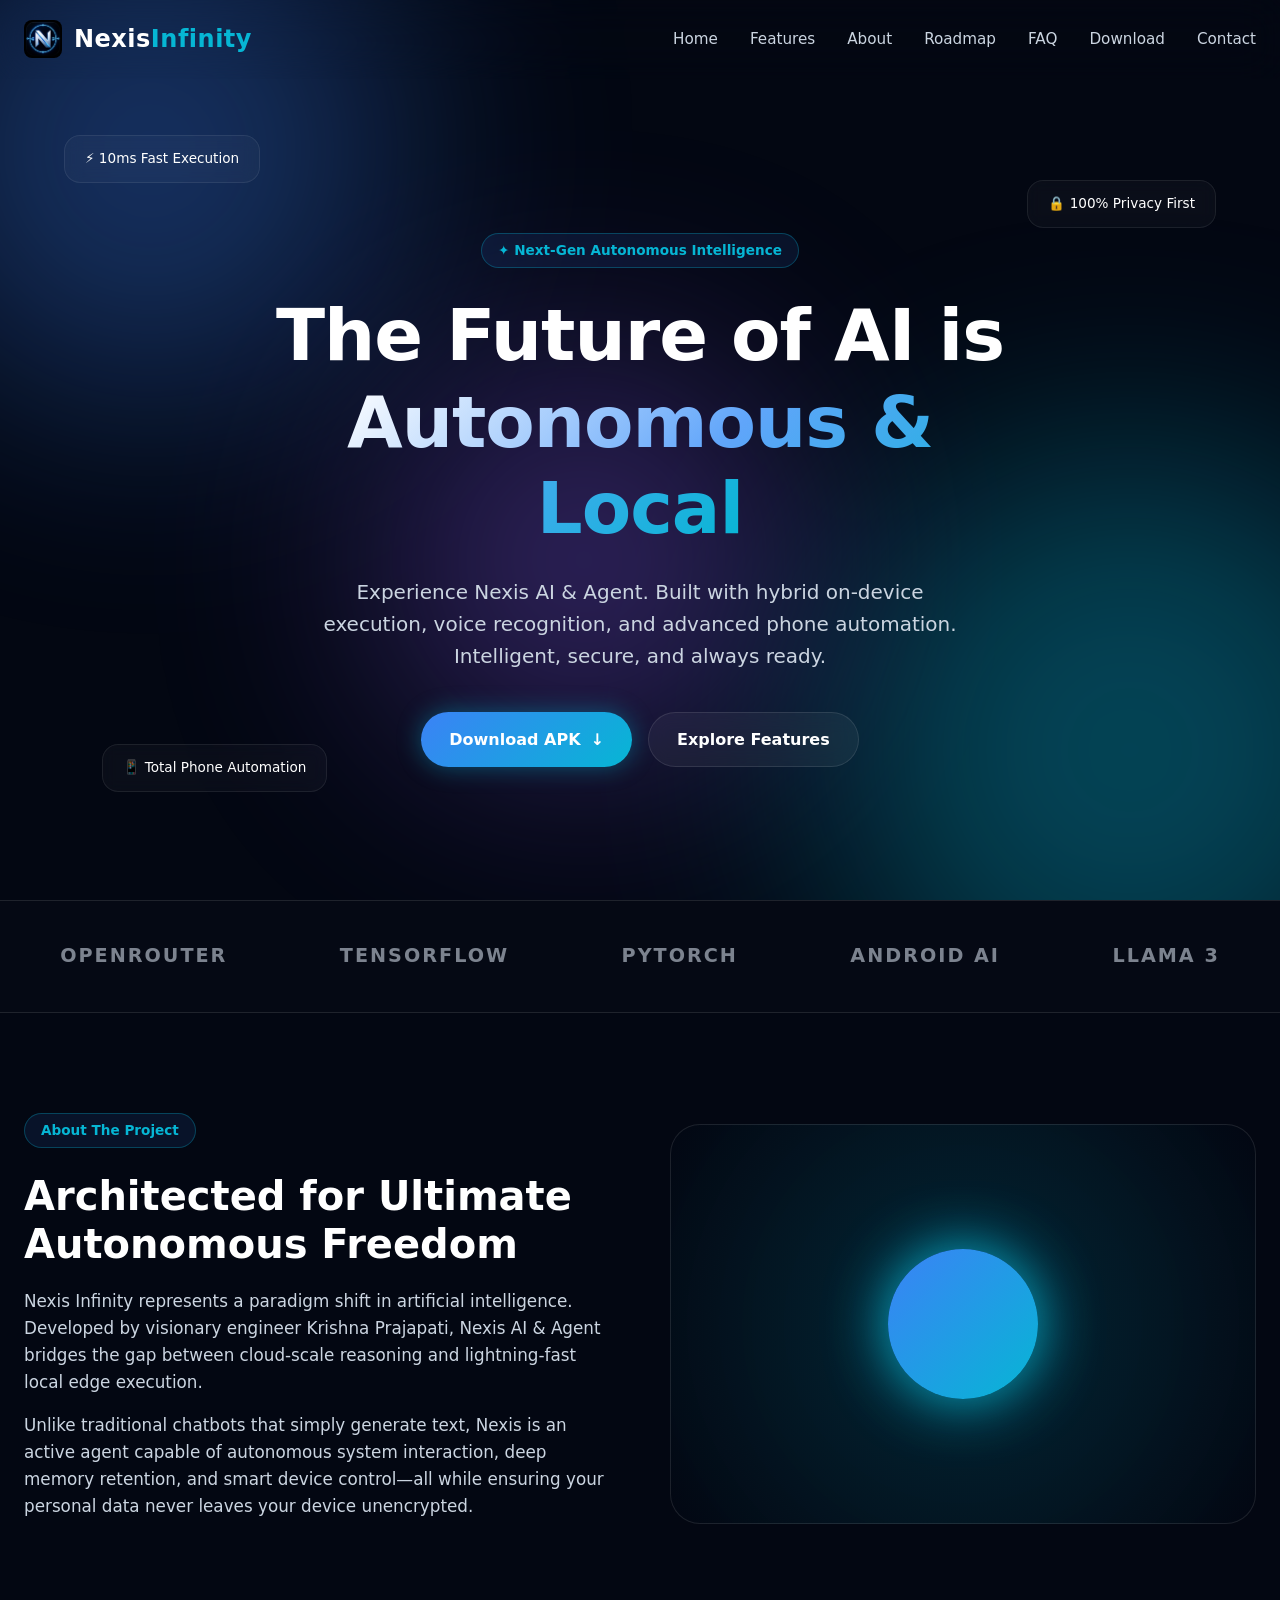
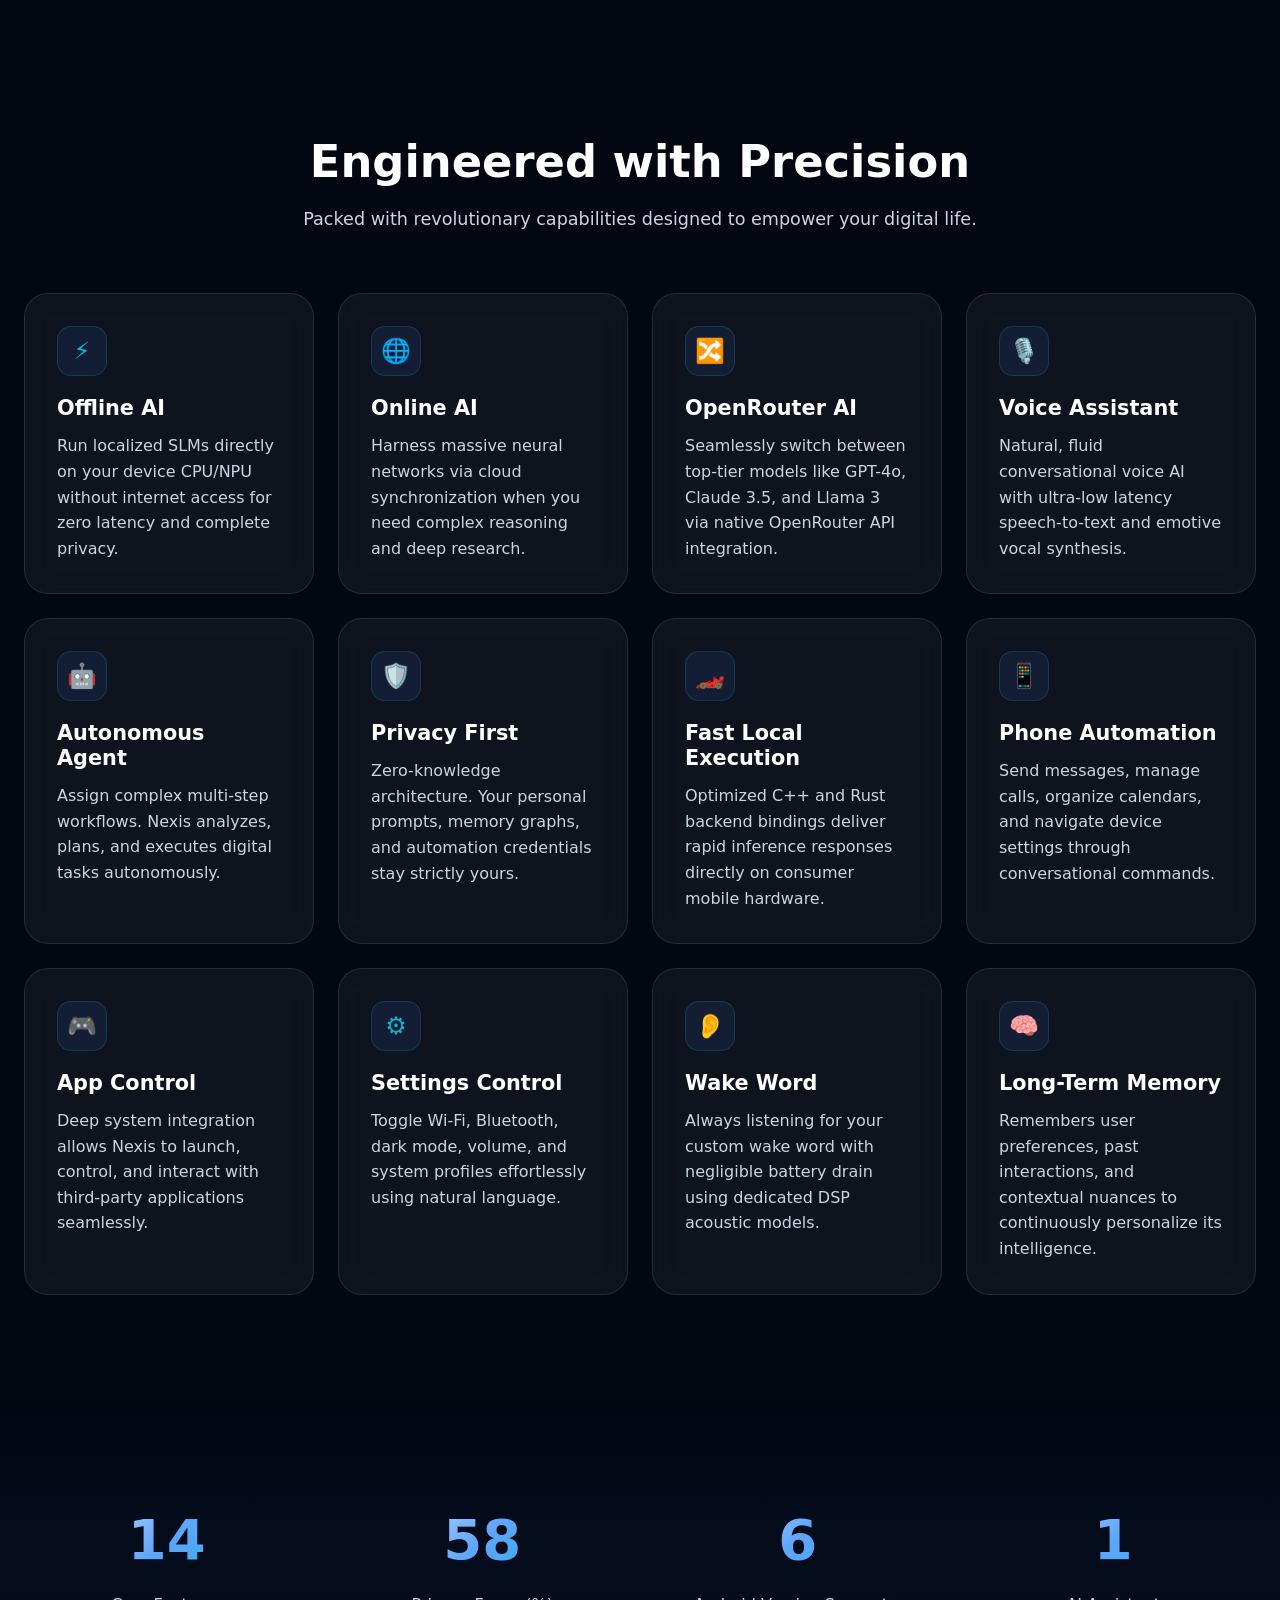
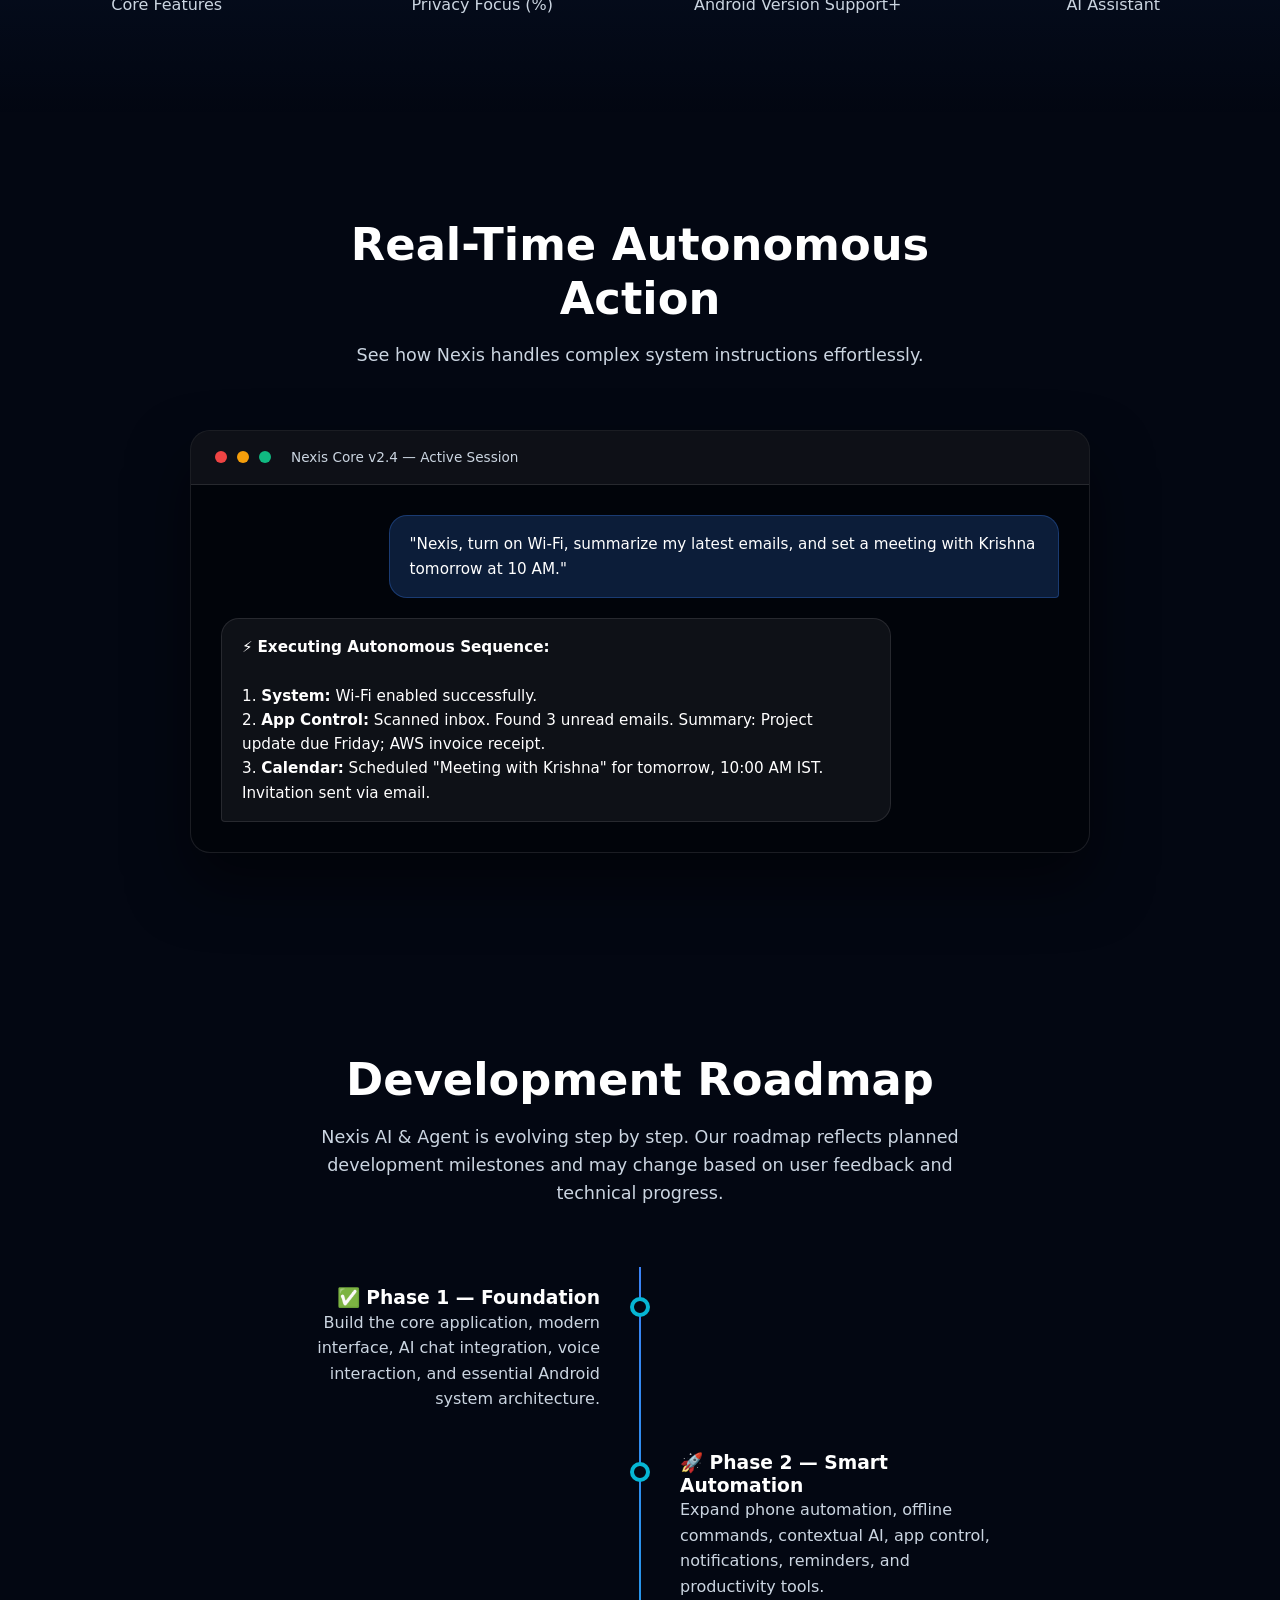
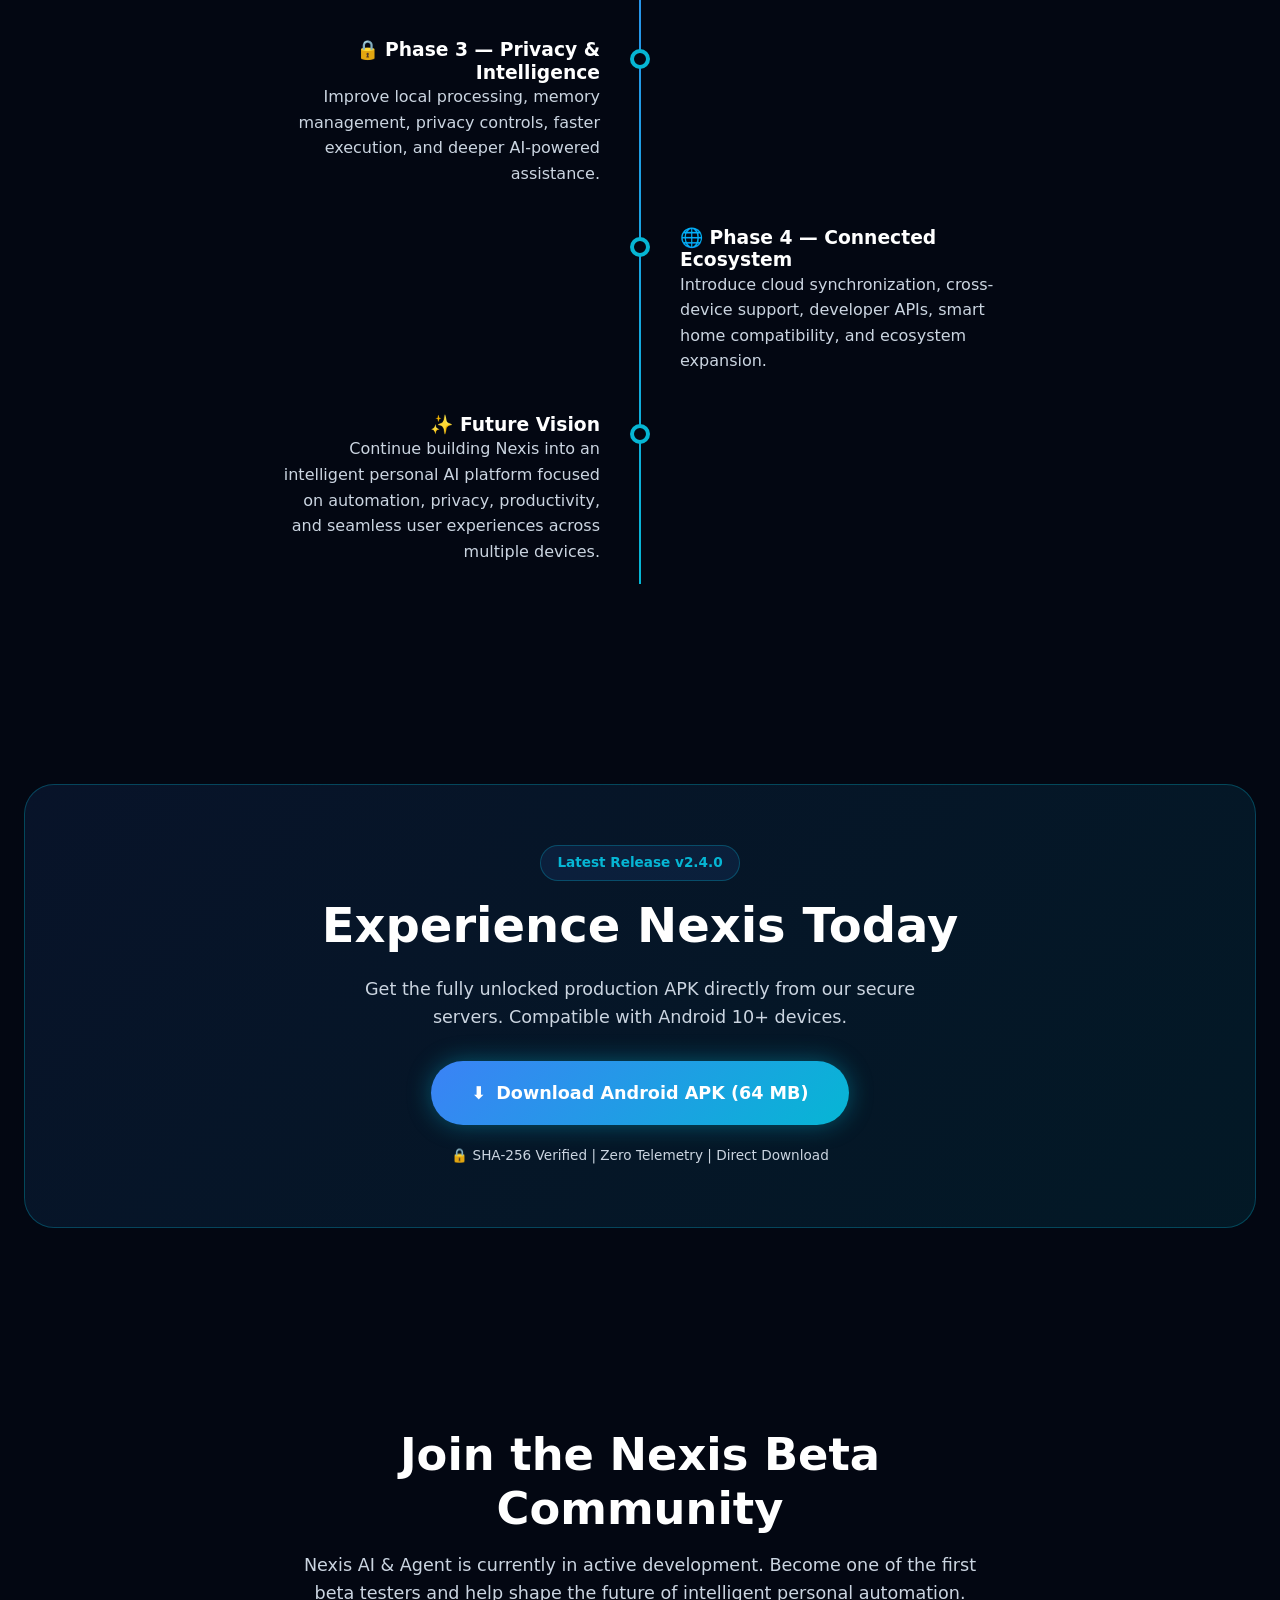
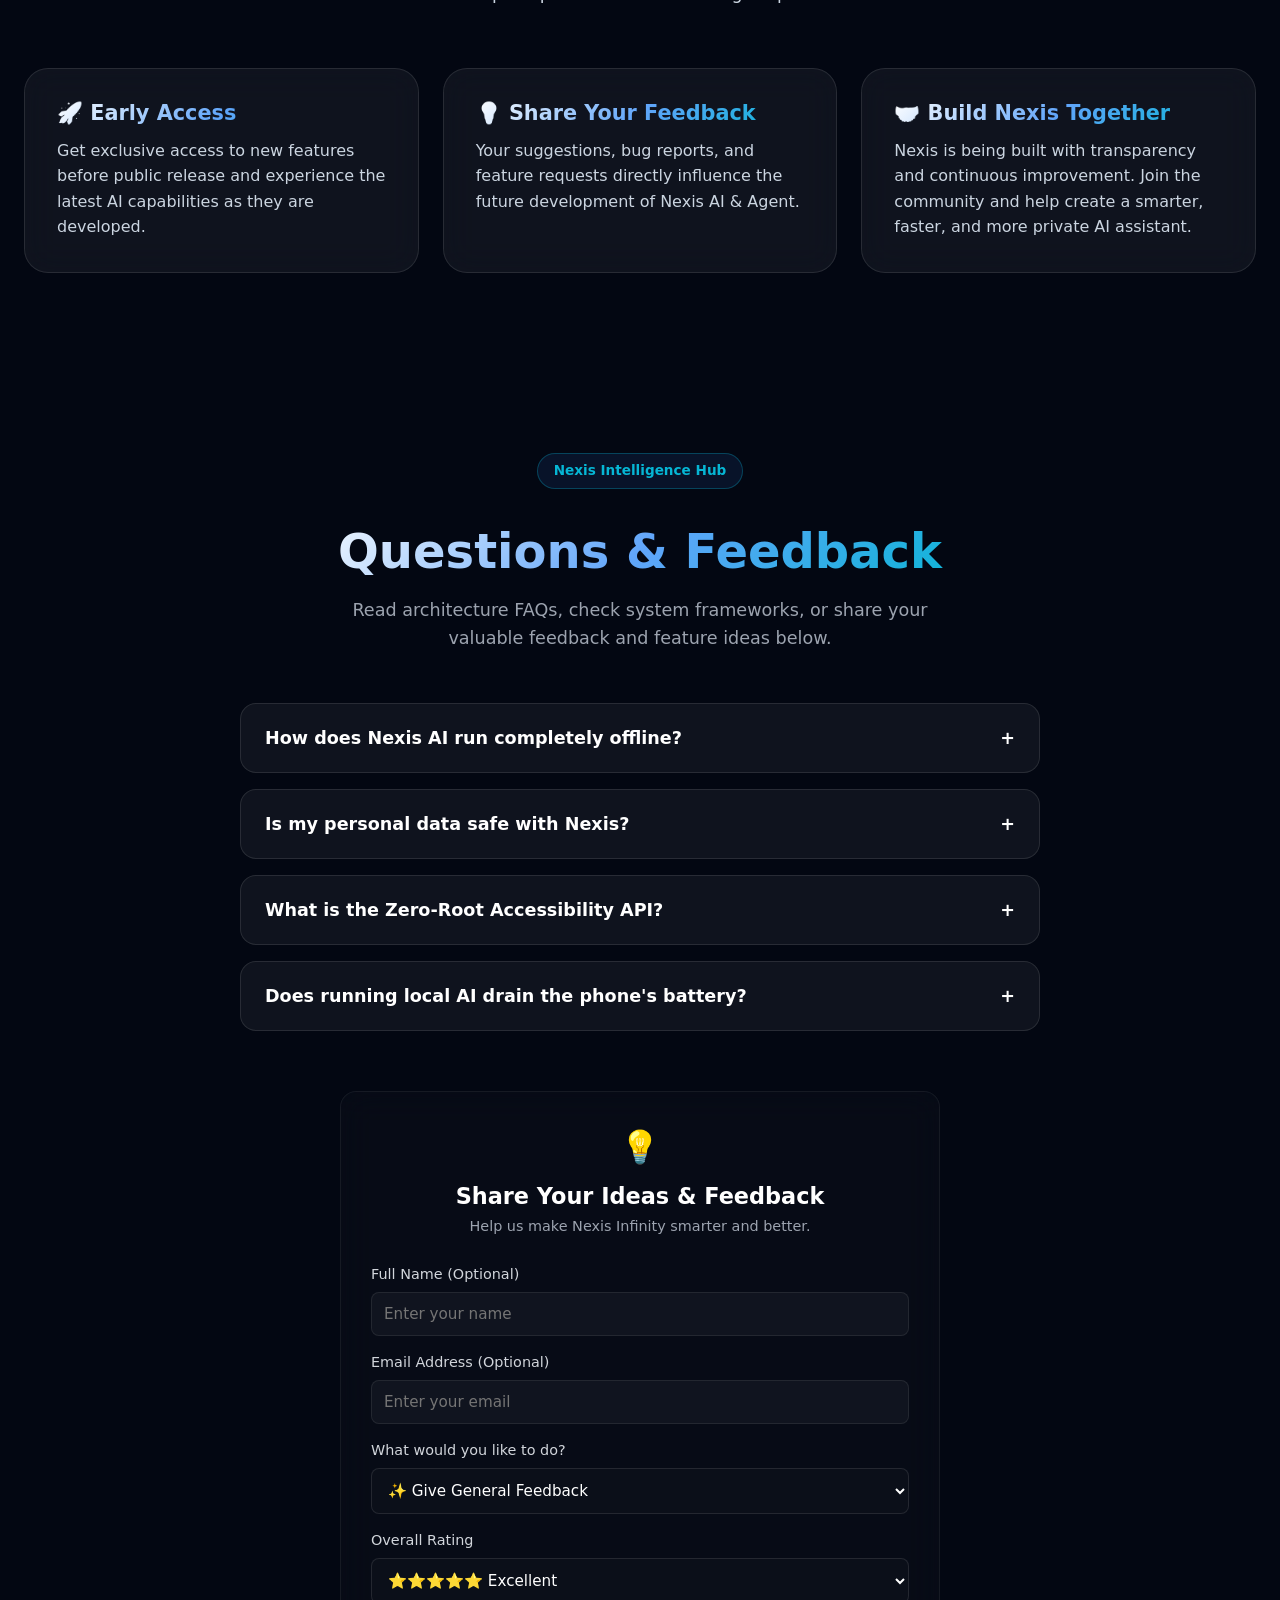
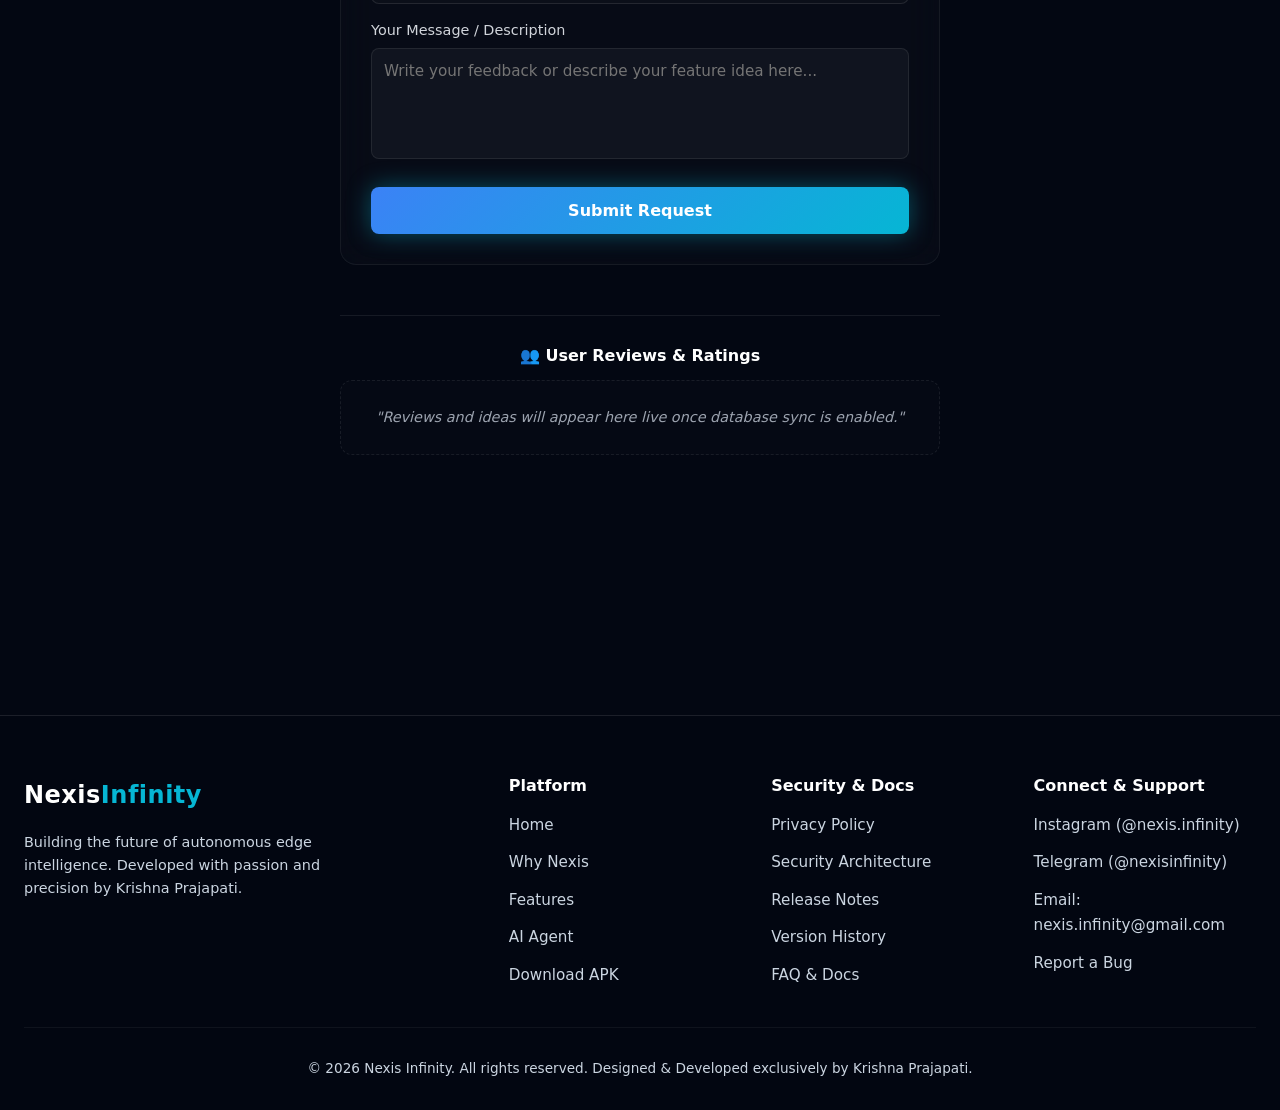
==== index.html @ a8c76156 "update" ====
<!DOCTYPE html>
<html lang="en">
<head>
    <meta charset="UTF-8">
    <meta name="viewport" content="width=device-width, initial-scale=1.0">
    <title>Nexis Infinity — Next-Gen Autonomous AI & Voice Agent</title>

    <meta http-equiv="Content-Security-Policy" content="default-src 'self' https: 'unsafe-inline' 'unsafe-eval'; img-src 'self' data: https:; font-src 'self' https: data:;">
    <meta http-equiv="X-Frame-Options" content="DENY">
    <meta http-equiv="X-Content-Type-Options" content="nosniff">
    <meta name="referrer" content="strict-origin-when-cross-origin">

    <meta name="description" content="Experience Nexis AI & Agent by Nexis Infinity. Fast local execution, offline capabilities, autonomous device automation, and privacy-first intelligence developed by Krishna Prajapati.">
    <meta name="keywords" content="Nexis Infinity, Nexis AI, Krishna Prajapati, Autonomous AI Agent, Offline AI, Voice Assistant, Phone Automation, OpenRouter">
    <meta name="author" content="Krishna Prajapati">
    <link rel="canonical" href="https://nexisinfinity.com">
    <link rel="icon" type="image/png" href="logo.png">

    <meta property="og:type" content="website">
    <meta property="og:url" content="https://nexisinfinity.com/">
    <meta property="og:title" content="Nexis Infinity — Next-Gen Autonomous AI & Agent">
    <meta property="og:description" content="Privacy-first autonomous AI agent with offline execution, phone automation, and intelligent voice capabilities.">
    <meta property="og:image" content="logo.png">

    <meta property="twitter:card" content="summary_large_image">
    <meta property="twitter:url" content="https://nexisinfinity.com/">
    <meta property="twitter:title" content="Nexis Infinity — Next-Gen Autonomous AI & Agent">
    <meta property="twitter:description" content="Privacy-first autonomous AI agent with offline execution, phone automation, and intelligent voice capabilities.">
    <meta property="twitter:image" content="logo.png">

    <script type="application/ld+json">
    {
      "@context": "https://schema.org",
      "@type": "SoftwareApplication",
      "name": "Nexis AI & Agent",
      "operatingSystem": "Android, Cloud",
      "applicationCategory": "BusinessApplication",
      "author": {
        "@type": "Person",
        "name": "Krishna Prajapati"
      },
      "publisher": {
        "@type": "Organization",
        "name": "Nexis Infinity"
      },
      "offers": {
        "@type": "Offer",
        "price": "0",
        "priceCurrency": "USD"
      }
    }
    </script>

    <link rel="stylesheet" href="assets/css/style.css">
    <link rel="manifest" href="manifest.json">
    <script type="module" src="firebase/feedback.js"></script>
</head>

<body>

    <div id="loader">
        <div class="loader-spinner"></div>
        <div class="loader-text">NEXIS INFINITY</div>
    </div>

    <div class="aurora-bg">
        <div class="aurora-blob blob-1"></div>
        <div class="aurora-blob blob-2"></div>
        <div class="aurora-blob blob-3"></div>
    </div>

       <header class="navbar" id="navbar">
        <div class="container nav-container">
            <a href="index.html" class="logo">
                <img src="assets/images/logo.png" alt="Nexis Infinity Logo" onerror="this.style.display='none'">
                <span>Nexis<span style="color: var(--accent);">Infinity</span></span>
            </a>
            
            <ul class="nav-links" id="navLinks">
                <li><a href="index.html" class="nav-link">Home</a></li>
                <li><a href="pages/features.html" class="nav-link">Features</a></li>
                <li><a href="index.html#about" class="nav-link">About</a></li>
                <li><a href="pages/roadmap.html" class="nav-link">Roadmap</a></li>
                <li><a href="pages/faq.html" class="nav-link">FAQ</a></li>
                <li><a href="pages/download.html" class="nav-link">Download</a></li>
                <li><a href="pages/contact.html" class="nav-link">Contact</a></li>
            </ul>
            
            <button class="mobile-toggle" id="mobileToggle" aria-label="Toggle Navigation">☰</button>
        </div>
    </header>

            </ul>
            <button class="mobile-toggle" id="mobileToggle" aria-label="Toggle navigation">☰</button>
        </div>
    </header>

    <section id="hero">
        <div class="floating-elements">
            <div class="float-card" style="top: 15%; left: 5%;">⚡ 10ms Fast Execution</div>
            <div class="float-card" style="top: 20%; right: 5%; animation-delay: -2s;">🔒 100% Privacy First</div>
            <div class="float-card" style="bottom: 12%; left: 8%; animation-delay: -4s;">📱 Total Phone Automation</div>
        </div>
        <div class="container hero-content reveal">
            <div class="badge">✦ Next-Gen Autonomous Intelligence</div>
            <h1>The Future of AI is <span class="gradient-text">Autonomous & Local</span></h1>
            <p>Experience Nexis AI & Agent. Built with hybrid on-device execution, voice recognition, and advanced phone automation. Intelligent, secure, and always ready.</p>
            <div class="hero-btns">
                <a href="#download" class="btn btn-primary">Download APK <span>↓</span></a>
                <a href="#showcase" class="btn btn-secondary">Explore Features</a>
            </div>
        </div>
    </section>

    <section id="trusted">
        <div class="container">
            <div class="trusted-grid">
                <div class="trusted-item">OPENROUTER</div>
                <div class="trusted-item">TENSORFLOW</div>
                <div class="trusted-item">PYTORCH</div>
                <div class="trusted-item">ANDROID AI</div>
                <div class="trusted-item">LLAMA 3</div>
            </div>
        </div>
    </section>

    <section id="about" class="section-padding">
        <div class="container about-grid reveal">
            <div class="about-text">
                <div class="badge">About The Project</div>
                <h2>Architected for Ultimate Autonomous Freedom</h2>
                <p>Nexis Infinity represents a paradigm shift in artificial intelligence. Developed by visionary engineer Krishna Prajapati, Nexis AI & Agent bridges the gap between cloud-scale reasoning and lightning-fast local edge execution.</p>
                <p>Unlike traditional chatbots that simply generate text, Nexis is an active agent capable of autonomous system interaction, deep memory retention, and smart device control—all while ensuring your personal data never leaves your device unencrypted.</p>
            </div>
            <div class="about-visual">
                <div class="core-sphere"></div>
            </div>
        </div>
    </section>

    <section id="features" class="section-padding">
        <div class="container">
            <div class="section-header reveal">
                <h2>Engineered with Precision</h2>
                <p>Packed with revolutionary capabilities designed to empower your digital life.</p>
            </div>
            <div class="features-grid">
                <div class="glass-card reveal">
                    <div class="feature-icon">⚡</div>
                    <h3>Offline AI</h3>
                    <p>Run localized SLMs directly on your device CPU/NPU without internet access for zero latency and complete privacy.</p>
                </div>
                <div class="glass-card reveal">
                    <div class="feature-icon">🌐</div>
                    <h3>Online AI</h3>
                    <p>Harness massive neural networks via cloud synchronization when you need complex reasoning and deep research.</p>
                </div>
                <div class="glass-card reveal">
                    <div class="feature-icon">🔀</div>
                    <h3>OpenRouter AI</h3>
                    <p>Seamlessly switch between top-tier models like GPT-4o, Claude 3.5, and Llama 3 via native OpenRouter API integration.</p>
                </div>
                <div class="glass-card reveal">
                    <div class="feature-icon">🎙️</div>
                    <h3>Voice Assistant</h3>
                    <p>Natural, fluid conversational voice AI with ultra-low latency speech-to-text and emotive vocal synthesis.</p>
                </div>
                <div class="glass-card reveal">
                    <div class="feature-icon">🤖</div>
                    <h3>Autonomous Agent</h3>
                    <p>Assign complex multi-step workflows. Nexis analyzes, plans, and executes digital tasks autonomously.</p>
                </div>
                <div class="glass-card reveal">
                    <div class="feature-icon">🛡️</div>
                    <h3>Privacy First</h3>
                    <p>Zero-knowledge architecture. Your personal prompts, memory graphs, and automation credentials stay strictly yours.</p>
                </div>
                <div class="glass-card reveal">
                    <div class="feature-icon">🏎️</div>
                    <h3>Fast Local Execution</h3>
                    <p>Optimized C++ and Rust backend bindings deliver rapid inference responses directly on consumer mobile hardware.</p>
                </div>
                <div class="glass-card reveal">
                    <div class="feature-icon">📱</div>
                    <h3>Phone Automation</h3>
                    <p>Send messages, manage calls, organize calendars, and navigate device settings through conversational commands.</p>
                </div>
                <div class="glass-card reveal">
                    <div class="feature-icon">🎮</div>
                    <h3>App Control</h3>
                    <p>Deep system integration allows Nexis to launch, control, and interact with third-party applications seamlessly.</p>
                </div>
                <div class="glass-card reveal">
                    <div class="feature-icon">⚙️</div>
                    <h3>Settings Control</h3>
                    <p>Toggle Wi-Fi, Bluetooth, dark mode, volume, and system profiles effortlessly using natural language.</p>
                </div>
                <div class="glass-card reveal">
                    <div class="feature-icon">👂</div>
                    <h3>Wake Word</h3>
                    <p>Always listening for your custom wake word with negligible battery drain using dedicated DSP acoustic models.</p>
                </div>
                <div class="glass-card reveal">
                    <div class="feature-icon">🧠</div>
                    <h3>Long-Term Memory</h3>
                    <p>Remembers user preferences, past interactions, and contextual nuances to continuously personalize its intelligence.</p>
                </div>
            </div>
        </div>
    </section>

    <section id="stats" class="section-padding">
    <div class="container stats-grid reveal">

        <div class="stat-card">
            <div class="stat-num gradient-text" data-target="24">0</div>
            <p>Core Features</p>
        </div>

        <div class="stat-card">
            <div class="stat-num gradient-text" data-target="100">0</div>
            <p>Privacy Focus (%)</p>
        </div>

        <div class="stat-card">
            <div class="stat-num gradient-text" data-target="10">0</div>
            <p>Android Version Support+</p>
        </div>

        <div class="stat-card">
            <div class="stat-num gradient-text" data-target="1">0</div>
            <p>AI Assistant</p>
        </div>

    </div>
</section>

    <section id="showcase" class="section-padding">
        <div class="container">
            <div class="section-header reveal">
                <h2>Real-Time Autonomous Action</h2>
                <p>See how Nexis handles complex system instructions effortlessly.</p>
            </div>
            <div class="showcase-box reveal">
                <div class="showcase-header">
                    <span class="dot dot-red"></span>
                    <span class="dot dot-yellow"></span>
                    <span class="dot dot-green"></span>
                    <span style="margin-left: 10px; font-size: 0.85rem; color: var(--text-sec);">Nexis Core v2.4 — Active Session</span>
                </div>
                <div class="showcase-body">
                    <div class="chat-msg user-msg">"Nexis, turn on Wi-Fi, summarize my latest emails, and set a meeting with Krishna tomorrow at 10 AM."</div>
                    <div class="chat-msg ai-msg">
                        ⚡ <strong>Executing Autonomous Sequence:</strong><br><br>
                        1. <strong>System:</strong> Wi-Fi enabled successfully.<br>
                        2. <strong>App Control:</strong> Scanned inbox. Found 3 unread emails. Summary: Project update due Friday; AWS invoice receipt.<br>
                        3. <strong>Calendar:</strong> Scheduled "Meeting with Krishna" for tomorrow, 10:00 AM IST. Invitation sent via email.
                    </div>
                </div>
            </div>
        </div>
    </section>

    

    <section id="roadmap" class="section-padding">
    <div class="container">

        <div class="section-header reveal">
            <h2>Development Roadmap</h2>
            <p>
                Nexis AI & Agent is evolving step by step. Our roadmap reflects planned development milestones and may change based on user feedback and technical progress.
            </p>
        </div>

        <div class="timeline reveal">

            <div class="timeline-item">
                <div class="timeline-dot"></div>

                <h3>✅ Phase 1 — Foundation</h3>

                <p>
                    Build the core application, modern interface, AI chat integration,
                    voice interaction, and essential Android system architecture.
                </p>
            </div>

            <div class="timeline-item">
                <div class="timeline-dot"></div>

                <h3>🚀 Phase 2 — Smart Automation</h3>

                <p>
                    Expand phone automation, offline commands, contextual AI,
                    app control, notifications, reminders, and productivity tools.
                </p>
            </div>

            <div class="timeline-item">
                <div class="timeline-dot"></div>

                <h3>🔒 Phase 3 — Privacy & Intelligence</h3>

                <p>
                    Improve local processing, memory management, privacy controls,
                    faster execution, and deeper AI-powered assistance.
                </p>
            </div>

            <div class="timeline-item">
                <div class="timeline-dot"></div>

                <h3>🌐 Phase 4 — Connected Ecosystem</h3>

                <p>
                    Introduce cloud synchronization, cross-device support,
                    developer APIs, smart home compatibility, and ecosystem expansion.
                </p>
            </div>

            <div class="timeline-item">
                <div class="timeline-dot"></div>

                <h3>✨ Future Vision</h3>

                <p>
                    Continue building Nexis into an intelligent personal AI platform
                    focused on automation, privacy, productivity, and seamless user experiences
                    across multiple devices.
                </p>
            </div>

        </div>

    </div>
</section>

    <section id="download" class="section-padding">
    <div class="container reveal">
        <div class="download-box">
            <div class="badge" style="margin-bottom: 16px;">Latest Release v2.4.0</div>
            <h2 style="font-size: 3rem; margin-bottom: 20px;">Experience Nexis Today</h2>
            <p style="max-width: 600px; margin: 0 auto 30px auto; font-size: 1.1rem;">Get the fully unlocked production APK directly from our secure servers. Compatible with Android 10+ devices.</p>
            
            <a href="pages/download.html" class="btn btn-primary" style="padding: 18px 40px; font-size: 1.1rem;">
                <span>⬇</span> Download Android APK (64 MB)
            </a>
            
            <div style="margin-top: 20px; font-size: 0.85rem; color: var(--text-sec);">
                🔒 SHA-256 Verified | Zero Telemetry | Direct Download
            </div>
        </div>
    </div>
</section>


    <section id="testimonials" class="section-padding">
    <div class="container">
        <div class="section-header reveal">
            <h2>Join the Nexis Beta Community</h2>
            <p>Nexis AI & Agent is currently in active development. Become one of the first beta testers and help shape the future of intelligent personal automation.</p>
        </div>

        <div class="testimonials-grid">

            <div class="glass-card reveal">
                <h3 class="gradient-text">🚀 Early Access</h3>
                <p>
                    Get exclusive access to new features before public release and experience the latest AI capabilities as they are developed.
                </p>
            </div>

            <div class="glass-card reveal">
                <h3 class="gradient-text">💡 Share Your Feedback</h3>
                <p>
                    Your suggestions, bug reports, and feature requests directly influence the future development of Nexis AI & Agent.
                </p>
            </div>

            <div class="glass-card reveal">
                <h3 class="gradient-text">🤝 Build Nexis Together</h3>
                <p>
                    Nexis is being built with transparency and continuous improvement. Join the community and help create a smarter, faster, and more private AI assistant.
                </p>
            </div>

        </div>
    </div>
</section>

    <section id="faq-and-feedback" class="section-padding" style="padding: 80px 0;">
    <div class="container">
        
        <div class="section-header reveal" style="text-align: center; margin-bottom: 50px;">
            <div class="badge">Nexis Intelligence Hub</div>
            <h2 class="gradient-text" style="font-size: 3rem; margin: 10px 0 16px 0;">Questions & Feedback</h2>
            <p style="font-size: 1.1rem; max-width: 600px; margin: 0 auto; color: #9CA3AF;">Read architecture FAQs, check system frameworks, or share your valuable feedback and feature ideas below.</p>
        </div>

        <div class="faq-section-container">
            
            <div class="faq-list" style="margin-bottom: 60px;">
                <div class="faq-item">
                    <div class="faq-question">
                        <span>How does Nexis AI run completely offline?</span>
                        <span class="faq-toggle">+</span>
                    </div>
                    <div class="faq-answer">
                        <p>Nexis Infinity uses highly optimized, quantized small language models (like Llama-3-Small or Phi-3) that fit inside your phone's storage and execute directly using the mobile device's Neural Processing Unit (NPU).</p>
                    </div>
                </div>

                <div class="faq-item">
                    <div class="faq-question">
                        <span>Is my personal data safe with Nexis?</span>
                        <span class="faq-toggle">+</span>
                    </div>
                    <div class="faq-answer">
                        <p>Yes, 100%. Nexis is designed with a Privacy-First core. All text processing, voice recognition, and device automation tasks occur locally inside an isolated vault on your device, ensuring zero data transmission to cloud servers.</p>
                    </div>
                </div>

                <div class="faq-item">
                    <div class="faq-question">
                        <span>What is the Zero-Root Accessibility API?</span>
                        <span class="faq-toggle">+</span>
                    </div>
                    <div class="faq-answer">
                        <p>Unlike old-school root automation scripts, Nexis interacts with your phone via standard, official Android Accessibility permissions. This allows the AI agent to perform safe navigation, system toggles, and clicks without compromising device security.</p>
                    </div>
                </div>

                <div class="faq-item">
                    <div class="faq-question">
                        <span>Does running local AI drain the phone's battery?</span>
                        <span class="faq-toggle">+</span>
                    </div>
                    <div class="faq-answer">
                        <p>Nexis is highly optimized for modern smartphone chipsets. By leveraging dedicated low-power NPUs instead of heavy CPU processing, battery consumption is minimized to a level similar to running a standard offline mobile game.</p>
                    </div>
                </div>
            </div>

            <div class="feedback-section" style="background: rgba(255, 255, 255, 0.02); border: 1px solid rgba(255, 255, 255, 0.06); padding: 30px; border-radius: 16px; backdrop-filter: blur(16px); max-width: 600px; margin: 0 auto;">
                <div style="text-align: center; margin-bottom: 25px;">
                    <span style="font-size: 2rem;">💡</span>
                    <h3 style="color: #fff; margin: 10px 0 5px 0; font-size: 1.4rem;">Share Your Ideas & Feedback</h3>
                    <p style="color: #9CA3AF; font-size: 0.9rem; margin: 0;">Help us make Nexis Infinity smarter and better.</p>
                </div>

                <form id="nexis-hub-form" onsubmit="window.handleHubSubmit(event)">
                    <div style="margin-bottom: 15px;">
                        <label style="color: #D1D5DB; display: block; margin-bottom: 6px; font-size: 0.9rem;">Full Name (Optional)</label>
                        <input type="text" placeholder="Enter your name" style="width: 100%; padding: 12px; background: rgba(255, 255, 255, 0.04); border: 1px solid rgba(255, 255, 255, 0.08); border-radius: 8px; color: #fff; font-size: 0.95rem;">
                    </div>

                    <div style="margin-bottom: 15px;">
                        <label style="color: #D1D5DB; display: block; margin-bottom: 6px; font-size: 0.9rem;">Email Address (Optional)</label>
                        <input type="email" placeholder="Enter your email" style="width: 100%; padding: 12px; background: rgba(255, 255, 255, 0.04); border: 1px solid rgba(255, 255, 255, 0.08); border-radius: 8px; color: #fff; font-size: 0.95rem;">
                    </div>

                    <div style="margin-bottom: 15px;">
                        <label style="color: #D1D5DB; display: block; margin-bottom: 6px; font-size: 0.9rem;">What would you like to do?</label>
                        <select class="nexis-dropdown">
                            <option value="feedback">✨ Give General Feedback</option>
                            <option value="feature">🚀 Request a New Feature</option>
                            <option value="bug">🐛 Report a Bug / Issue</option>
                        </select>
                    </div>

                    <div style="margin-bottom: 15px;">
                        <label style="color: #D1D5DB; display: block; margin-bottom: 6px; font-size: 0.9rem;">Overall Rating</label>
                        <select class="nexis-dropdown">
                            <option value="5">⭐⭐⭐⭐⭐ Excellent</option>
                            <option value="4">⭐⭐⭐⭐ Very Good</option>
                            <option value="3">⭐⭐⭐ Good</option>
                            <option value="2">⭐⭐ Fair</option>
                            <option value="1">⭐ Poor</option>
                        </select>
                    </div>

                    <div style="margin-bottom: 20px;">
                        <label style="color: #D1D5DB; display: block; margin-bottom: 6px; font-size: 0.9rem;">Your Message / Description</label>
                        <textarea placeholder="Write your feedback or describe your feature idea here..." rows="4" style="width: 100%; padding: 12px; background: rgba(255, 255, 255, 0.04); border: 1px solid rgba(255, 255, 255, 0.08); border-radius: 8px; color: #fff; font-size: 0.95rem; resize: none; line-height: 1.4;"></textarea>
                    </div>

                    <button type="submit" class="btn btn-primary" style="width: 100%; padding: 14px; font-weight: 600; font-size: 1rem; border-radius: 8px; border: none; cursor: pointer;">Submit Request</button>
                </form>
            </div>

            <div id="live-reviews-box" style="margin-top: 50px; text-align: center; border-top: 1px solid rgba(255,255,255,0.08); padding-top: 30px; max-width: 600px; margin-left: auto; margin-right: auto;">
                <h4 style="color: #fff; margin-bottom: 15px;">👥 User Reviews & Ratings</h4>
                <div style="background: rgba(255,255,255,0.01); border: 1px dashed rgba(255,255,255,0.08); padding: 25px; border-radius: 12px; color: #9CA3AF; font-size: 0.9rem; font-style: italic;">
                    "Reviews and ideas will appear here live once database sync is enabled."
                </div>
            </div>

        </div>
    </div>
</section>

<script>
    document.addEventListener("DOMContentLoaded", () => {
        document.querySelectorAll('.faq-question').forEach(item => {
            item.addEventListener('click', () => {
                const parent = item.parentElement;
                parent.classList.toggle('active');
            });
        });
    });
</script>


    <footer aria-label="Site Footer">
        <div class="container">
            <div class="footer-grid">
                <div>
                    <a href="#hero" class="logo" style="margin-bottom: 16px; display: inline-flex;" aria-label="Nexis Infinity Home">
                        <img src="logo.png" alt="Nexis Infinity Logo" onerror="this.style.display='none'">
                        <span>Nexis<span style="color: var(--accent);">Infinity</span></span>
                    </a>
                    <p style="max-width: 320px; font-size: 0.9rem;">Building the future of autonomous edge intelligence. Developed with passion and precision by Krishna Prajapati.</p>
                </div>
                <div>
                    <h4 style="margin-bottom: 16px;">Platform</h4>
                    <ul class="footer-links">
                        <li><a href="#hero">Home</a></li>
                        <li><a href="#why-nexis">Why Nexis</a></li>
                        <li><a href="#features">Features</a></li>
                        <li><a href="#agent">AI Agent</a></li>
                        <li><a href="#download">Download APK</a></li>
                    </ul>
                </div>
                <div>
                    <h4 style="margin-bottom: 16px;">Security & Docs</h4>
                    <ul class="footer-links">
                        <li><a href="#privacy-security">Privacy Policy</a></li>
                        <li><a href="#privacy-security">Security Architecture</a></li>
                        <li><a href="#changelog">Release Notes</a></li>
                        <li><a href="#changelog">Version History</a></li>
                        <li><a href="#faq">FAQ & Docs</a></li>
                    </ul>
                </div>
                <div>
                    <h4 style="margin-bottom: 16px;">Connect & Support</h4>
                    <ul class="footer-links">
                        <li><a href="https://instagram.com/nexis.infinity" target="_blank" rel="noopener noreferrer">Instagram (@nexis.infinity)</a></li>
                        <li><a href="https://t.me/nexisinfinity" target="_blank" rel="noopener noreferrer">Telegram (@nexisinfinity)</a></li>
                        <li><a href="mailto:nexis.infinity@gmail.com">Email: nexis.infinity@gmail.com</a></li>
                        <li><a href="#feedback">Report a Bug</a></li>
                    </ul>
                </div>
            </div>
            <div class="footer-bottom">
                &copy; 2026 Nexis Infinity. All rights reserved. Designed & Developed exclusively by Krishna Prajapati.
            </div>
        </div>
    </footer>

    <script src="assets/js/main.js"></script>
    <script type="module" src="firebase/feedback.js"></script>
    <script>
    window.addEventListener('load', function() {
        const loader = document.getElementById('loader');
        if (loader) {
            loader.style.opacity = '0';
            setTimeout(() => {
                loader.style.display = 'none';
            }, 500);
        }
    });

    // अगर इंटरनेट या किसी एरर से लोड होने में टाइम लगे, तो भी 2 सेकंड बाद जबरदस्ती हटा देगा
    setTimeout(function() {
        const loader = document.getElementById('loader');
        if (loader && loader.style.display !== 'none') {
            loader.style.opacity = '0';
            setTimeout(() => {
                loader.style.display = 'none';
            }, 500);
        }
    }, 2000);
</script>
    <script>
    // FAQ ओपन और क्लोज करने का पक्का कोड
    document.addEventListener("DOMContentLoaded", function() {
        const faqQuestions = document.querySelectorAll('.faq-question');
        
        faqQuestions.forEach(function(question) {
            question.addEventListener('click', function() {
                // जिस प्रश्न पर क्लिक हुआ है, उसके पूरे बॉक्स (parent) को पकड़ना
                const parentItem = this.parentElement;
                
                // active क्लास को लगाना और हटाना (Toggle)
                parentItem.classList.toggle('active');
            });
        });
    });
</script>


</body>
</html>
---- assets/css/style.css ----
:root {
            --bg-color: #030712;
            --card-bg: rgba(255, 255, 255, 0.05);
            --card-border: rgba(255, 255, 255, 0.1);
            --card-hover: rgba(255, 255, 255, 0.08);
            --primary: #3B82F6;
            --accent: #06B6D4;
            --glow: #60A5FA;
            --text-main: #FFFFFF;
            --text-sec: #CBD5E1;
            --font: system-ui, -apple-system, BlinkMacSystemFont, 'Segoe UI', Roboto, Oxygen, Ubuntu, Cantarell, sans-serif;
        }

        * {
            margin: 0;
            padding: 0;
            box-sizing: border-box;
            font-family: var(--font);
            scroll-behavior: smooth;
        }

        body {
            background-color: var(--bg-color);
            color: var(--text-main);
            overflow-x: hidden;
            line-height: 1.6;
        }

        /* Loading Screen */
        #loader {
            position: fixed;
            inset: 0;
            background: var(--bg-color);
            z-index: 9999;
            display: flex;
            flex-direction: column;
            justify-content: center;
            align-items: center;
            transition: opacity 0.6s ease, visibility 0.6s ease;
        }
        .loader-spinner {
            width: 70px;
            height: 70px;
            border: 4px solid rgba(59, 130, 246, 0.2);
            border-top-color: var(--primary);
            border-right-color: var(--accent);
            border-radius: 50%;
            animation: spin 1s linear infinite;
            margin-bottom: 20px;
            box-shadow: 0 0 30px rgba(6, 182, 212, 0.4);
        }
        .loader-text {
            font-size: 1.5rem;
            font-weight: 700;
            background: linear-gradient(90deg, var(--primary), var(--accent));
            -webkit-background-clip: text;
            -webkit-text-fill-color: transparent;
            letter-spacing: 2px;
            animation: pulse 2s infinite;
        }

        /* Animated Aurora Background */
        .aurora-bg {
            position: fixed;
            top: 0;
            left: 0;
            width: 100vw;
            height: 100vh;
            z-index: -1;
            overflow: hidden;
            pointer-events: none;
        }
        .aurora-blob {
            position: absolute;
            filter: blur(120px);
            opacity: 0.35;
            border-radius: 50%;
            animation: float 20s infinite alternate ease-in-out;
        }
        .blob-1 {
            width: 500px;
            height: 500px;
            background: var(--primary);
            top: -100px;
            left: -100px;
        }
        .blob-2 {
            width: 600px;
            height: 600px;
            background: var(--accent);
            bottom: -150px;
            right: -150px;
            animation-delay: -5s;
        }
        .blob-3 {
            width: 400px;
            height: 400px;
            background: #8b5cf6;
            top: 40%;
            left: 30%;
            animation-delay: -10s;
        }

        /* Typography & Utility */
        h1, h2, h3, h4 {
            color: var(--text-main);
            font-weight: 800;
            line-height: 1.2;
        }
        p {
            color: var(--text-sec);
        }
        .gradient-text {
            background: linear-gradient(135deg, #FFFFFF 0%, var(--glow) 50%, var(--accent) 100%);
            -webkit-background-clip: text;
            -webkit-text-fill-color: transparent;
        }
        .container {
            max-width: 1280px;
            margin: 0 auto;
            padding: 0 24px;
        }
        .section-padding {
            padding: 100px 0;
        }
        .section-header {
            text-align: center;
            max-width: 700px;
            margin: 0 auto 60px auto;
        }
        .section-header h2 {
            font-size: 2.8rem;
            margin-bottom: 16px;
        }
        .section-header p {
            font-size: 1.1rem;
        }

        /* Glassmorphism Cards */
        .glass-card {
            background: var(--card-bg);
            border: 1px solid var(--card-border);
            border-radius: 24px;
            padding: 32px;
            backdrop-filter: blur(16px);
            -webkit-backdrop-filter: blur(16px);
            transition: all 0.4s cubic-bezier(0.16, 1, 0.3, 1);
            position: relative;
            overflow: hidden;
        }
        .glass-card:hover {
            background: var(--card-hover);
            border-color: rgba(6, 182, 212, 0.4);
            transform: translateY(-6px);
            box-shadow: 0 20px 40px -15px rgba(59, 130, 246, 0.2);
        }

        /* Buttons */
        .btn {
            display: inline-flex;
            align-items: center;
            justify-content: center;
            gap: 10px;
            padding: 14px 28px;
            border-radius: 50px;
            font-weight: 600;
            font-size: 1rem;
            text-decoration: none;
            transition: all 0.3s ease;
            cursor: pointer;
            border: none;
            outline: none;
        }
        .btn-primary {
            background: linear-gradient(135deg, var(--primary), var(--accent));
            color: #fff;
            box-shadow: 0 0 25px rgba(6, 182, 212, 0.4);
        }
        .btn-primary:hover {
            box-shadow: 0 0 35px rgba(6, 182, 212, 0.7);
            transform: scale(1.03);
        }
        .btn-secondary {
            background: rgba(255, 255, 255, 0.05);
            color: #fff;
            border: 1px solid var(--card-border);
            backdrop-filter: blur(10px);
        }
        .btn-secondary:hover {
            background: rgba(255, 255, 255, 0.1);
            border-color: var(--text-sec);
        }

        /* Navigation */
        .navbar {
            position: fixed;
            top: 0;
            left: 0;
            width: 100%;
            z-index: 1000;
            padding: 20px 0;
            transition: all 0.3s ease;
            backdrop-filter: blur(20px);
            border-bottom: 1px solid transparent;
        }
        .navbar.scrolled {
            padding: 14px 0;
            background: rgba(3, 7, 18, 0.85);
            border-bottom: 1px solid var(--card-border);
        }
        .nav-container {
            display: flex;
            justify-content: space-between;
            align-items: center;
        }
        .logo {
            display: flex;
            align-items: center;
            gap: 12px;
            text-decoration: none;
            color: #fff;
            font-weight: 800;
            font-size: 1.5rem;
            letter-spacing: 0.5px;
        }
        .logo img {
            height: 38px;
            width: auto;
            border-radius: 8px;
        }
        .nav-links {
            display: flex;
            gap: 32px;
            list-style: none;
        }
        .nav-links a {
            color: var(--text-sec);
            text-decoration: none;
            font-weight: 500;
            font-size: 0.95rem;
            transition: color 0.3s ease;
        }
        .nav-links a:hover {
            color: #fff;
        }
        .mobile-toggle {
            display: none;
            background: none;
            border: none;
            color: #fff;
            font-size: 1.8rem;
            cursor: pointer;
        }

        /* Hero Section */
        #hero {
            min-height: 100vh;
            display: flex;
            align-items: center;
            padding-top: 100px;
            position: relative;
        }
        .hero-content {
            text-align: center;
            max-width: 850px;
            margin: 0 auto;
            position: relative;
            z-index: 2;
        }
        .badge {
            display: inline-flex;
            align-items: center;
            gap: 8px;
            padding: 6px 16px;
            background: rgba(59, 130, 246, 0.1);
            border: 1px solid rgba(6, 182, 212, 0.3);
            border-radius: 50px;
            font-size: 0.85rem;
            color: var(--accent);
            margin-bottom: 24px;
            font-weight: 600;
        }
        .hero-content h1 {
            font-size: 4.5rem;
            letter-spacing: -1px;
            margin-bottom: 24px;
        }
        .hero-content p {
            font-size: 1.25rem;
            max-width: 650px;
            margin: 0 auto 40px auto;
        }
        .hero-btns {
            display: flex;
            justify-content: center;
            gap: 16px;
            flex-wrap: wrap;
        }
        .floating-elements {
            position: absolute;
            width: 100%;
            height: 100%;
            top: 0;
            left: 0;
            pointer-events: none;
            z-index: 1;
        }
        .float-card {
            position: absolute;
            background: rgba(255, 255, 255, 0.03);
            border: 1px solid rgba(255, 255, 255, 0.08);
            padding: 12px 20px;
            border-radius: 16px;
            backdrop-filter: blur(8px);
            font-size: 0.85rem;
            display: flex;
            align-items: center;
            gap: 10px;
            animation: float 6s infinite ease-in-out;
        }

        /* Trusted By */
        #trusted {
            border-top: 1px solid var(--card-border);
            border-bottom: 1px solid var(--card-border);
            padding: 40px 0;
            background: rgba(255, 255, 255, 0.01);
        }
        .trusted-grid {
            display: flex;
            justify-content: space-around;
            align-items: center;
            flex-wrap: wrap;
            gap: 40px;
            opacity: 0.6;
        }
        .trusted-item {
            font-size: 1.2rem;
            font-weight: 700;
            letter-spacing: 2px;
            color: var(--text-sec);
        }

        /* About Section */
        .about-grid {
            display: grid;
            grid-template-columns: 1fr 1fr;
            gap: 60px;
            align-items: center;
        }
        .about-text h2 {
            font-size: 2.5rem;
            margin-bottom: 20px;
        }
        .about-text p {
            margin-bottom: 16px;
            font-size: 1.05rem;
        }
        .about-visual {
            height: 400px;
            border-radius: 30px;
            background: radial-gradient(circle at 50% 50%, rgba(6, 182, 212, 0.2), rgba(3, 7, 18, 0.8));
            border: 1px solid var(--card-border);
            display: flex;
            justify-content: center;
            align-items: center;
            position: relative;
            overflow: hidden;
        }
        .core-sphere {
            width: 150px;
            height: 150px;
            border-radius: 50%;
            background: linear-gradient(135deg, var(--primary), var(--accent));
            box-shadow: 0 0 60px var(--accent);
            animation: pulse 4s infinite alternate;
        }

        /* Features Grid */
        .features-grid {
            display: grid;
            grid-template-columns: repeat(auto-fit, minmax(280px, 1fr));
            gap: 24px;
        }
        .feature-icon {
            width: 50px;
            height: 50px;
            border-radius: 14px;
            background: rgba(59, 130, 246, 0.1);
            display: flex;
            align-items: center;
            justify-content: center;
            font-size: 1.5rem;
            margin-bottom: 20px;
            color: var(--accent);
            border: 1px solid rgba(6, 182, 212, 0.2);
        }
        .glass-card h3 {
            font-size: 1.3rem;
            margin-bottom: 12px;
        }

        /* Statistics Counter */
        #stats {
            background: linear-gradient(180deg, transparent, rgba(59, 130, 246, 0.05), transparent);
        }
        .stats-grid {
            display: grid;
            grid-template-columns: repeat(auto-fit, minmax(200px, 1fr));
            gap: 30px;
            text-align: center;
        }
        .stat-num {
            font-size: 3.5rem;
            font-weight: 800;
            margin-bottom: 8px;
        }

        /* AI Showcase (Terminal/Chat UI) */
        .showcase-box {
            max-width: 900px;
            margin: 0 auto;
            border-radius: 20px;
            border: 1px solid var(--card-border);
            background: rgba(0, 0, 0, 0.4);
            overflow: hidden;
            box-shadow: 0 30px 60px rgba(0, 0, 0, 0.5);
        }
        .showcase-header {
            padding: 16px 24px;
            background: rgba(255, 255, 255, 0.05);
            display: flex;
            align-items: center;
            gap: 10px;
            border-bottom: 1px solid var(--card-border);
        }
        .dot {
            width: 12px;
            height: 12px;
            border-radius: 50%;
        }
        .dot-red { background: #EF4444; }
        .dot-yellow { background: #F59E0B; }
        .dot-green { background: #10B981; }
        .showcase-body {
            padding: 30px;
            min-height: 350px;
            display: flex;
            flex-direction: column;
            gap: 20px;
        }
        .chat-msg {
            max-width: 80%;
            padding: 16px 20px;
            border-radius: 18px;
            font-size: 0.95rem;
        }
        .user-msg {
            background: rgba(59, 130, 246, 0.2);
            border: 1px solid rgba(59, 130, 246, 0.3);
            align-self: flex-end;
            border-bottom-right-radius: 4px;
        }
        .ai-msg {
            background: rgba(255, 255, 255, 0.05);
            border: 1px solid var(--card-border);
            align-self: flex-start;
            border-bottom-left-radius: 4px;
        }

        /* Screenshots Slider */
        .slider-wrapper {
            position: relative;
            overflow: hidden;
            padding: 20px 0;
        }
        .slider-track {
            display: flex;
            gap: 24px;
            transition: transform 0.5s ease;
        }
        .screenshot-card {
            min-width: 280px;
            height: 560px;
            border-radius: 30px;
            background: #0f172a;
            border: 8px solid #1e293b;
            flex-shrink: 0;
            display: flex;
            flex-direction: column;
            justify-content: center;
            align-items: center;
            text-align: center;
            padding: 20px;
            position: relative;
            overflow: hidden;
        }
        .screenshot-card::before {
            content: '';
            position: absolute;
            top: 0;
            width: 40%;
            height: 20px;
            background: #1e293b;
            border-bottom-left-radius: 12px;
            border-bottom-right-radius: 12px;
        }

        /* Roadmap Timeline */
        .timeline {
            position: relative;
            max-width: 800px;
            margin: 0 auto;
        }
        .timeline::before {
            content: '';
            position: absolute;
            width: 2px;
            background: linear-gradient(180deg, var(--primary), var(--accent));
            top: 0;
            bottom: 0;
            left: 50%;
            transform: translateX(-50%);
        }
        .timeline-item {
            padding: 20px 40px;
            position: relative;
            width: 50%;
            box-sizing: border-box;
        }
        .timeline-item:nth-child(odd) { left: 0; text-align: right; }
        .timeline-item:nth-child(even) { left: 50%; text-align: left; }
        .timeline-dot {
            position: absolute;
            width: 20px;
            height: 20px;
            right: -10px;
            top: 30px;
            background: var(--bg-color);
            border: 4px solid var(--accent);
            border-radius: 50%;
            z-index: 1;
        }
        .timeline-item:nth-child(even) .timeline-dot { left: -10px; }

        /* Download APK Section */
        .download-box {
            background: linear-gradient(135deg, rgba(59, 130, 246, 0.1), rgba(6, 182, 212, 0.1));
            border: 1px solid rgba(6, 182, 212, 0.3);
            border-radius: 30px;
            padding: 60px 40px;
            text-align: center;
            position: relative;
            overflow: hidden;
        }

        /* Testimonials & Reviews */
        .testimonials-grid {
            display: grid;
            grid-template-columns: repeat(auto-fit, minmax(300px, 1fr));
            gap: 24px;
        }
        .author-box {
            display: flex;
            align-items: center;
            gap: 14px;
            margin-top: 20px;
        }
        .author-avatar {
            width: 45px;
            height: 45px;
            border-radius: 50%;
            background: linear-gradient(135deg, var(--primary), var(--accent));
            display: flex;
            align-items: center;
            justify-content: center;
            font-weight: bold;
        }

        /* Forms (Feedback, Request, Contact) */
        .forms-grid {
            display: grid;
            grid-template-columns: 1fr 1fr;
            gap: 40px;
        }
        .form-group {
            margin-bottom: 20px;
        }
        .form-group label {
            display: block;
            margin-bottom: 8px;
            font-weight: 500;
            font-size: 0.9rem;
        }
        .form-control {
            width: 100%;
            padding: 14px 18px;
            background: rgba(255, 255, 255, 0.05);
            border: 1px solid var(--card-border);
            border-radius: 12px;
            color: #fff;
            font-size: 1rem;
            outline: none;
            transition: border-color 0.3s;
        }
        .form-control:focus {
            border-color: var(--accent);
        }
        textarea.form-control {
            resize: vertical;
            min-height: 120px;
        }

        /* FAQ Accordion */
        .faq-list {
            max-width: 800px;
            margin: 0 auto;
            display: flex;
            flex-direction: column;
            gap: 16px;
        }
        .faq-item {
            background: var(--card-bg);
            border: 1px solid var(--card-border);
            border-radius: 16px;
            overflow: hidden;
            transition: all 0.3s;
        }
        .faq-question {
            padding: 20px 24px;
            display: flex;
            justify-content: space-between;
            align-items: center;
            cursor: pointer;
            font-weight: 600;
            font-size: 1.1rem;
        }
        .faq-answer {
            max-height: 0;
            overflow: hidden;
            transition: max-height 0.4s ease, padding 0.4s ease;
            padding: 0 24px;
            color: var(--text-sec);
        }
        .faq-item.active {
            border-color: rgba(6, 182, 212, 0.4);
        }
        .faq-item.active .faq-answer {
            max-height: 200px;
            padding: 0 24px 20px 24px;
        }
        .faq-toggle {
            transition: transform 0.3s ease;
        }
        .faq-item.active .faq-toggle {
            transform: rotate(45deg);
        }

        /* Newsletter */
        .newsletter-box {
            max-width: 600px;
            margin: 0 auto;
            display: flex;
            gap: 12px;
        }
        .newsletter-box input {
            flex: 1;
        }

        /* Footer */
        footer {
            border-top: 1px solid var(--card-border);
            padding: 60px 0 30px 0;
            background: rgba(3, 7, 18, 0.9);
            margin-top: 80px;
        }
        .footer-grid {
            display: grid;
            grid-template-columns: 2fr 1fr 1fr 1fr;
            gap: 40px;
            margin-bottom: 40px;
        }
        .footer-links {
            list-style: none;
            display: flex;
            flex-direction: column;
            gap: 12px;
        }
        .footer-links a {
            color: var(--text-sec);
            text-decoration: none;
            transition: color 0.3s;
            font-size: 0.95rem;
        }
        .footer-links a:hover {
            color: var(--accent);
        }
        .footer-bottom {
            text-align: center;
            padding-top: 30px;
            border-top: 1px solid rgba(255, 255, 255, 0.05);
            font-size: 0.85rem;
            color: var(--text-sec);
        }

        /* Animations */
        @keyframes spin {
            to { transform: rotate(360deg); }
        }
        @keyframes pulse {
            0%, 100% { opacity: 1; transform: scale(1); }
            50% { opacity: 0.8; transform: scale(0.95); }
        }
        @keyframes float {
            0% { transform: translateY(0px) rotate(0deg); }
            50% { transform: translateY(-15px) rotate(3deg); }
            100% { transform: translateY(0px) rotate(0deg); }
        }
        .reveal {
            opacity: 0;
            transform: translateY(40px);
            transition: all 0.8s cubic-bezier(0.16, 1, 0.3, 1);
        }
        .reveal.active {
            opacity: 1;
            transform: translateY(0);
        }

        /* Responsive Design */
        @media (max-width: 1024px) {
            .hero-content h1 { font-size: 3.5rem; }
            .about-grid, .forms-grid { grid-template-columns: 1fr; gap: 40px; }
            .footer-grid { grid-template-columns: 1fr 1fr; }
        }

        @media (max-width: 768px) {
            .nav-links {
                position: fixed;
                top: 70px;
                left: 0;
                width: 100%;
                background: rgba(3, 7, 18, 0.98);
                backdrop-filter: blur(20px);
                flex-direction: column;
                align-items: center;
                padding: 40px 0;
                gap: 24px;
                clip-path: circle(0% at 100% 0);
                transition: clip-path 0.5s ease-in-out;
            }
            .nav-links.open {
                clip-path: circle(150% at 100% 0);
            }
            .mobile-toggle { display: block; }
            
            /* Hero section sizing and floating elements adjustment for mobile */
            .hero-content { padding-top: 40px; z-index: 2; position: relative; }
            .hero-content h1 { font-size: 2.5rem; }
            .hero-content p { font-size: 1rem; }
            .float-card { font-size: 0.75rem; padding: 8px 12px; opacity: 0.7; }
            
            /* Screenshot slider sizing for mobile */
            .screenshot-card { min-width: 240px; height: 450px; }
            
            /* Timeline and footer alignment */
            .timeline::before { left: 0; }
            .timeline-item { width: 100%; padding-left: 30px; padding-right: 0; text-align: left !important; }
            .timeline-item:nth-child(even), .timeline-item:nth-child(odd) { left: 0; }
            .timeline-dot { left: -10px !important; }
            .newsletter-box { flex-direction: column; }
        }

        @media (max-width: 480px) {
            .hero-content h1 { font-size: 2.2rem; }
            .section-header h2 { font-size: 2rem; }
            .footer-grid { grid-template-columns: 1fr; text-align: center; }
            .btn { width: 100%; justify-content: center; }
            .float-card { display: none; } /* Hide floating elements on very small screens to avoid overlap */
        }
        
        
        /* ========================================= */
/* FAQ and Intelligence Hub Custom Styles    */
/* ========================================= */
.faq-section-container {
    max-width: 800px;
    margin: 0 auto 100px auto;
}
.nexis-dropdown {
    width: 100%; 
    padding: 12px; 
    background: #0b0f19; 
    border: 1px solid rgba(255, 255, 255, 0.1); 
    border-radius: 8px; 
    color: #fff; 
    font-size: 0.95rem; 
    cursor: pointer;
    outline: none;
}
.nexis-dropdown option {
    background: #0b0f19;
    color: #fff;
}
/* FAQ Accordion Styles */
.faq-answer {
    max-height: 0;
    overflow: hidden;
    transition: max-height 0.3s ease-out;
}

/* जब active क्लास जुड़ेगी, तब उत्तर दिखेगा */
.faq-item.active .faq-answer {
    max-height: 200px; /* उत्तर को पूरा दिखाने के लिए जगह */
    margin-top: 10px;
}

.faq-item.active .faq-toggle {
    transform: rotate(45deg); /* '+' का निशान घूमकर 'x' बन जाएगा */
    transition: 0.3s;
}
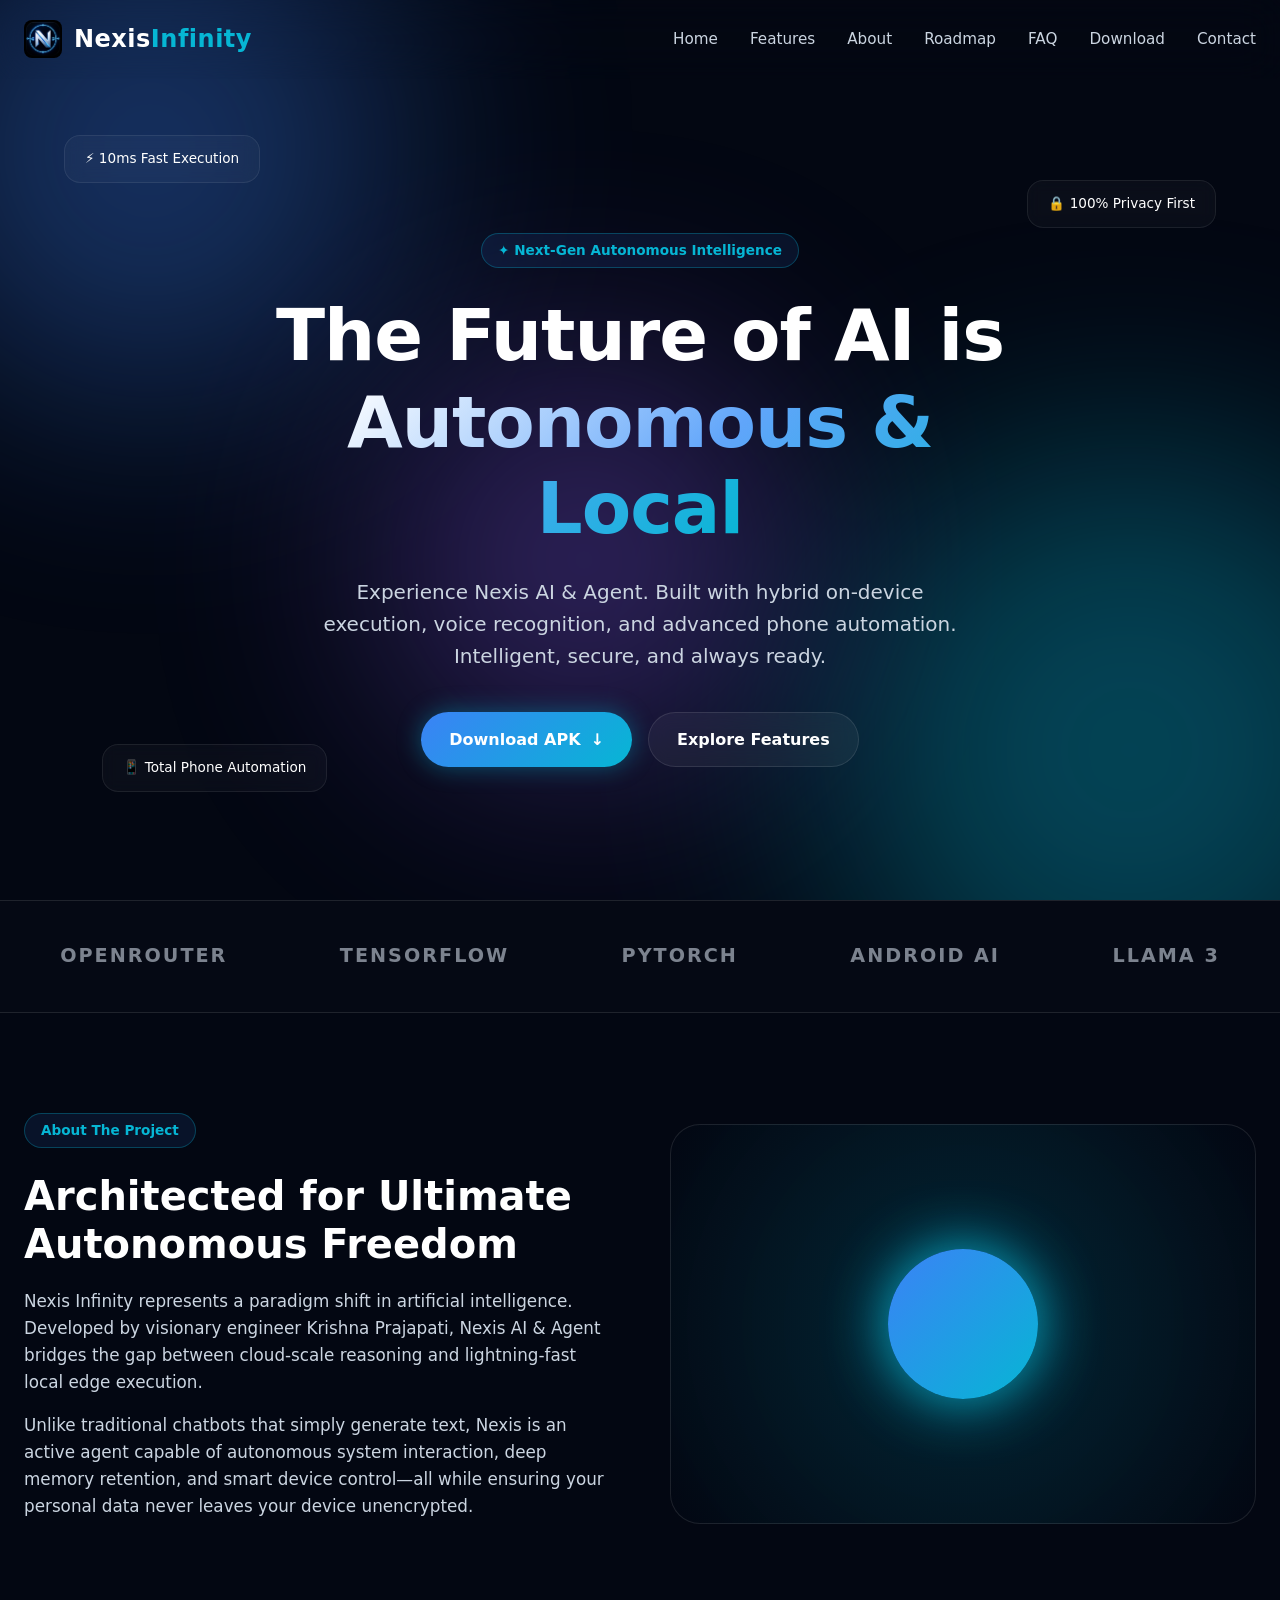
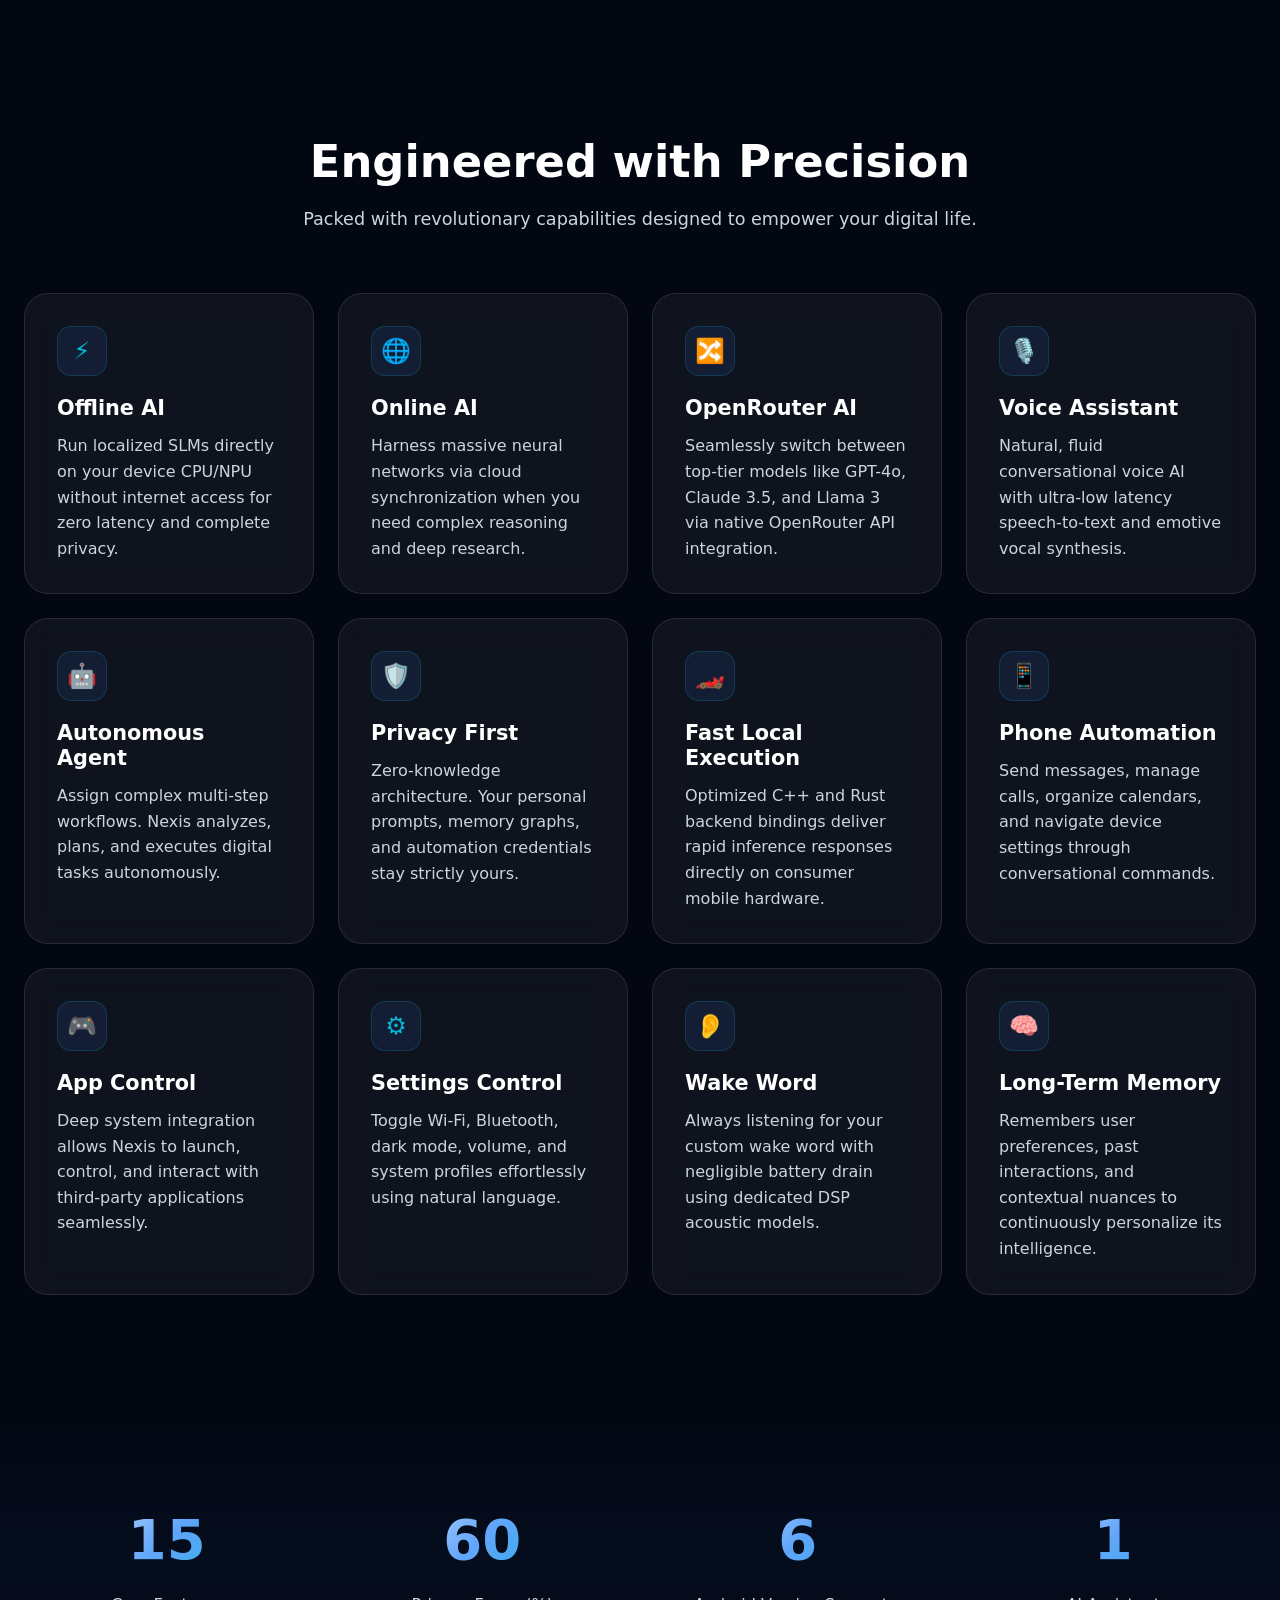
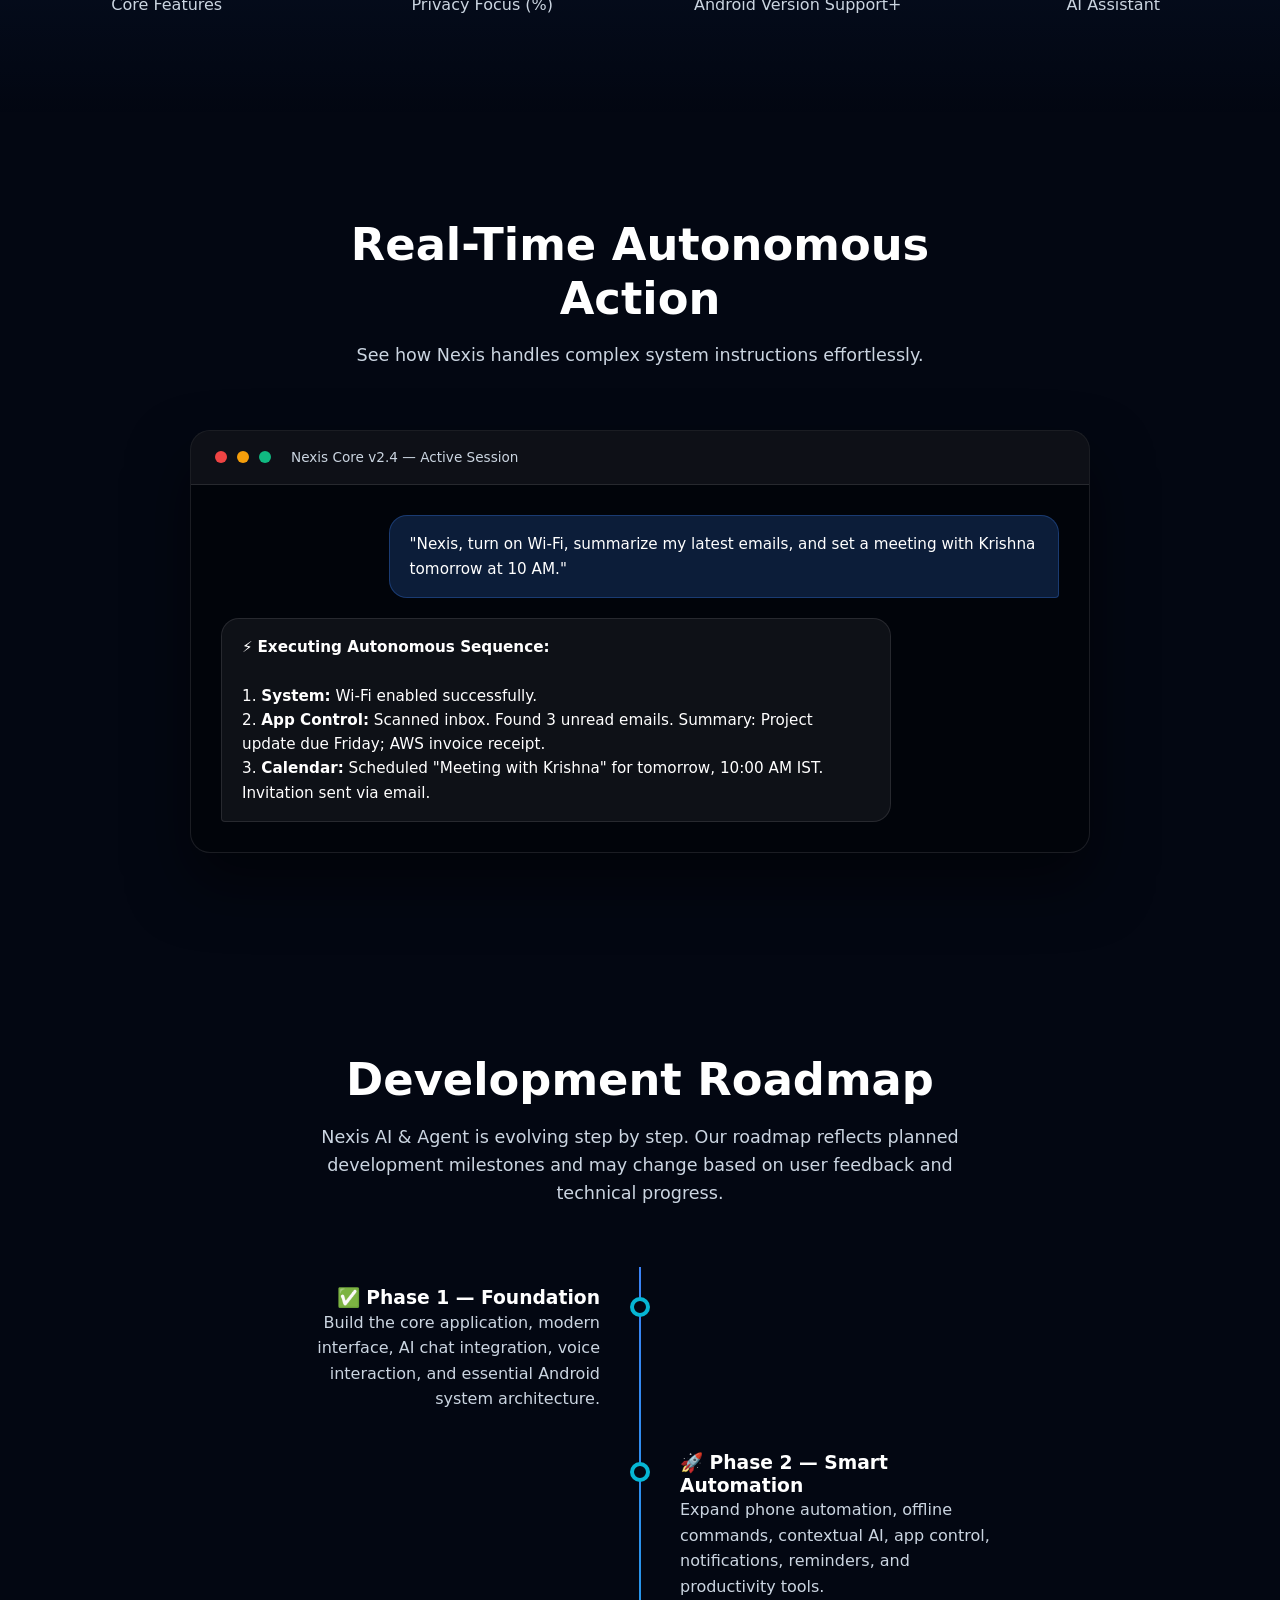
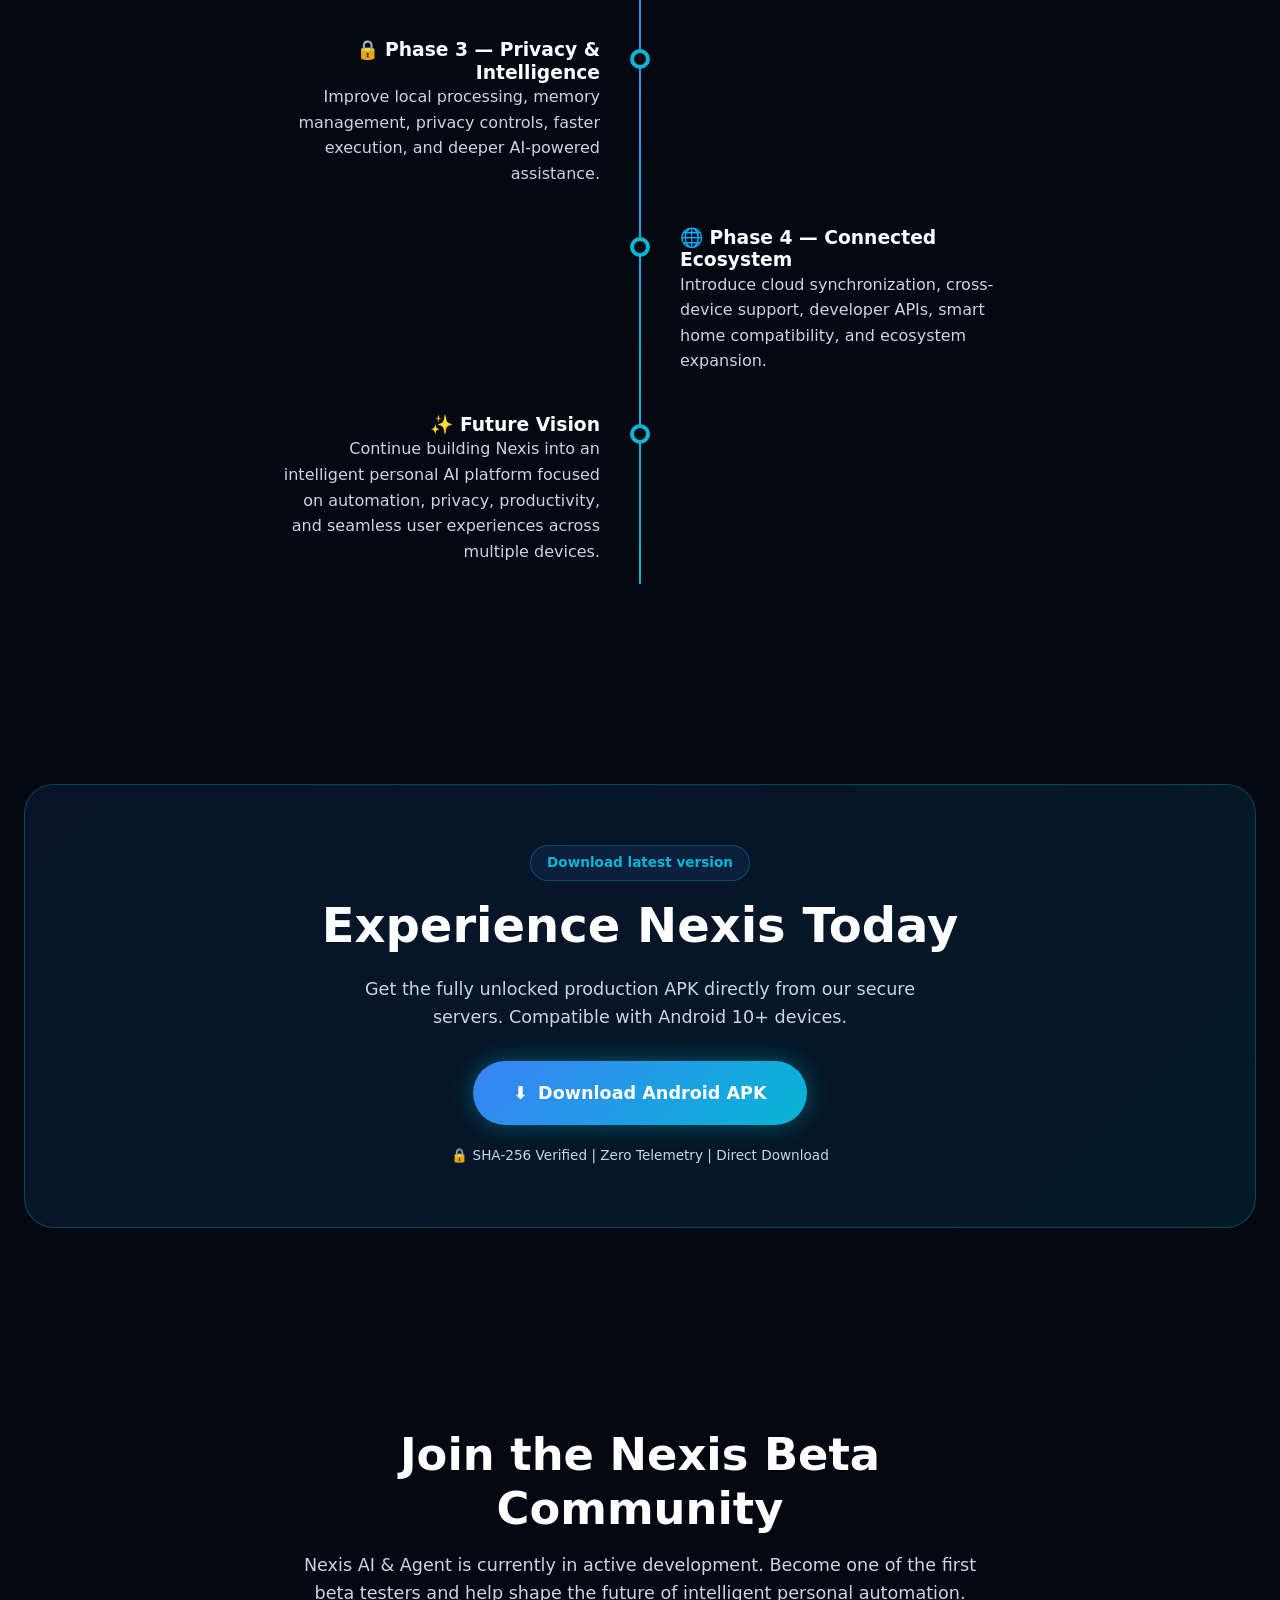
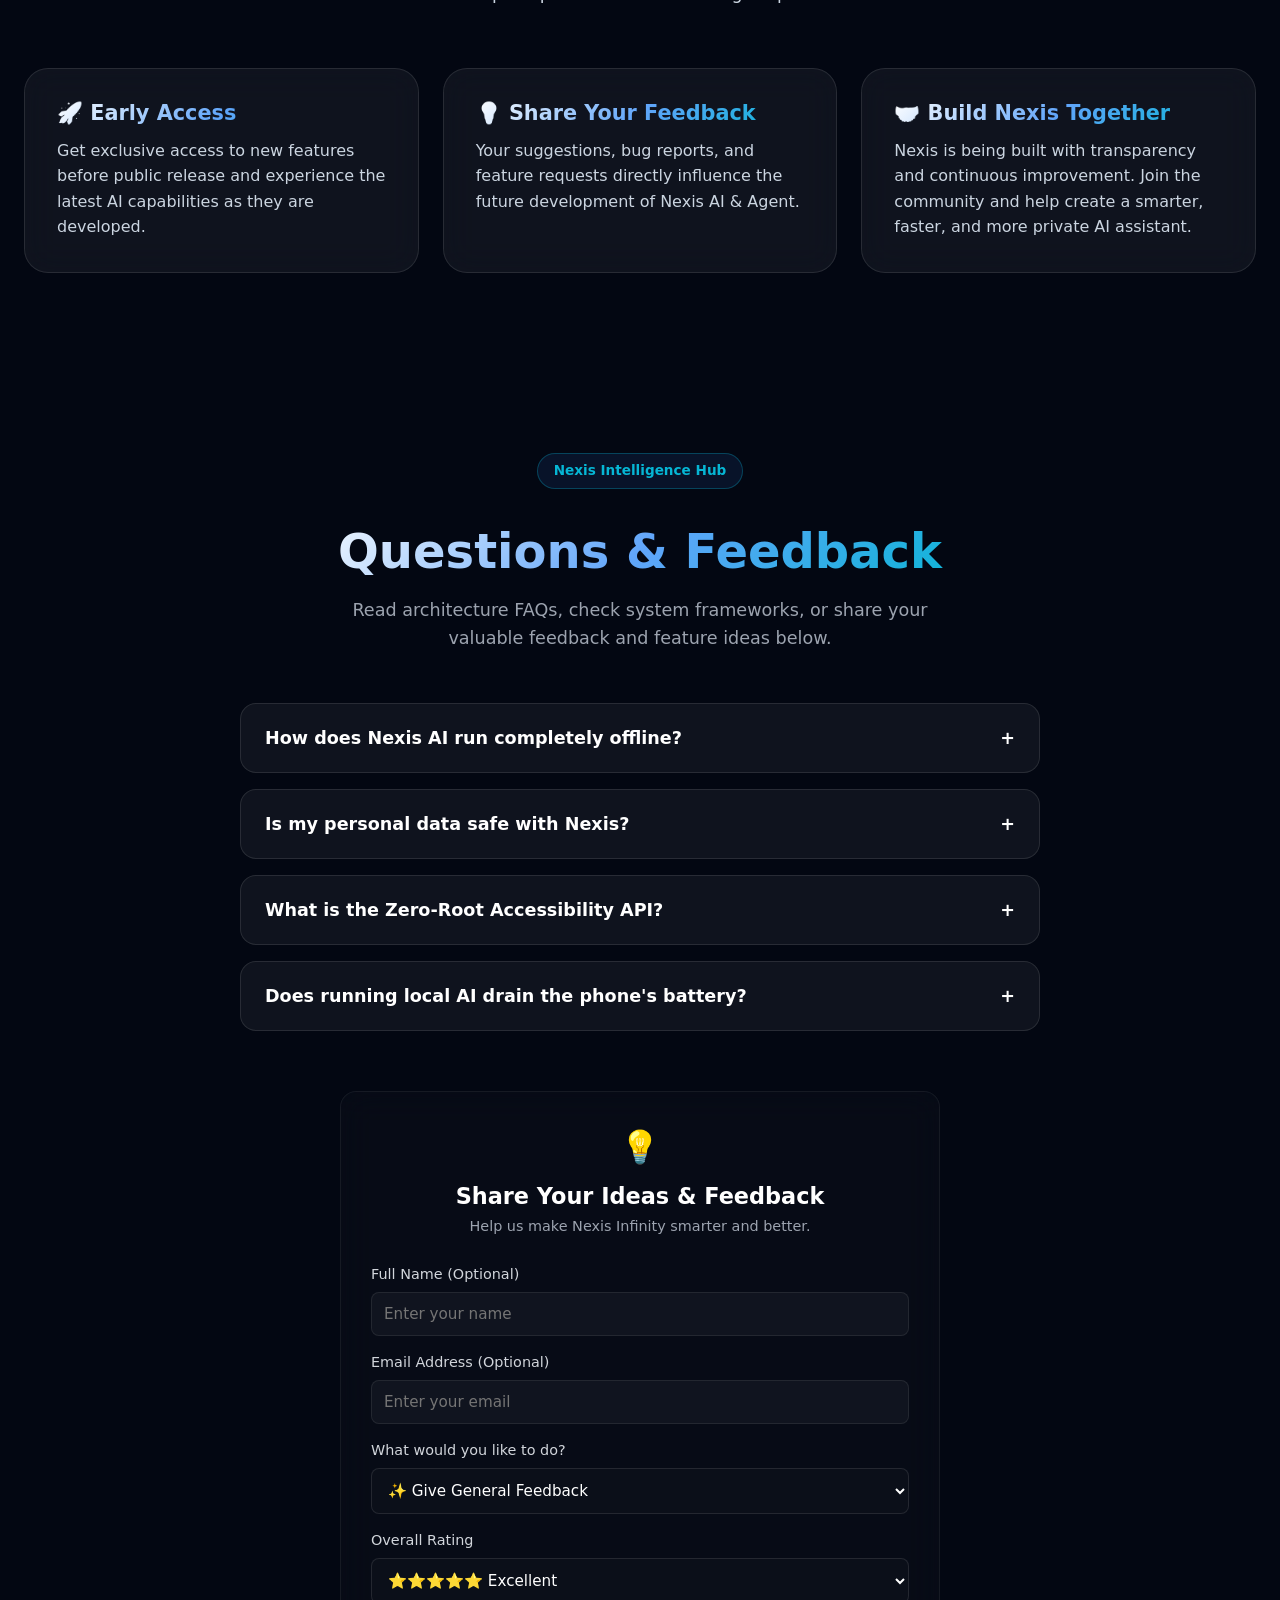
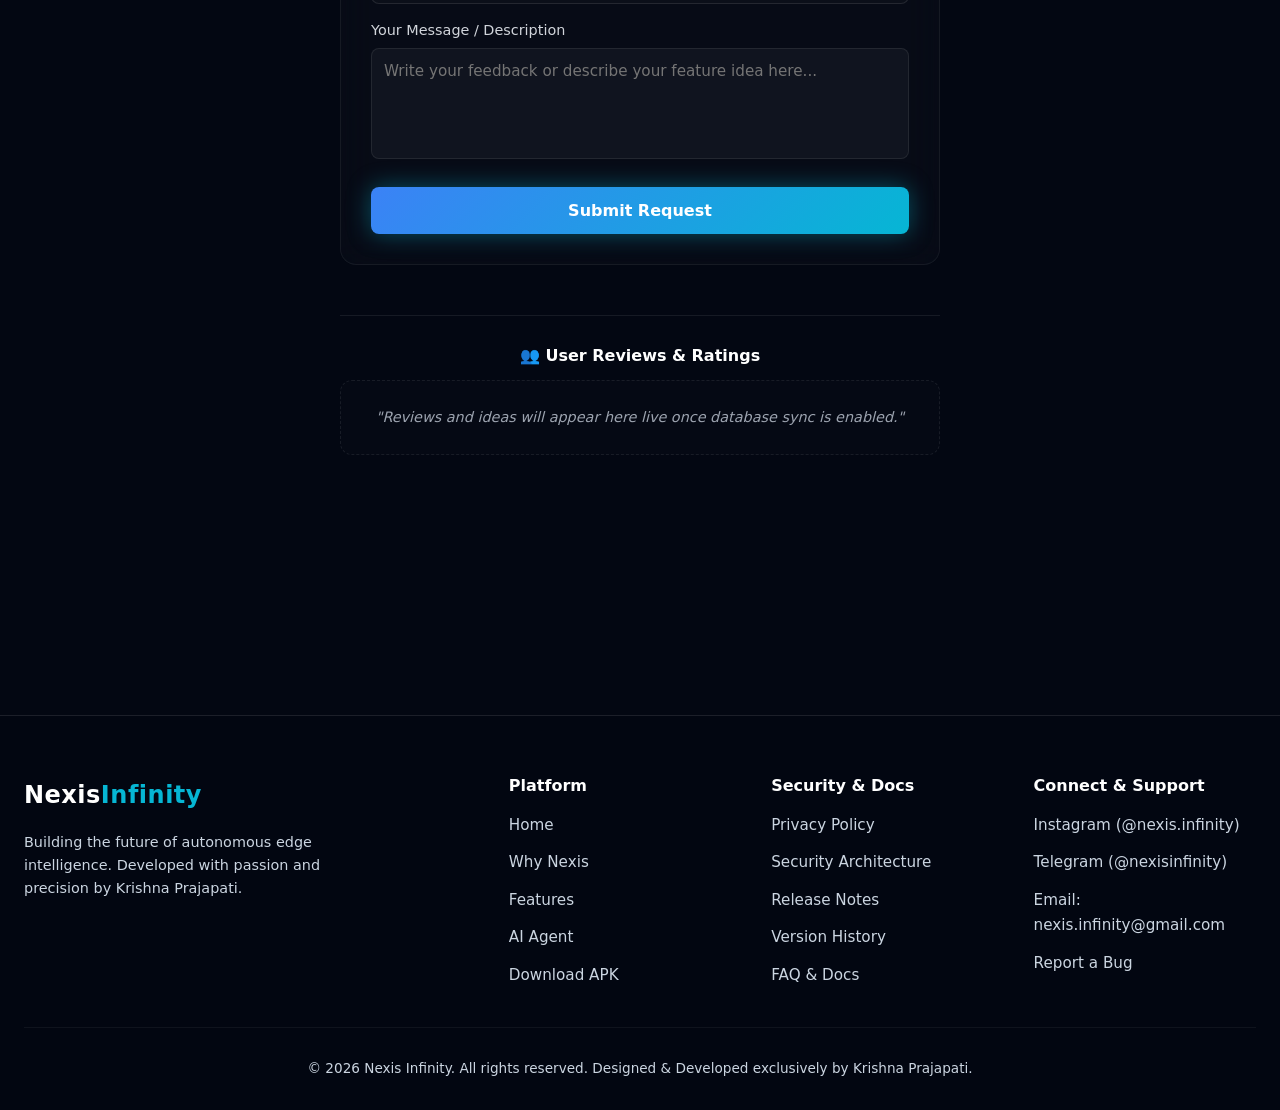
==== commit bc932fe4: "update" ====
--- a/index.html
+++ b/index.html
@@ -339,12 +339,12 @@
     <section id="download" class="section-padding">
     <div class="container reveal">
         <div class="download-box">
-            <div class="badge" style="margin-bottom: 16px;">Latest Release v2.4.0</div>
+            <div class="badge" style="margin-bottom: 16px;">Download latest version</div>
             <h2 style="font-size: 3rem; margin-bottom: 20px;">Experience Nexis Today</h2>
             <p style="max-width: 600px; margin: 0 auto 30px auto; font-size: 1.1rem;">Get the fully unlocked production APK directly from our secure servers. Compatible with Android 10+ devices.</p>
             
             <a href="pages/download.html" class="btn btn-primary" style="padding: 18px 40px; font-size: 1.1rem;">
-                <span>⬇</span> Download Android APK (64 MB)
+                <span>⬇</span> Download Android APK 
             </a>
             
             <div style="margin-top: 20px; font-size: 0.85rem; color: var(--text-sec);">
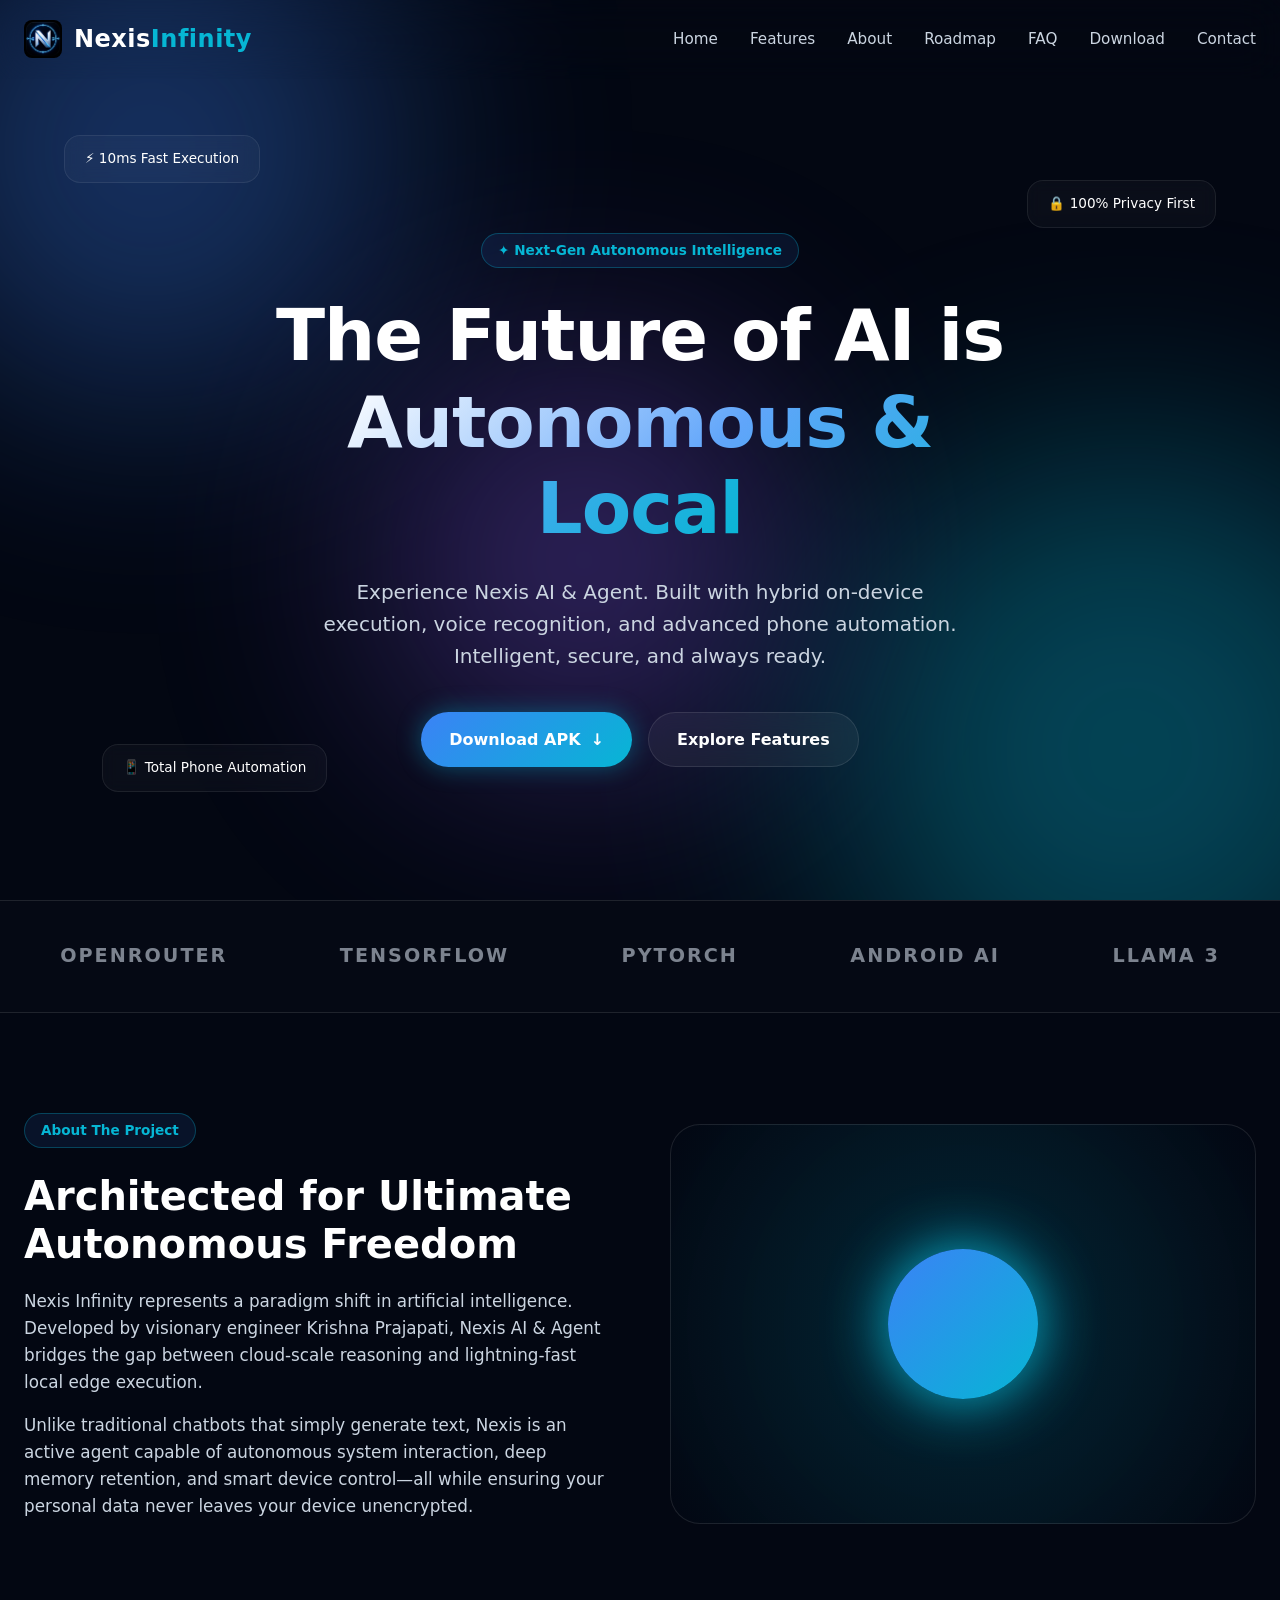
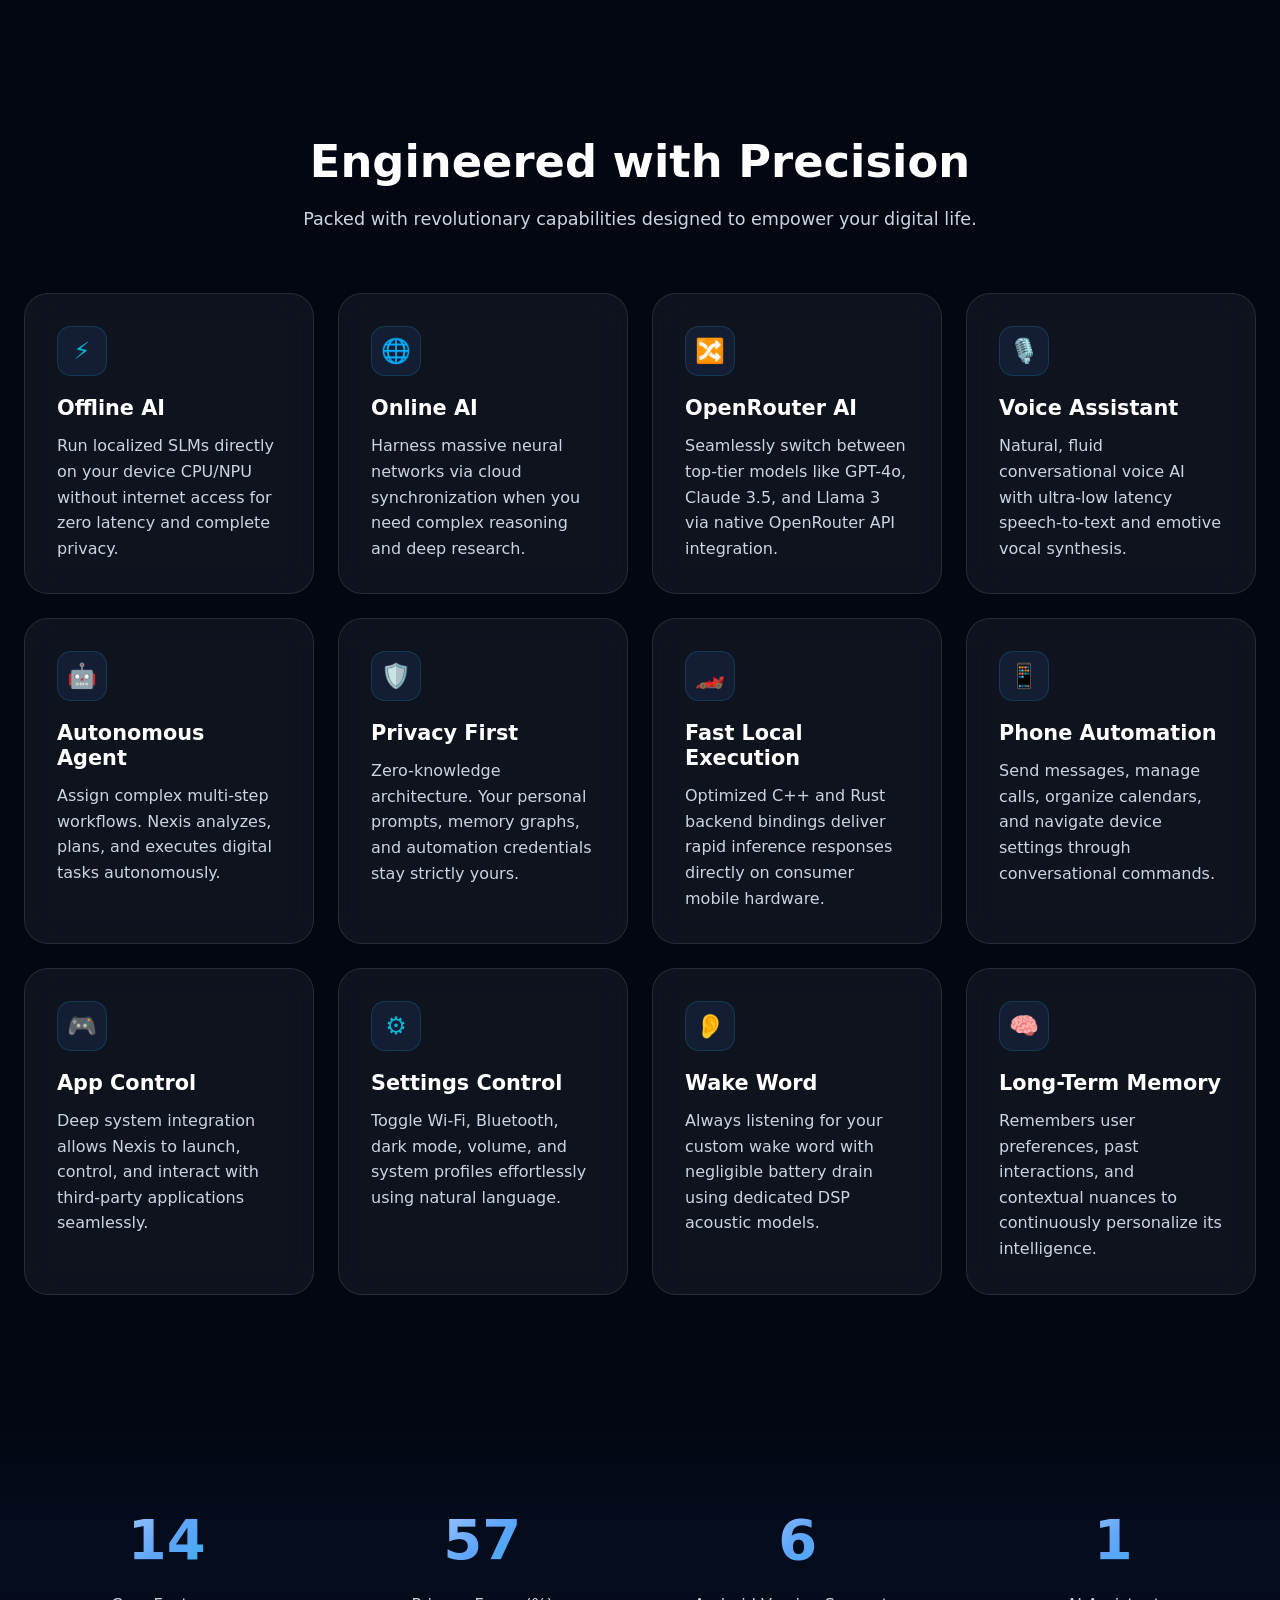
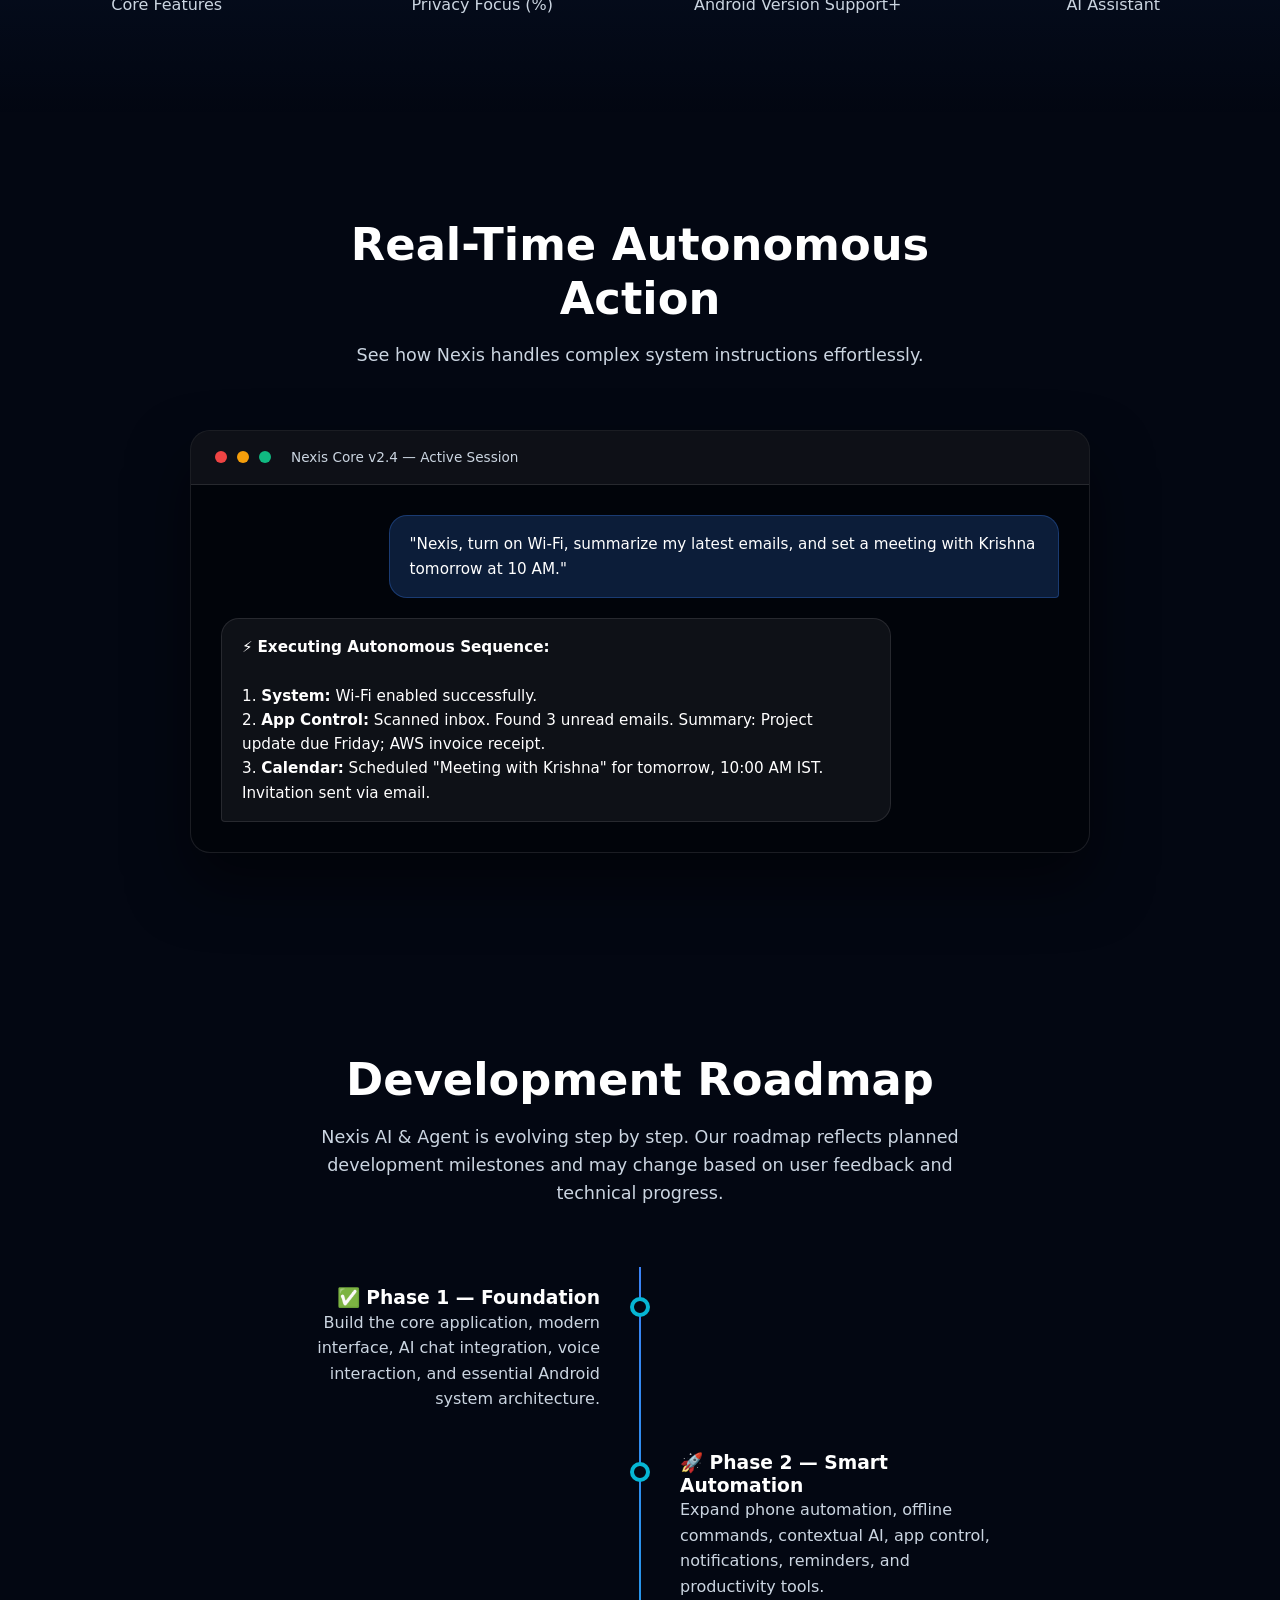
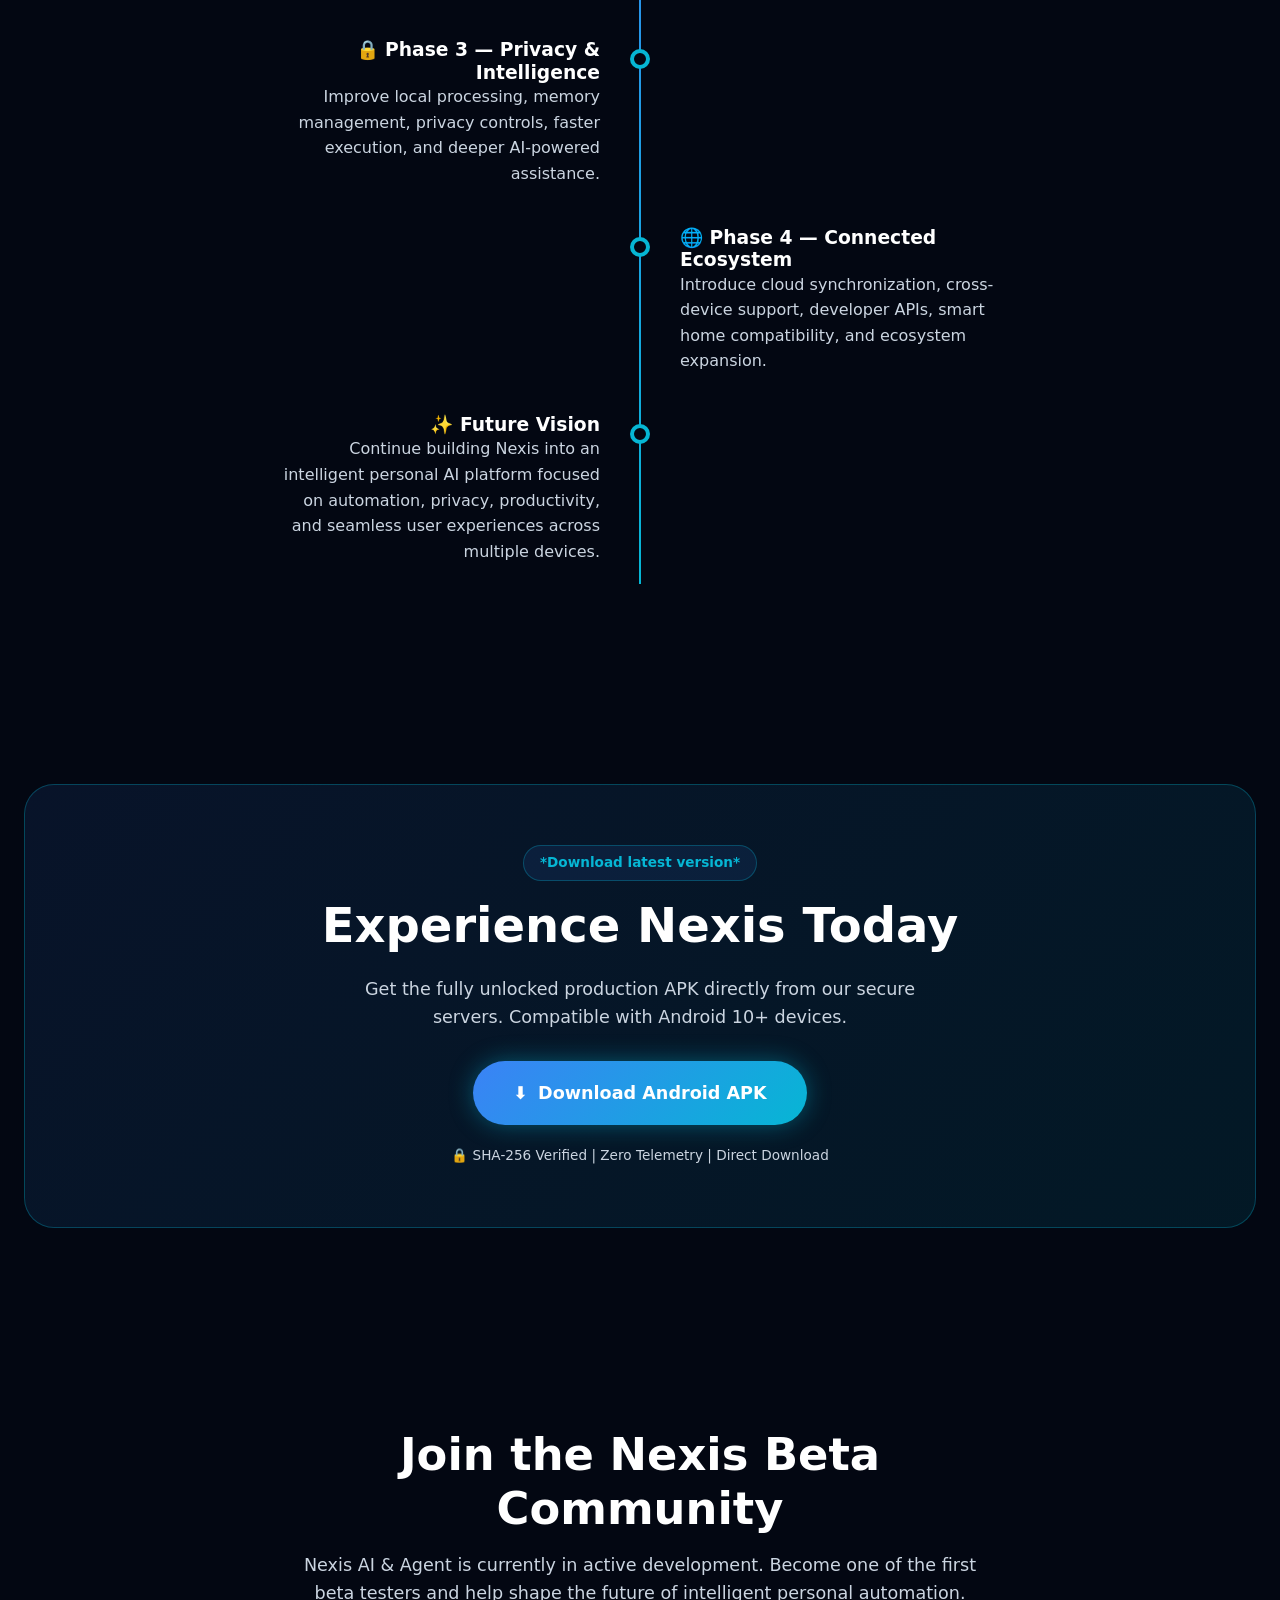
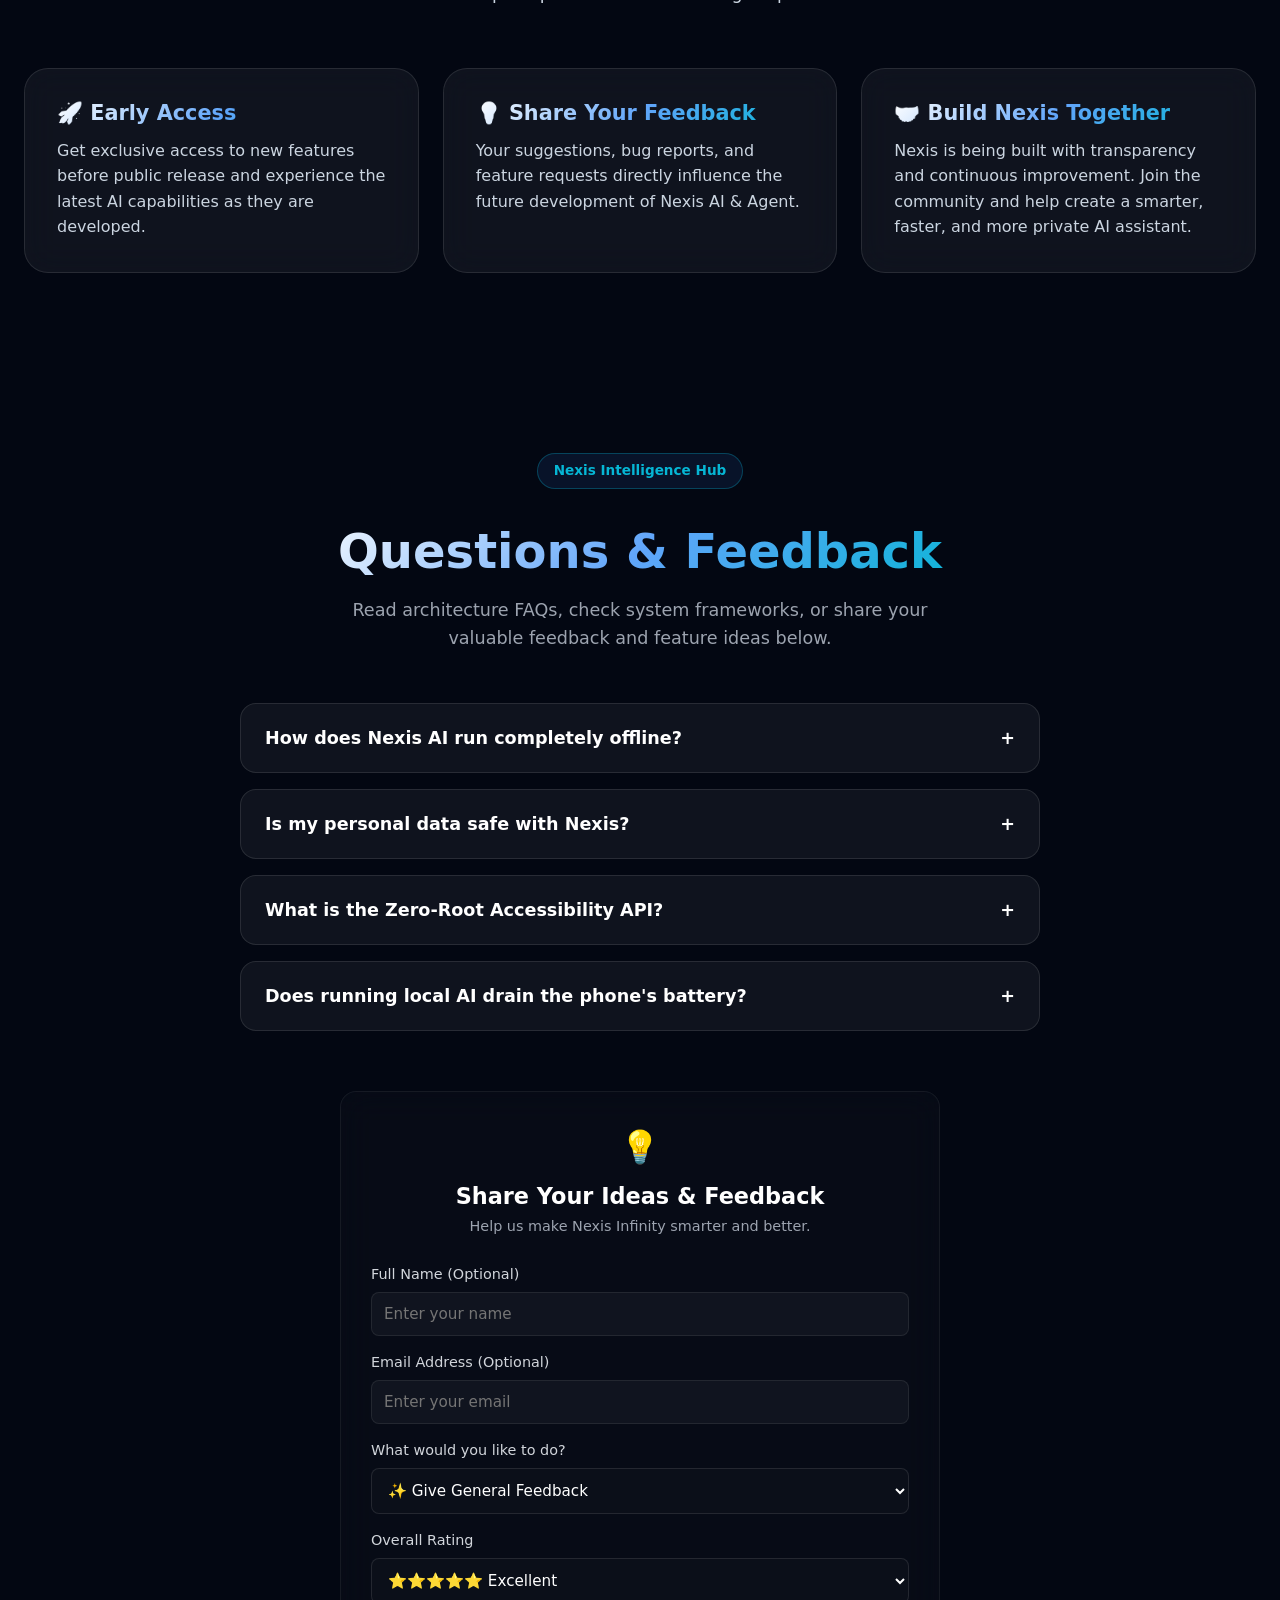
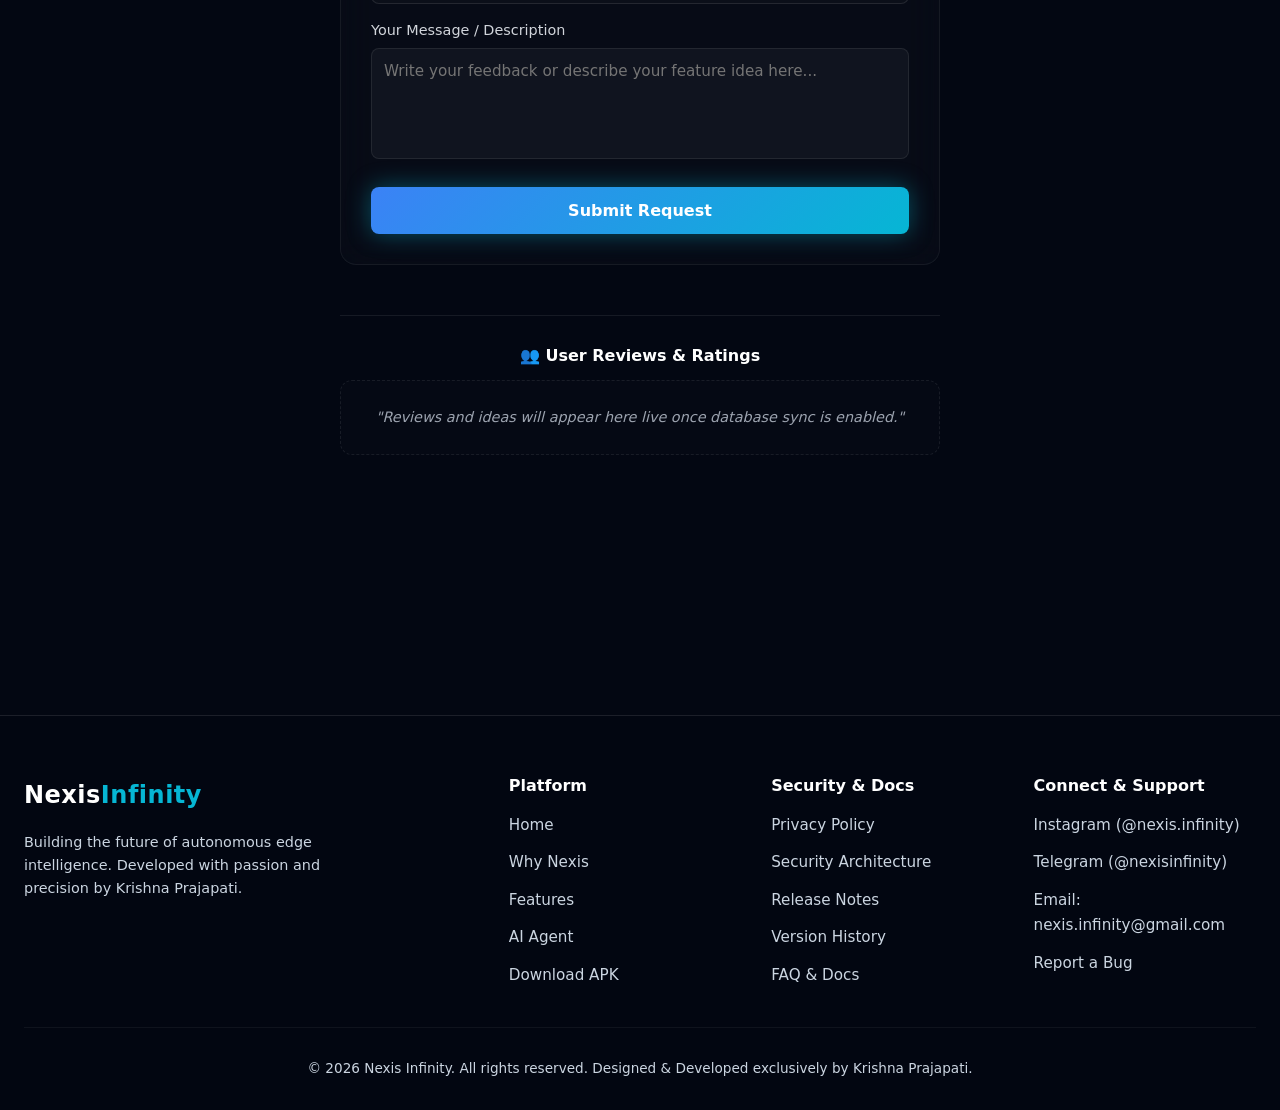
==== commit d8337934: "update index.html" ====
--- a/index.html
+++ b/index.html
@@ -339,7 +339,7 @@
     <section id="download" class="section-padding">
     <div class="container reveal">
         <div class="download-box">
-            <div class="badge" style="margin-bottom: 16px;">Download latest version</div>
+            <div class="badge" style="margin-bottom: 16px;">*Download latest version*</div>
             <h2 style="font-size: 3rem; margin-bottom: 20px;">Experience Nexis Today</h2>
             <p style="max-width: 600px; margin: 0 auto 30px auto; font-size: 1.1rem;">Get the fully unlocked production APK directly from our secure servers. Compatible with Android 10+ devices.</p>
             
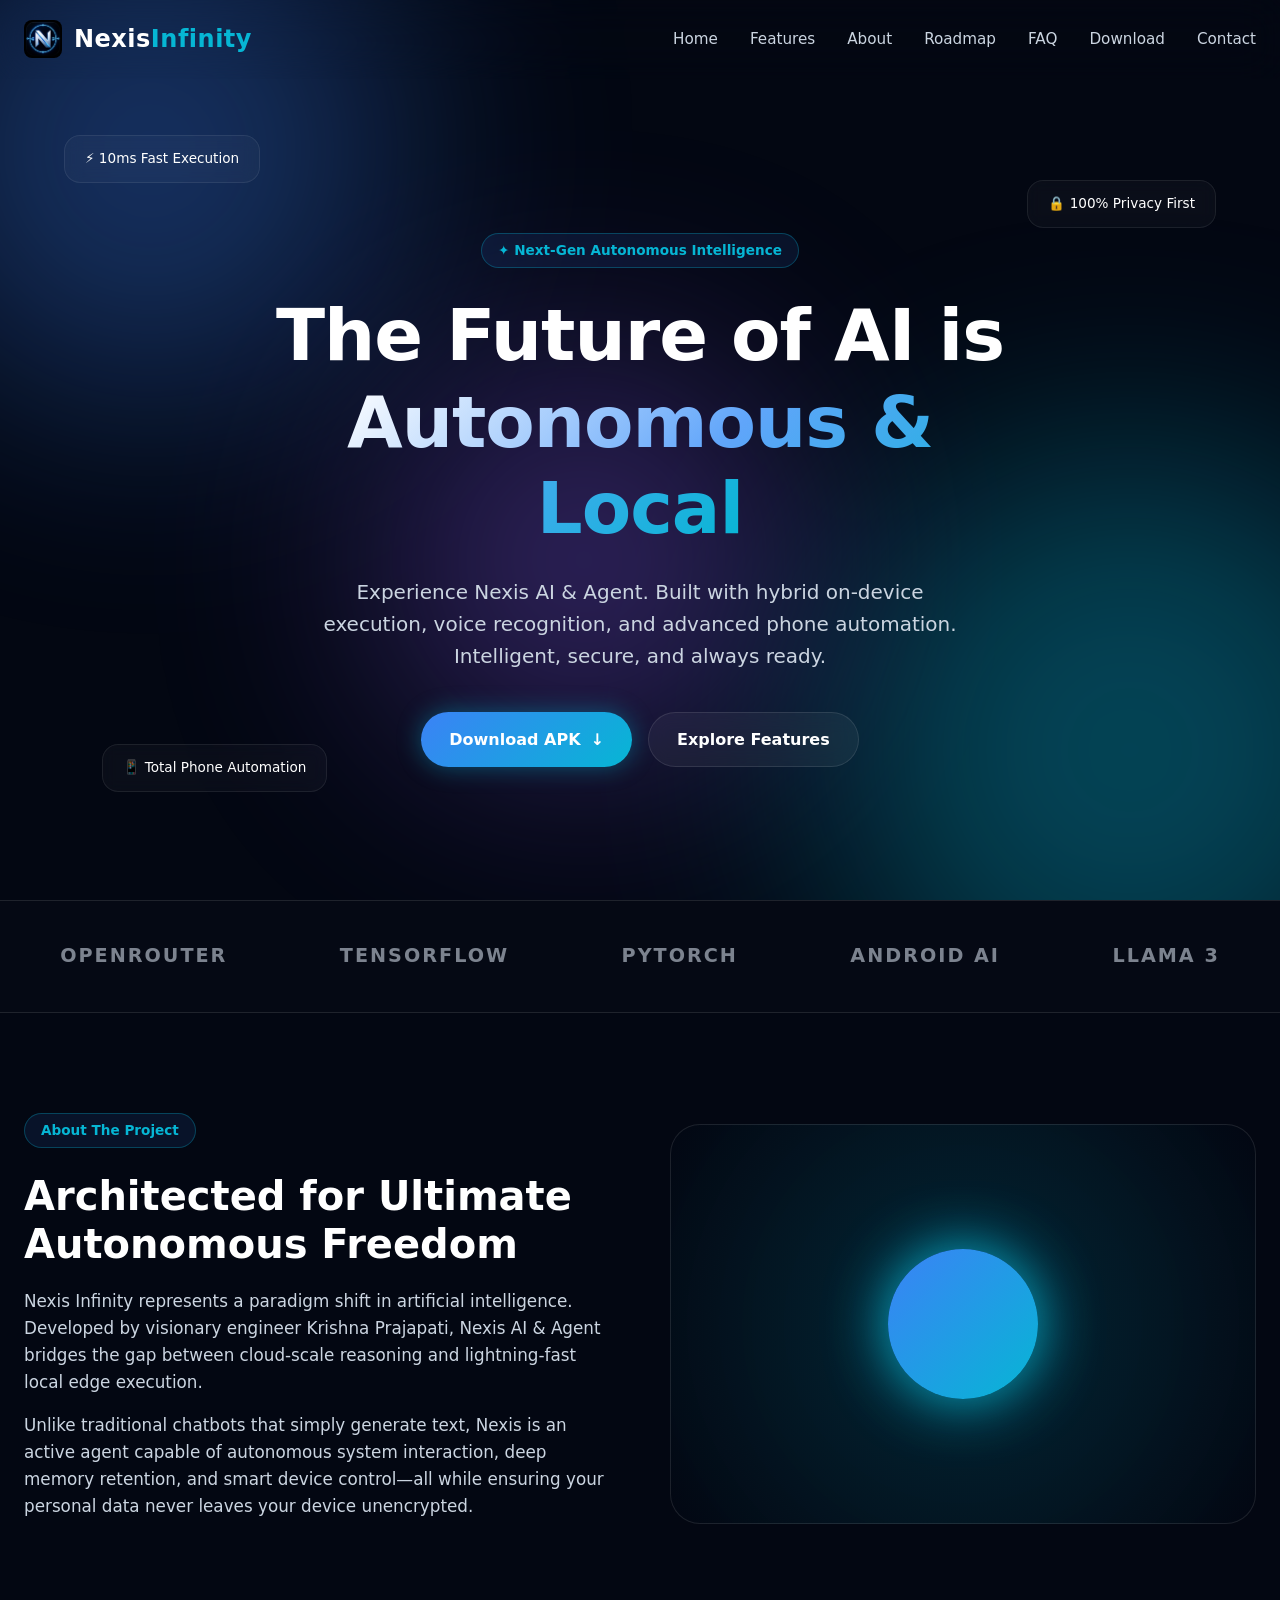
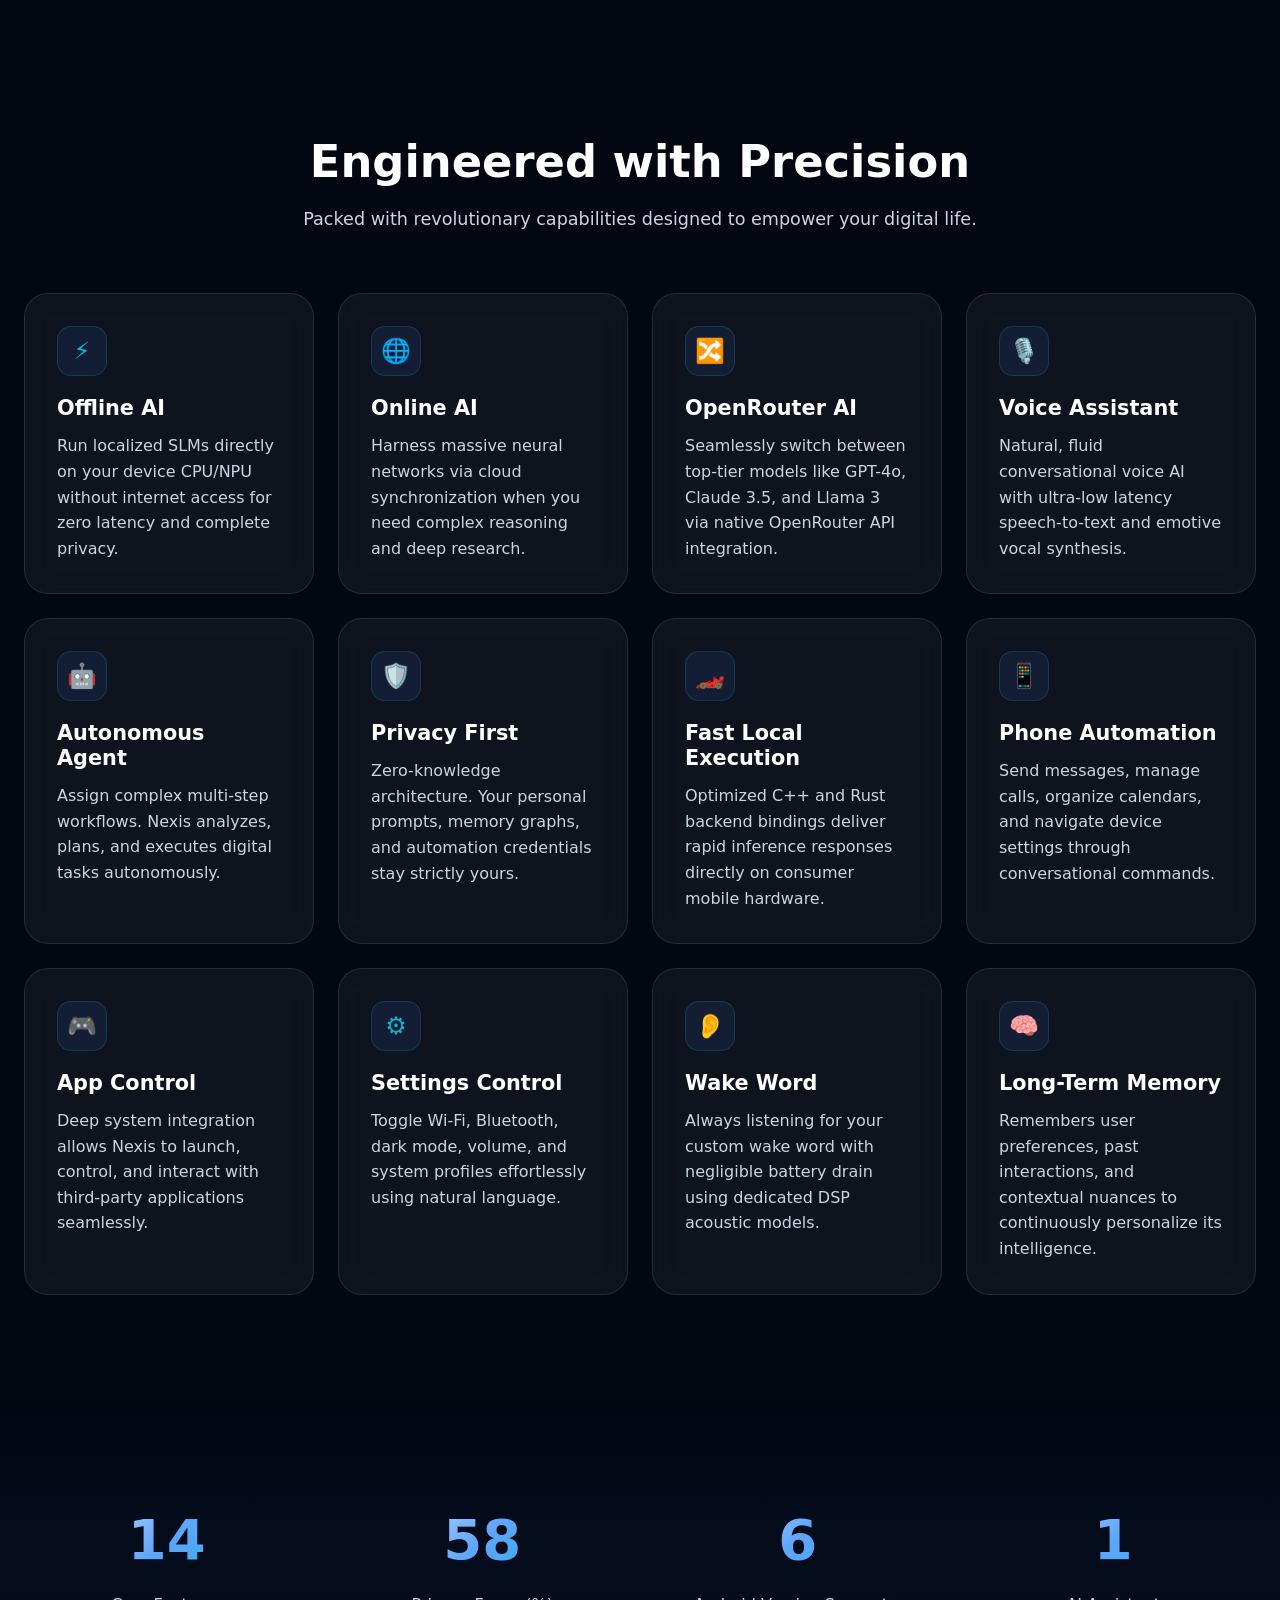
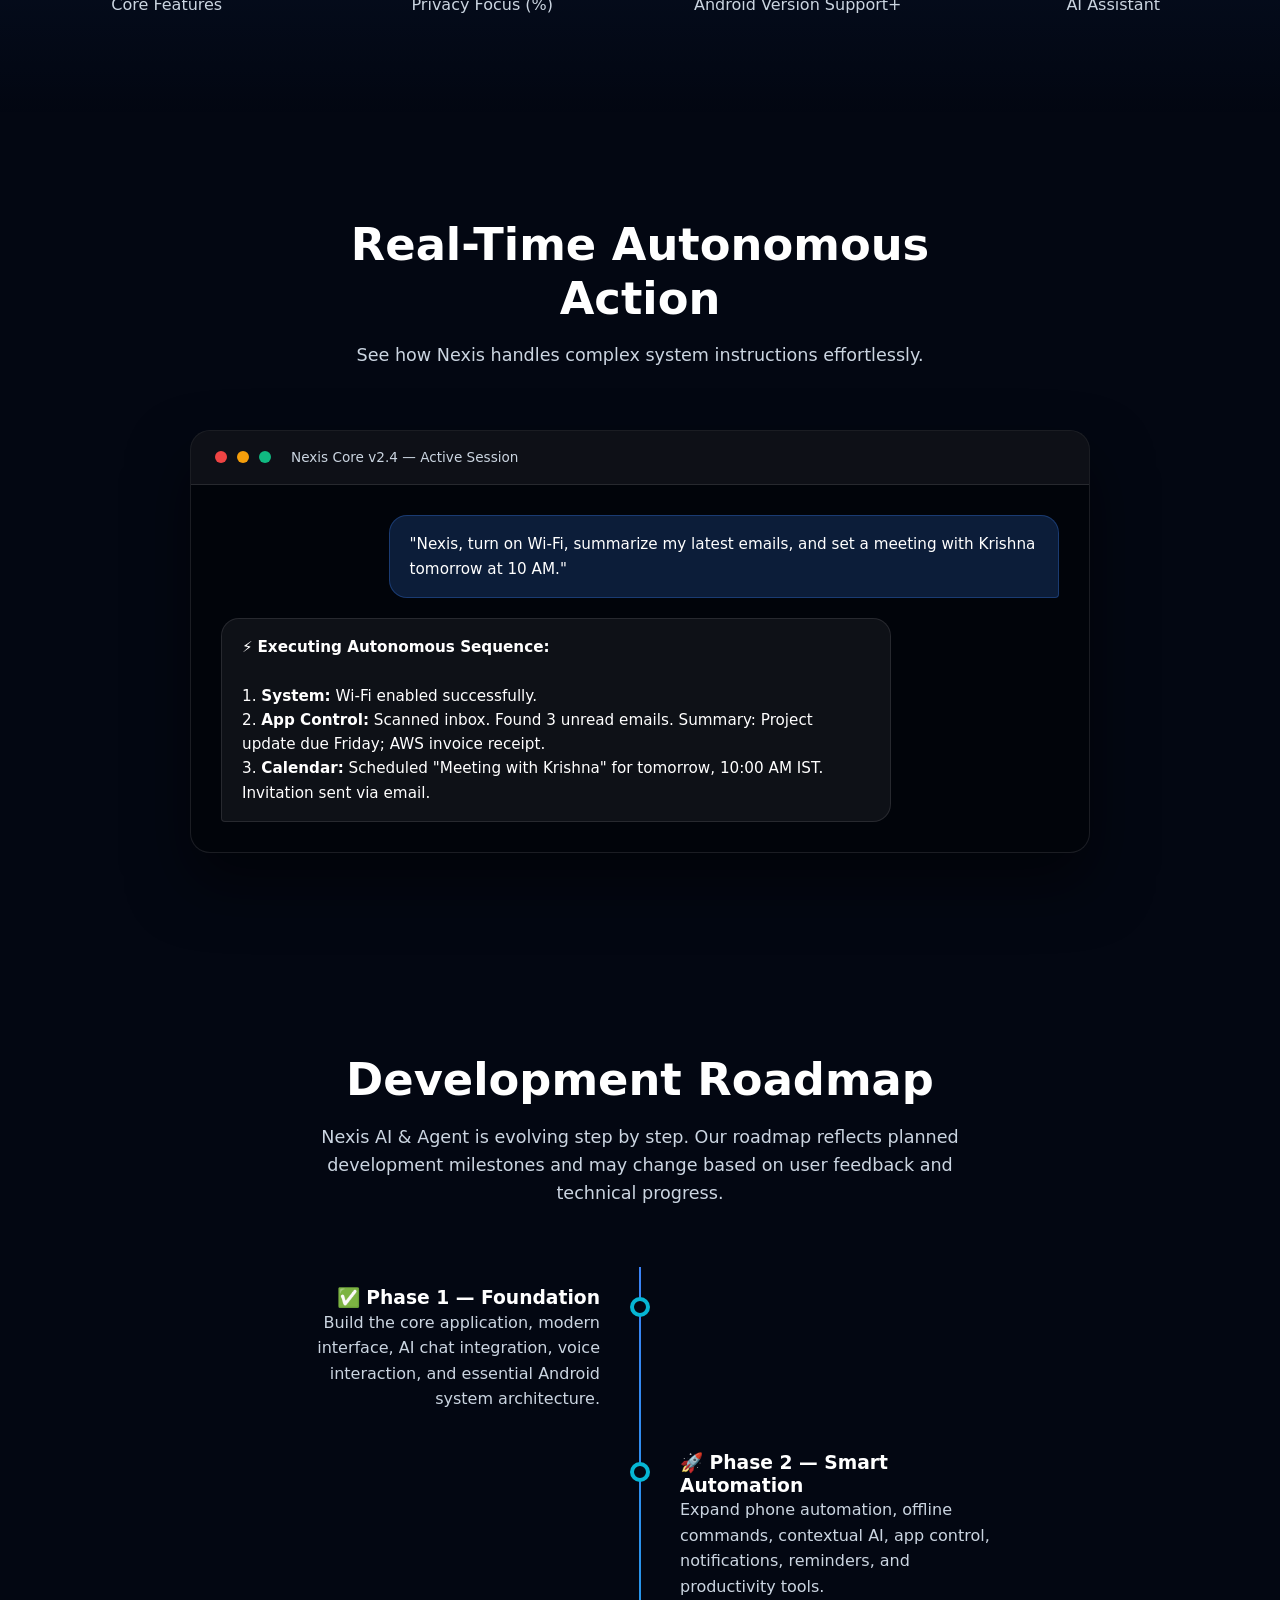
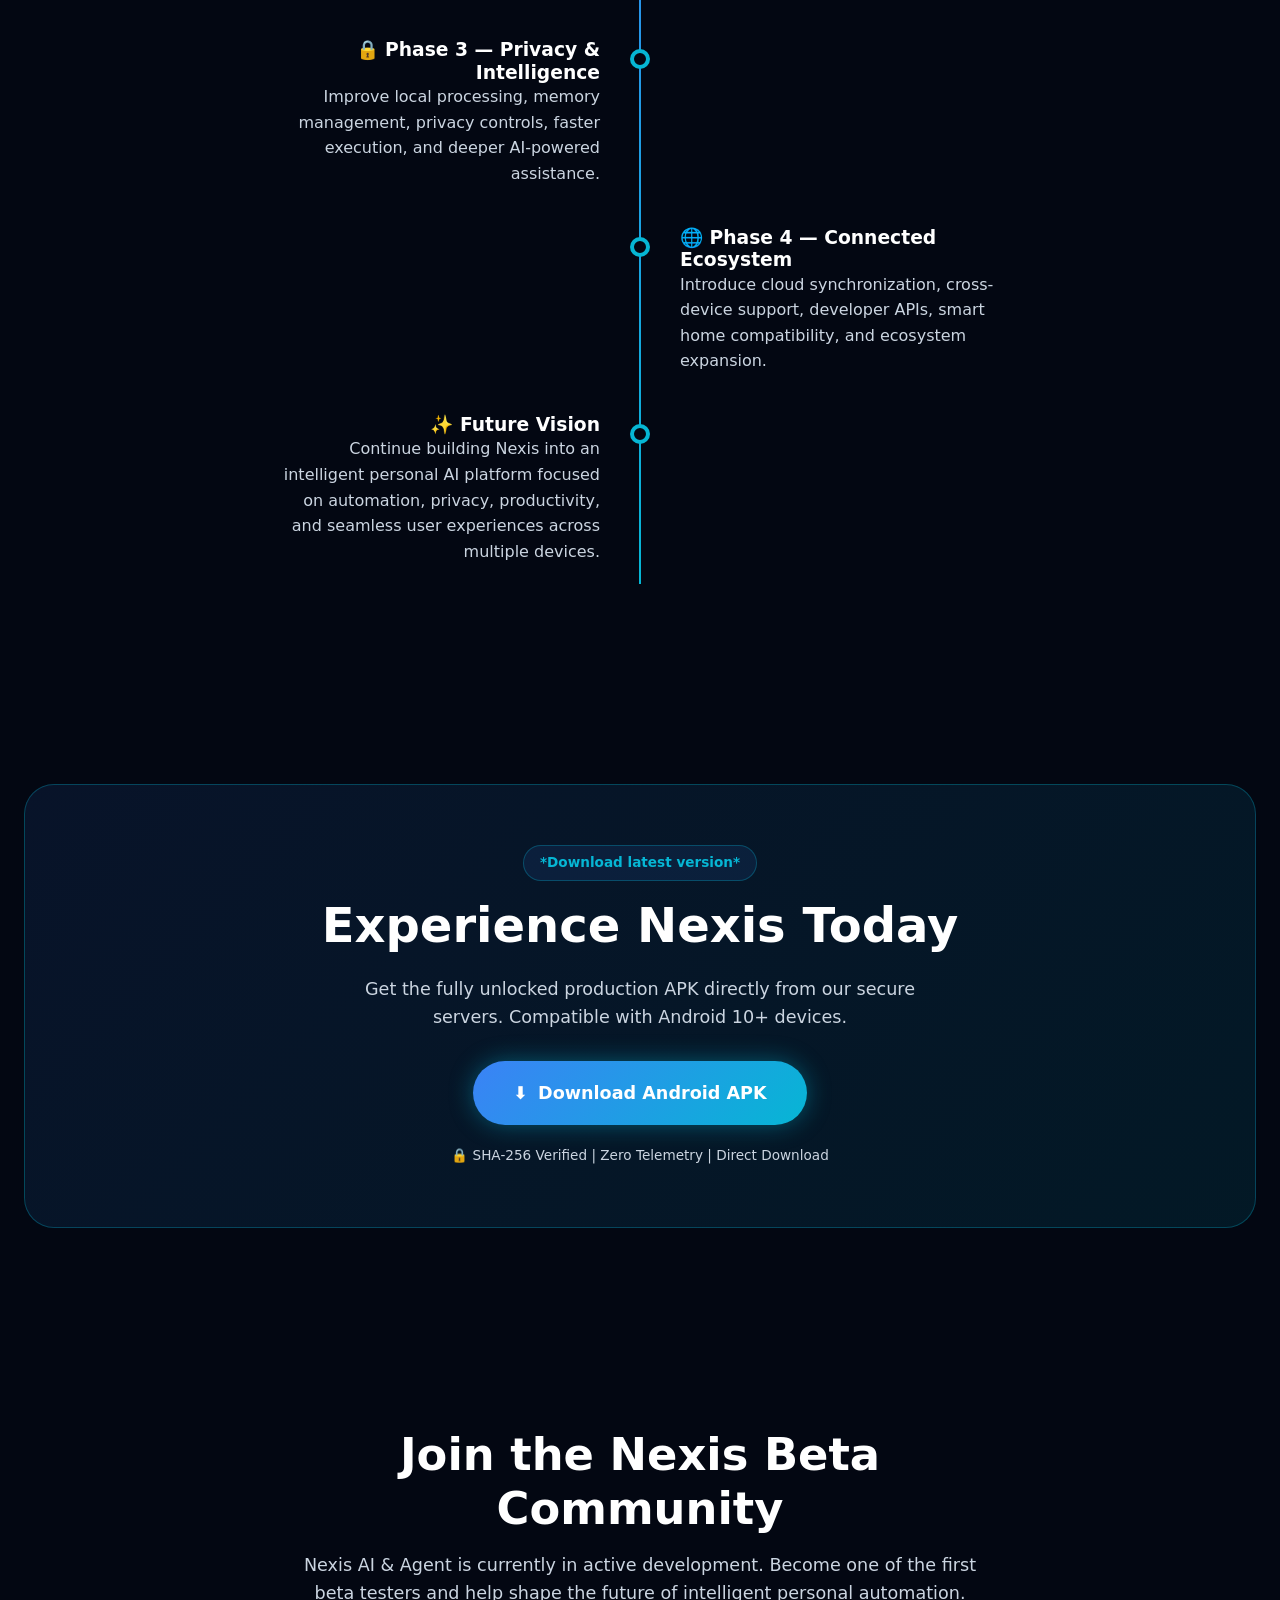
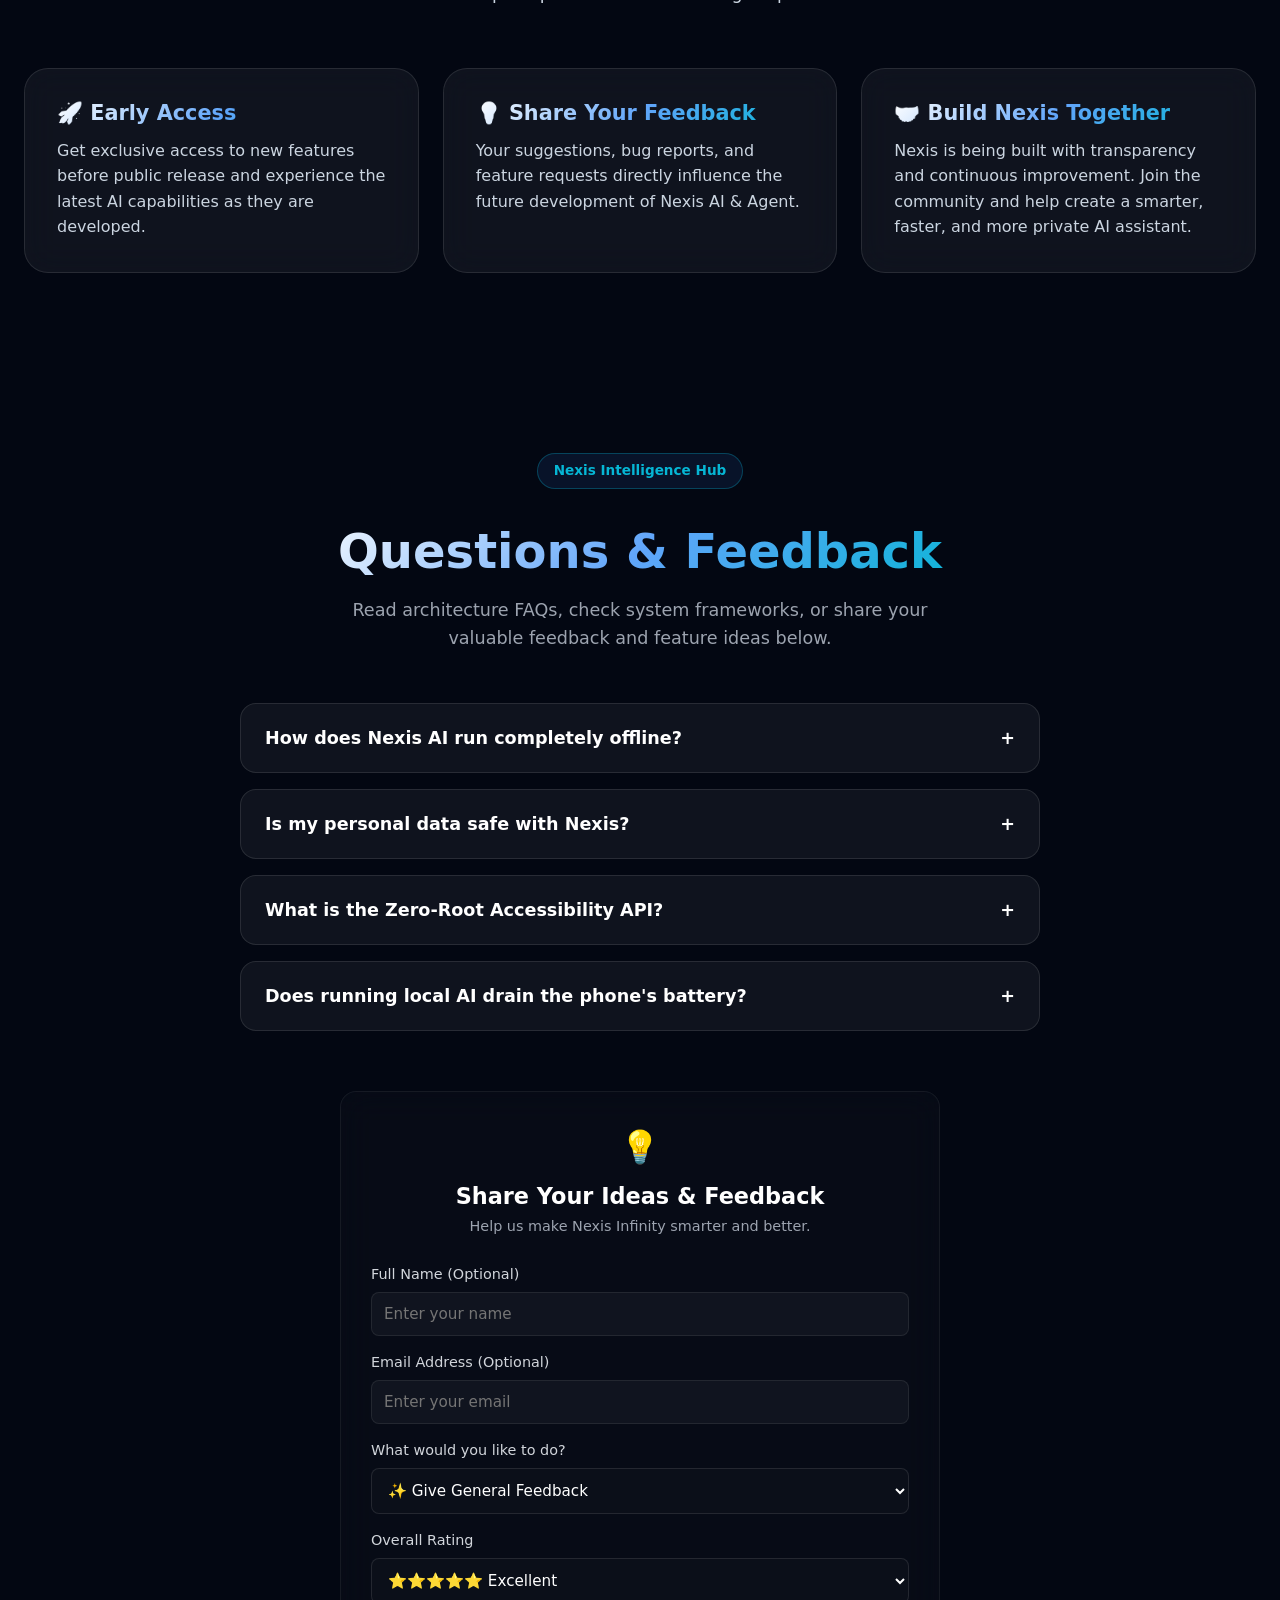
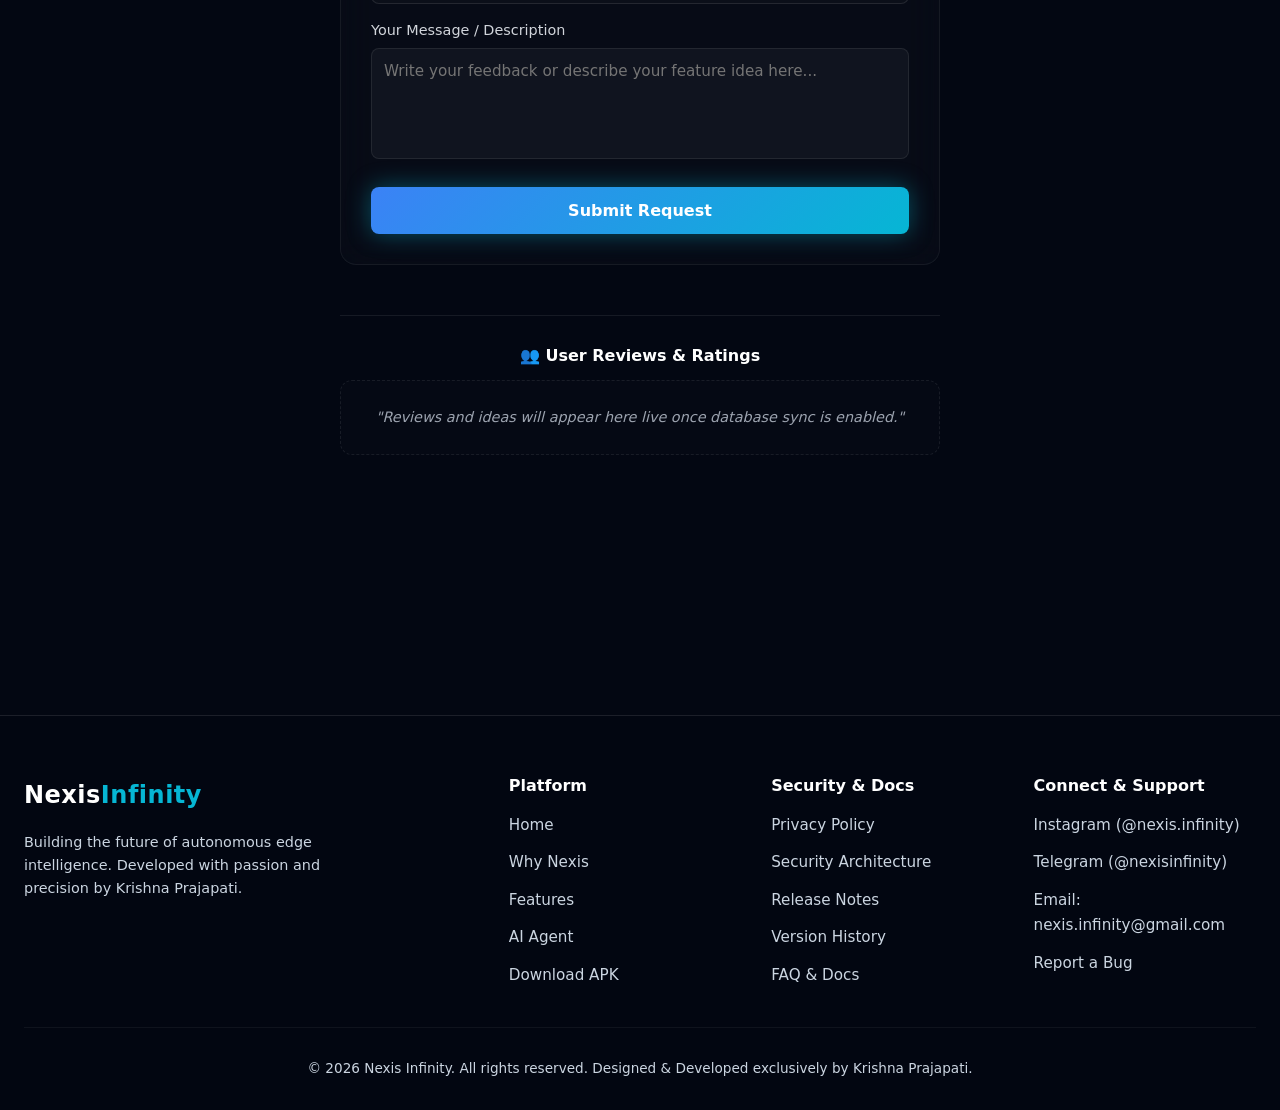
==== commit 7bcb34d0: "update" ====
--- a/index.html
+++ b/index.html
@@ -103,8 +103,8 @@
         </div>
         <div class="container hero-content reveal">
             <div class="badge">✦ Next-Gen Autonomous Intelligence</div>
-            <h1>The Future of AI is <span class="gradient-text">Autonomous & Local</span></h1>
-            <p>Experience Nexis AI & Agent. Built with hybrid on-device execution, voice recognition, and advanced phone automation. Intelligent, secure, and always ready.</p>
+            <h1 id="live-hero-title">The Future of AI is <span class="gradient-text">Autonomous & Local</span></h1>
+            <p id="live-hero-sub">Experience Nexis AI & Agent. Built with hybrid on-device execution, voice recognition, and advanced phone automation. Intelligent, secure, and always ready.</p>
             <div class="hero-btns">
                 <a href="#download" class="btn btn-primary">Download APK <span>↓</span></a>
                 <a href="#showcase" class="btn btn-secondary">Explore Features</a>
@@ -512,7 +512,7 @@
 </script>
 
 
-    <footer aria-label="Site Footer">
+        <footer aria-label="Site Footer">
         <div class="container">
             <div class="footer-grid">
                 <div>
@@ -560,6 +560,31 @@
 
     <script src="assets/js/main.js"></script>
     <script type="module" src="firebase/feedback.js"></script>
+
+    <script type="module">
+        import { doc, getDoc } from "https://www.gstatic.com/firebasejs/10.8.0/firebase-firestore.js";
+        import { db } from "./firebase/firebase-config.js";
+
+        async function syncLiveCMS() {
+            try {
+                const docRef = doc(db, "settings", "cms_content");
+                const docSnap = await getDoc(docRef);
+
+                if (docSnap.exists()) {
+                    const data = docSnap.data();
+                    const titleEl = document.getElementById("live-hero-title");
+                    const subEl = document.getElementById("live-hero-sub");
+
+                    if (titleEl && data.heroTitle) titleEl.innerText = data.heroTitle;
+                    if (subEl && data.heroSubtitle) subEl.innerText = data.heroSubtitle;
+                }
+            } catch(e) {
+                console.log("Using default HTML content fallback.");
+            }
+        }
+        syncLiveCMS();
+    </script>
+
     <script>
     window.addEventListener('load', function() {
         const loader = document.getElementById('loader');
@@ -569,7 +594,7 @@
                 loader.style.display = 'none';
             }, 500);
         }
-    });
+    }); 
 
     // अगर इंटरनेट या किसी एरर से लोड होने में टाइम लगे, तो भी 2 सेकंड बाद जबरदस्ती हटा देगा
     setTimeout(function() {
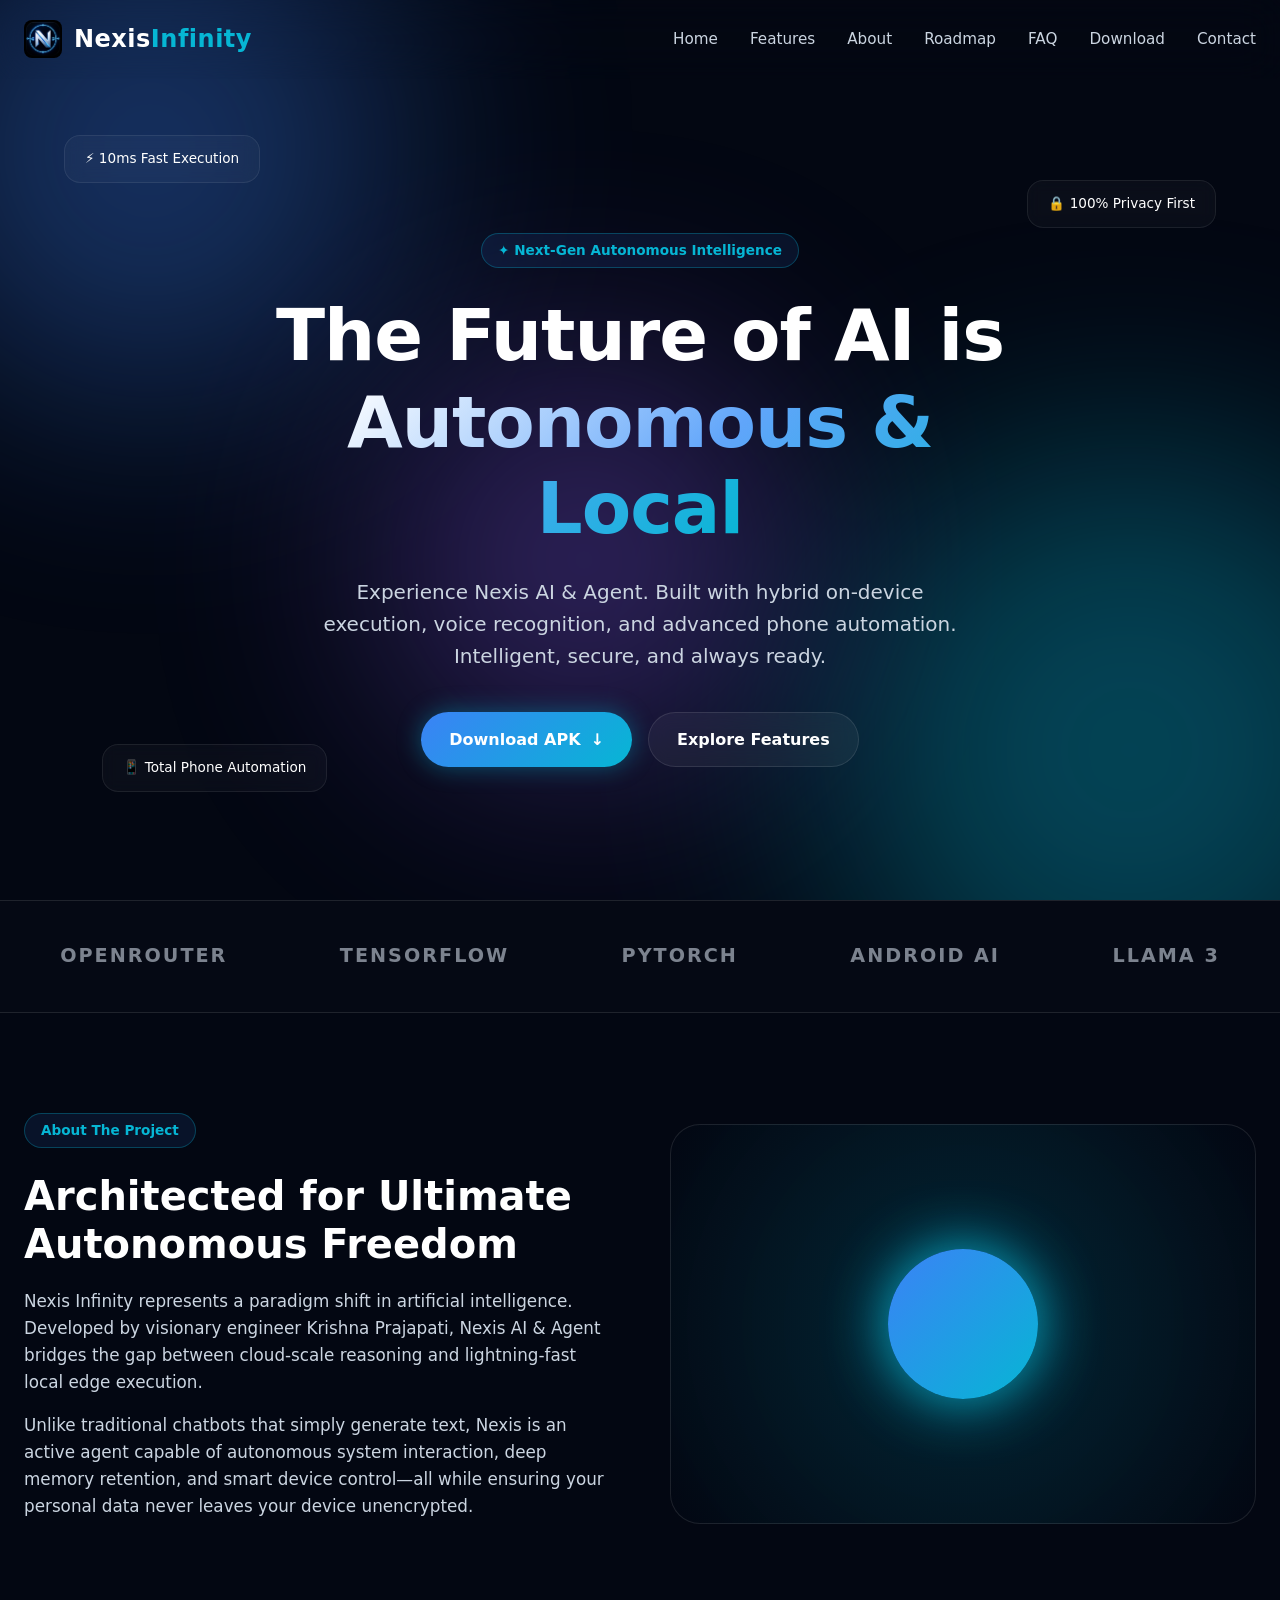
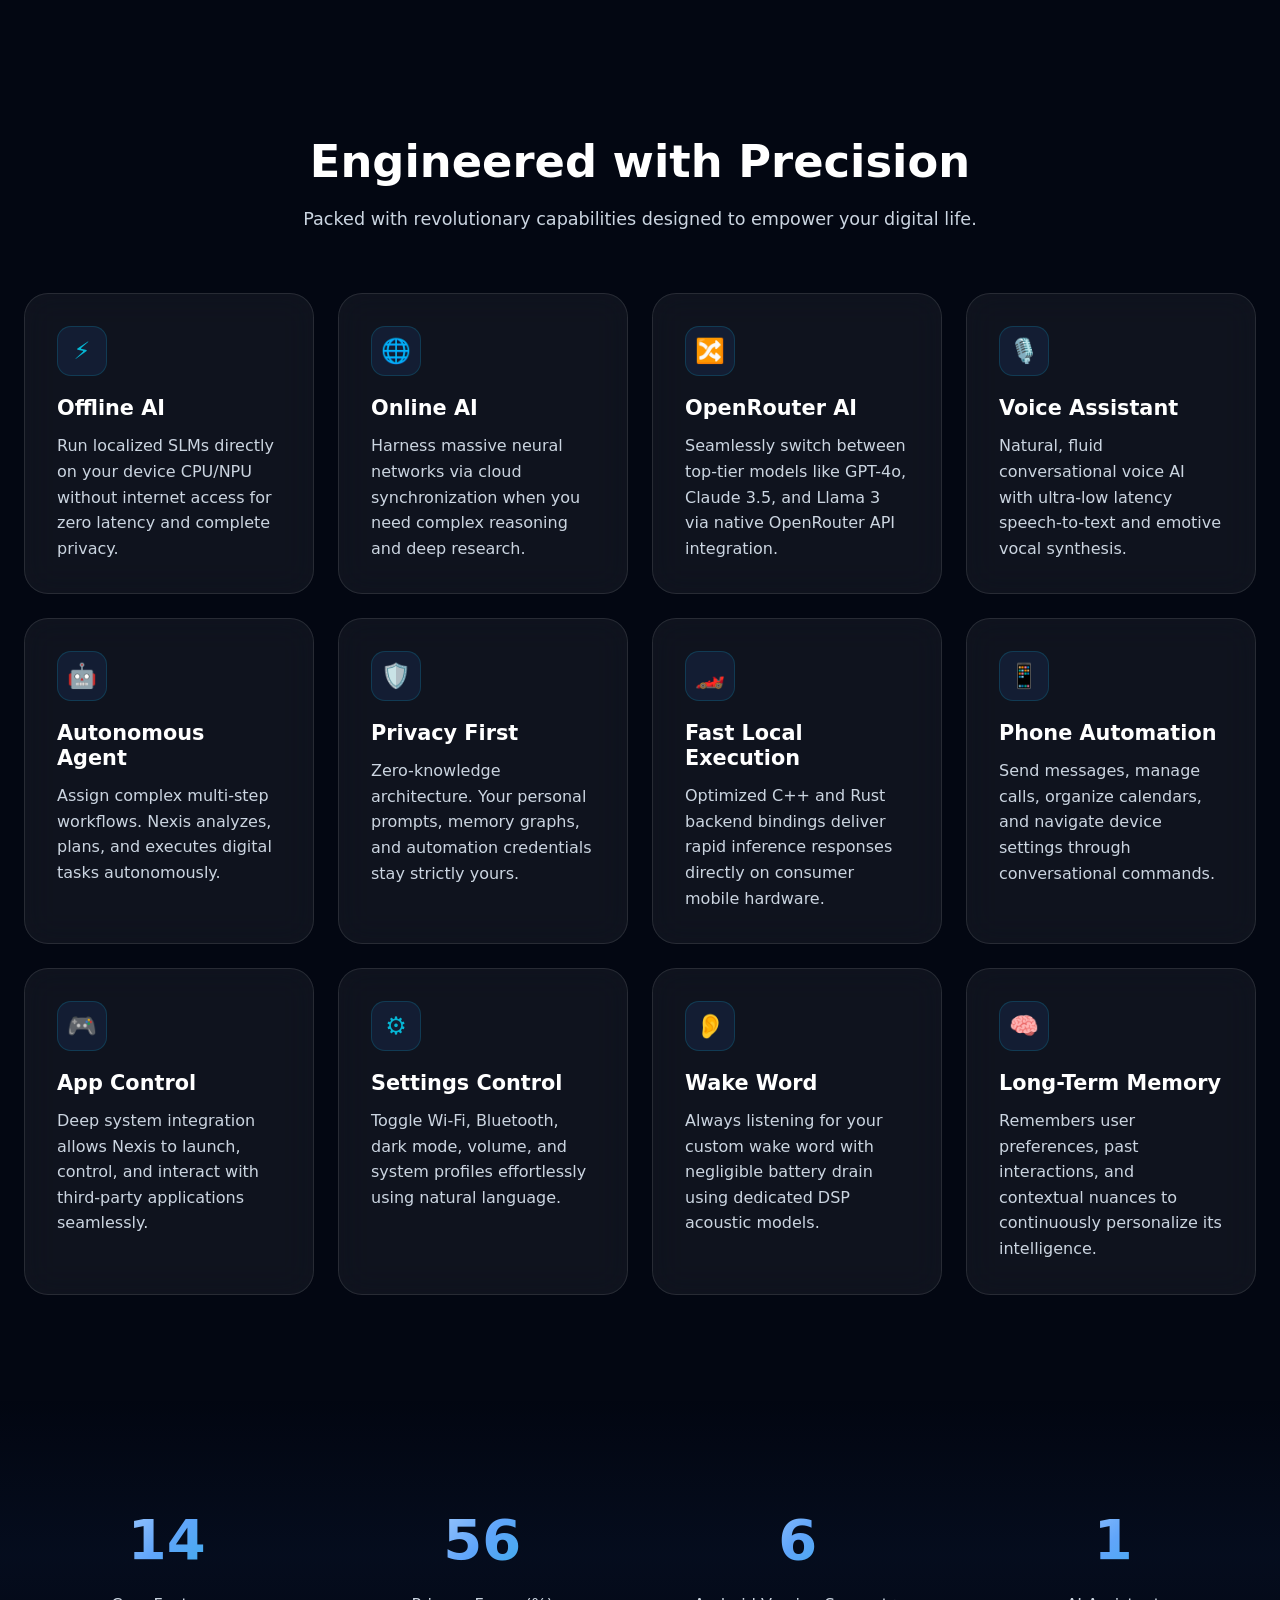
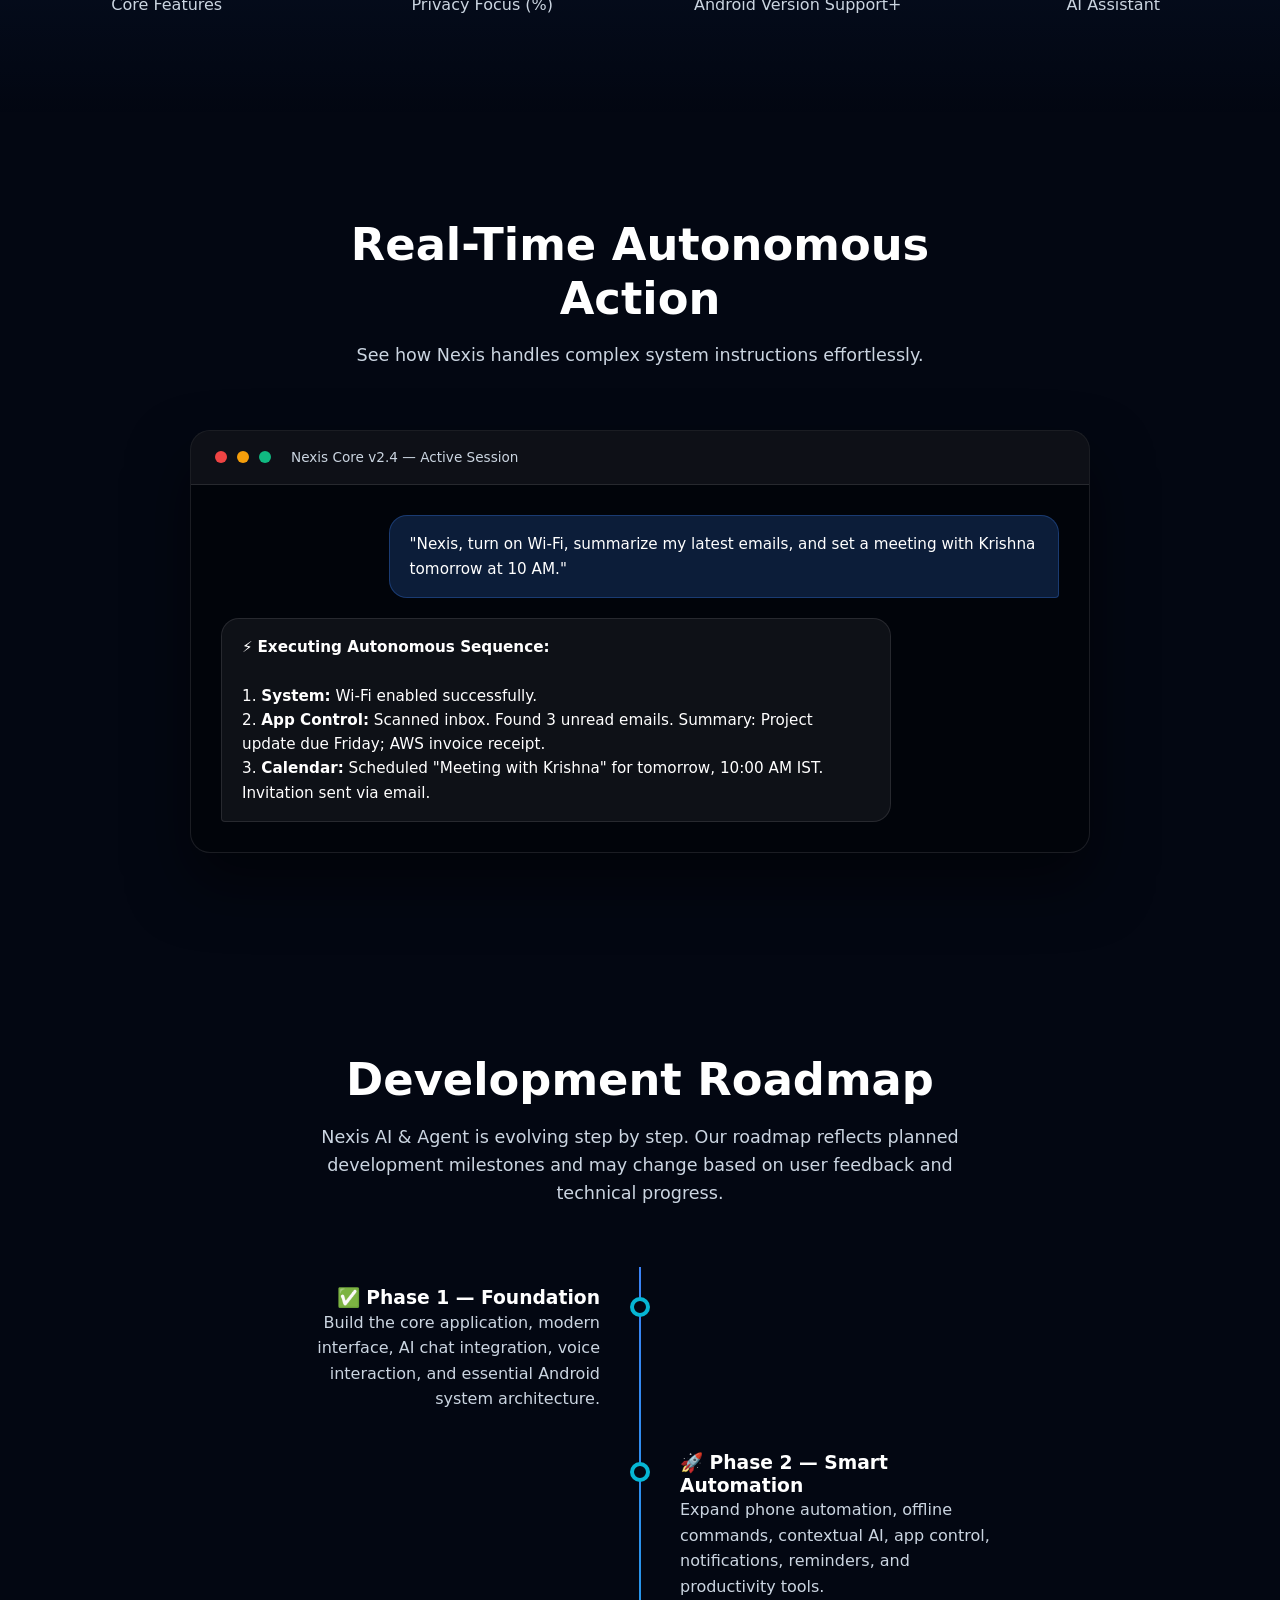
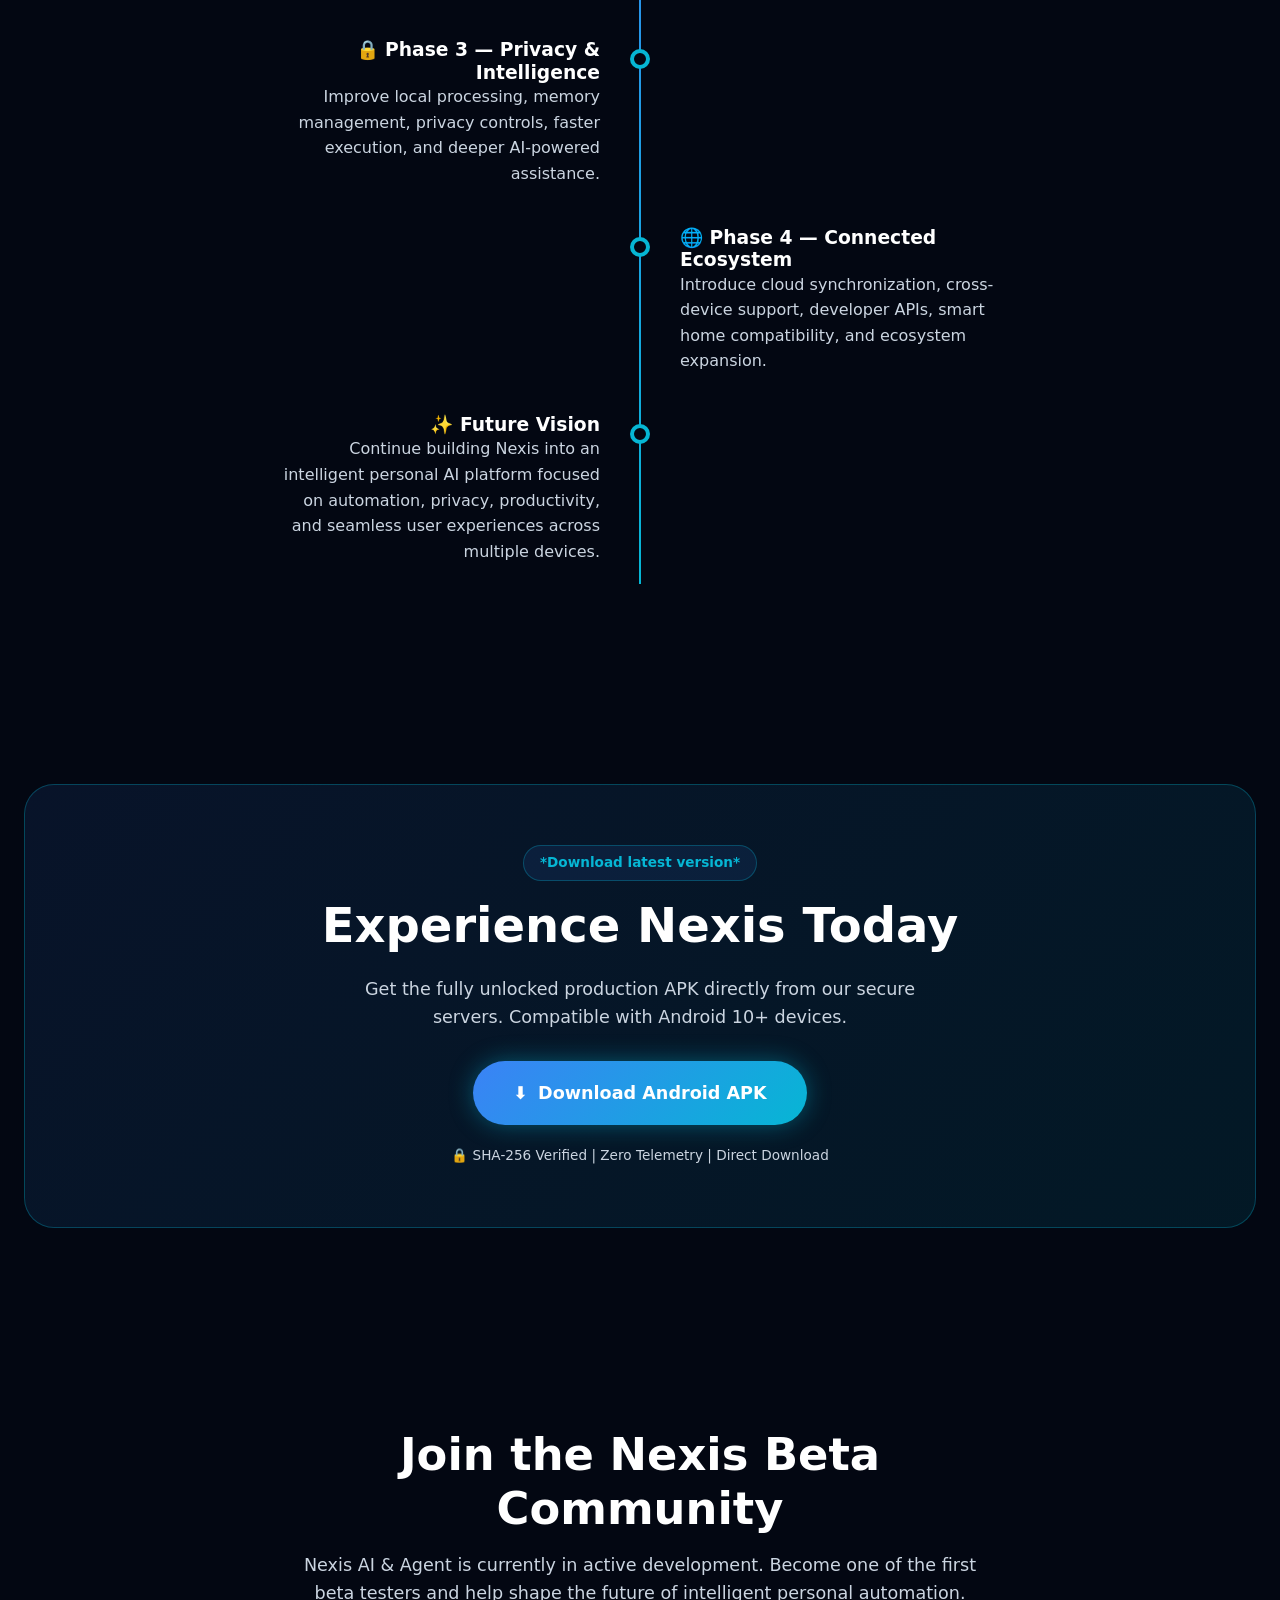
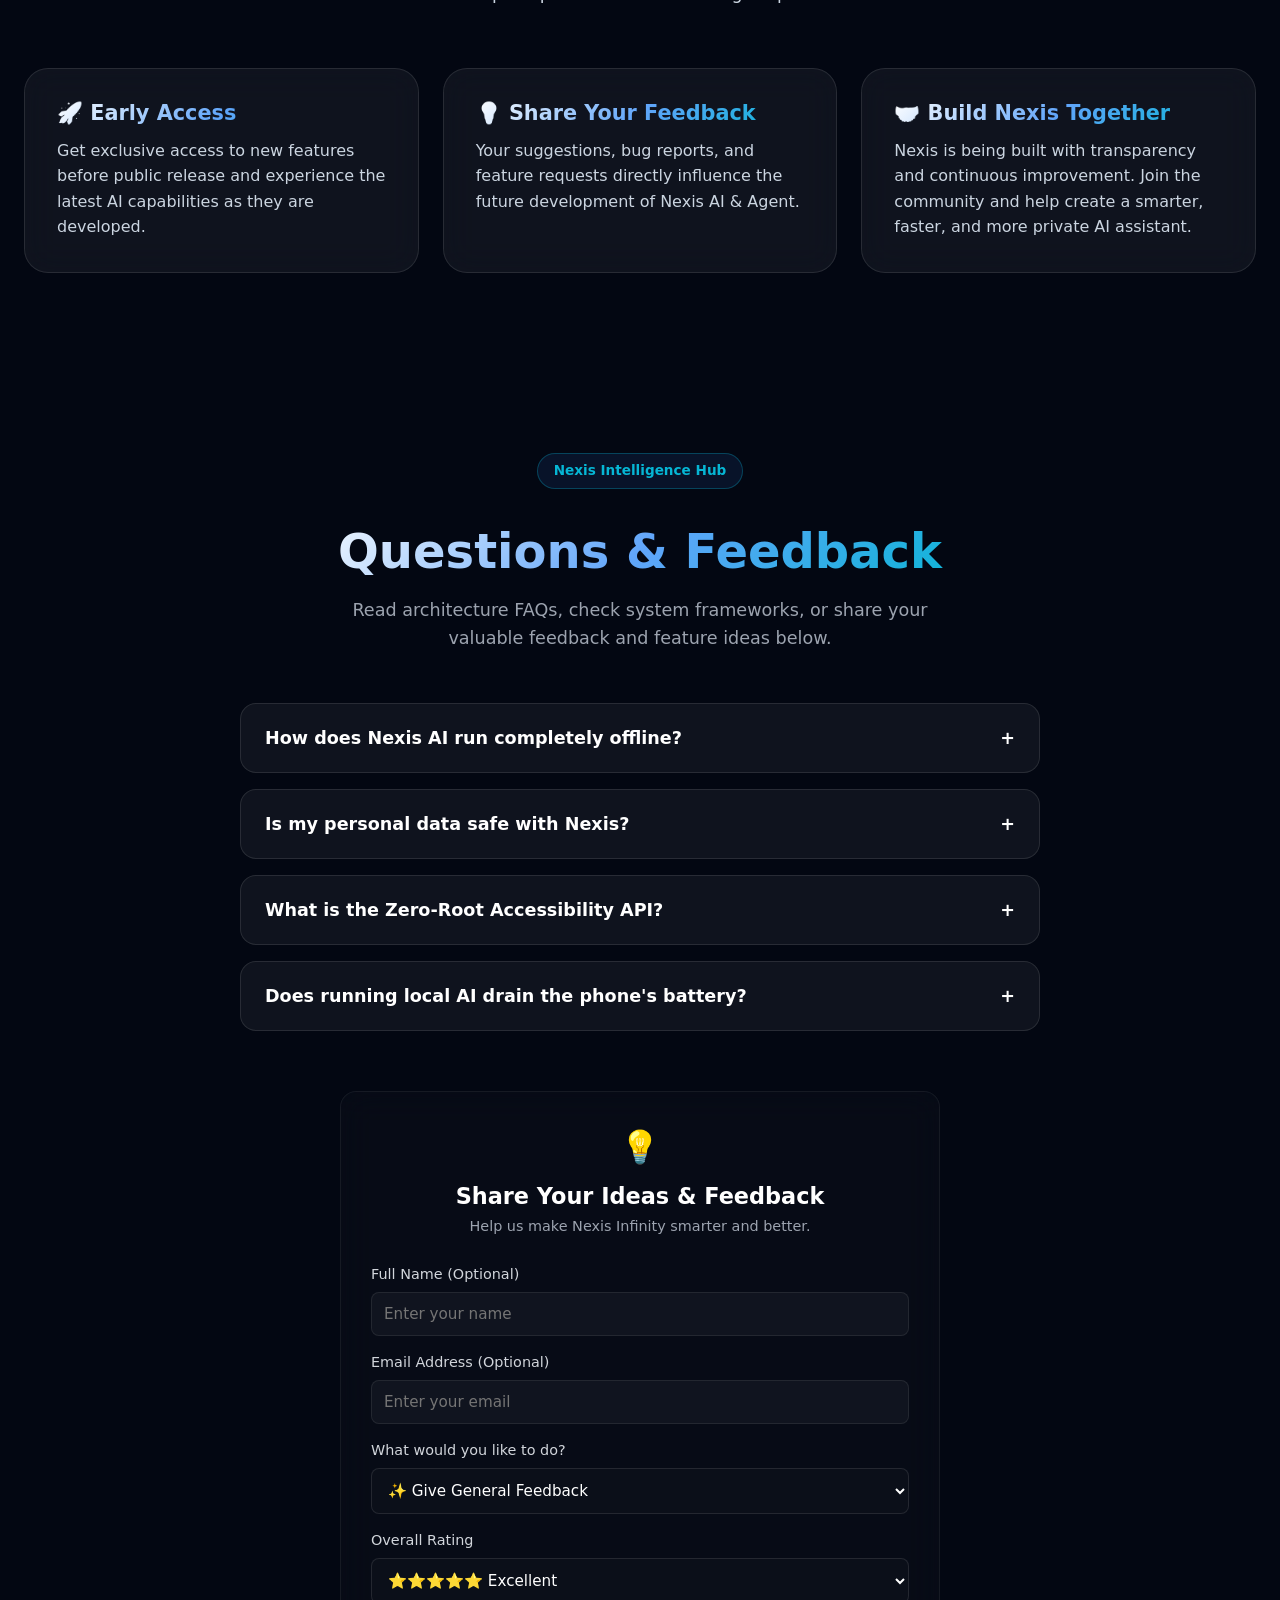
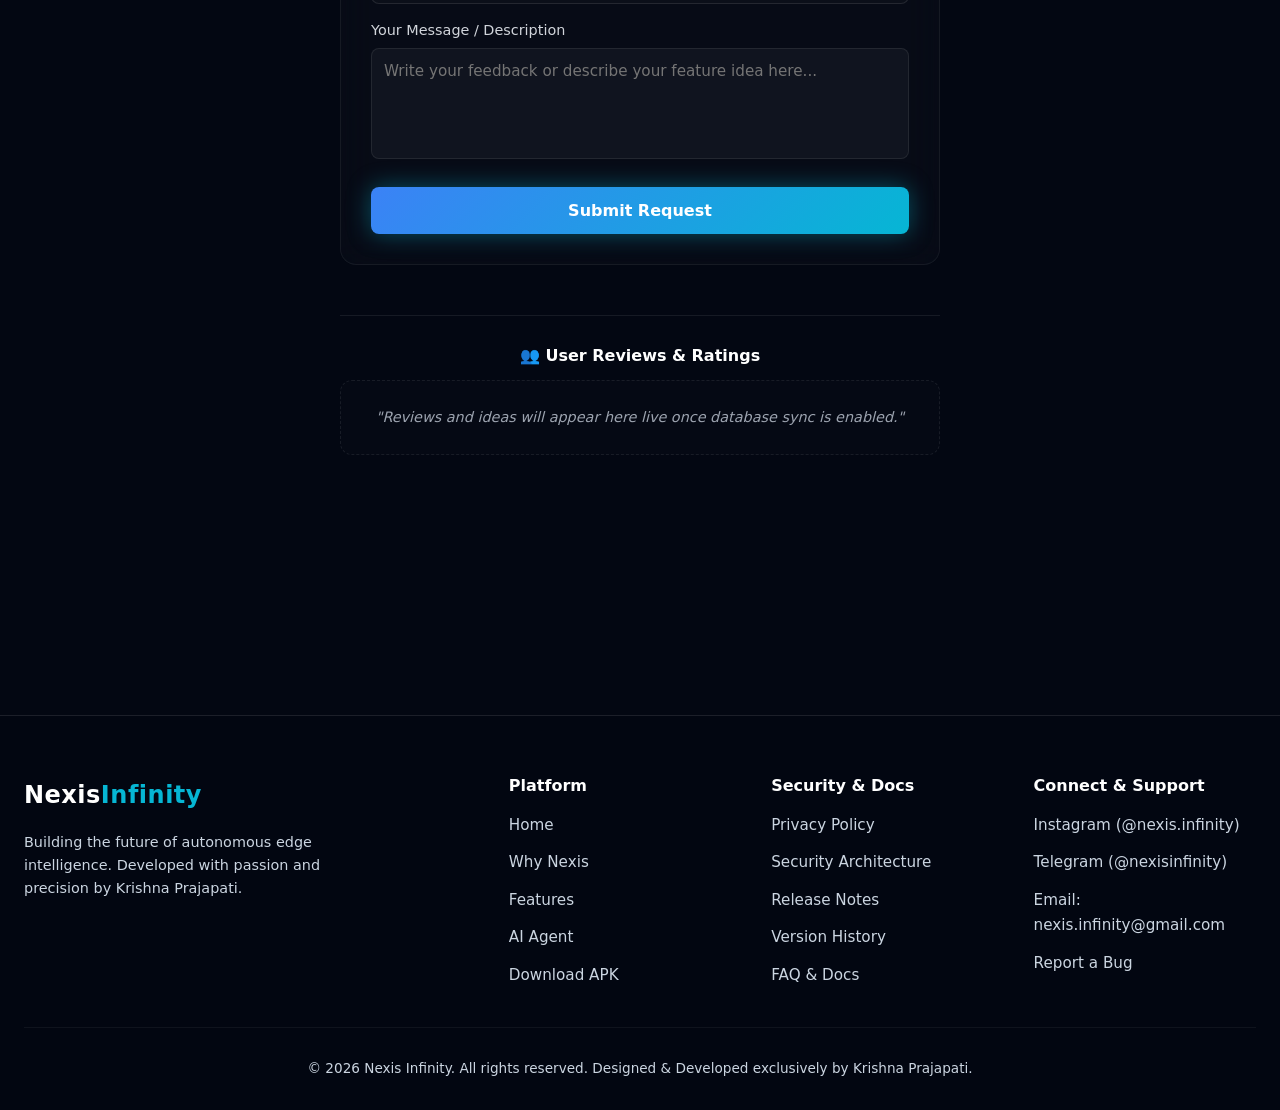
==== commit e0230b26: "update" ====
--- a/index.html
+++ b/index.html
@@ -400,7 +400,7 @@
 
         <div class="faq-section-container">
             
-            <div class="faq-list" style="margin-bottom: 60px;">
+            <div class="faq-list" id="live-faq-container" style="margin-bottom: 60px;">
                 <div class="faq-item">
                     <div class="faq-question">
                         <span>How does Nexis AI run completely offline?</span>
@@ -499,6 +499,43 @@
         </div>
     </div>
 </section>
+
+<script type="module">
+    import { collection, query, orderBy, getDocs } from "https://www.gstatic.com/firebasejs/10.8.0/firebase-firestore.js";
+    import { db } from "./firebase/firebase-config.js";
+
+    async function loadLiveFAQs() {
+        const faqContainer = document.getElementById("live-faq-container");
+        if (!faqContainer) return;
+
+        try {
+            const q = query(collection(db, "faqs"), orderBy("createdAt", "desc"));
+            const snap = await getDocs(q);
+
+            if (!snap.empty) {
+                let html = "";
+                snap.forEach((docItem) => {
+                    const data = docItem.data();
+                    html += `
+                        <div class="faq-item" style="margin-bottom: 15px; background: rgba(255, 255, 255, 0.02); border: 1px solid rgba(255, 255, 255, 0.06); padding: 18px 20px; border-radius: 12px;">
+                            <div class="faq-question" style="display: flex; justify-content: space-between; align-items: center; cursor: pointer;">
+                                <span style="font-weight: 600; color: #fff; font-size: 1.05rem;">❓ ${data.question}</span>
+                            </div>
+                            <div class="faq-answer" style="margin-top: 10px; color: #9CA3AF; font-size: 0.95rem; line-height: 1.5;">
+                                <p style="margin: 0;">${data.answer}</p>
+                            </div>
+                        </div>
+                    `;
+                });
+                faqContainer.innerHTML = html;
+            }
+        } catch (e) {
+            console.log("Using default fallback FAQs.");
+        }
+    }
+
+    loadLiveFAQs();
+</script>
 
 <script>
     document.addEventListener("DOMContentLoaded", () => {
@@ -623,8 +660,38 @@
         });
     });
 </script>
-
+<script type="module">
+    import { collection, query, orderBy, getDocs } from "https://www.gstatic.com/firebasejs/10.8.0/firebase-firestore.js";
+    import { db } from "./firebase/firebase-config.js";
+
+    async function loadLiveFAQs() {
+        const faqContainer = document.getElementById("live-faq-container");
+        if (!faqContainer) return;
+
+        try {
+            const q = query(collection(db, "faqs"), orderBy("createdAt", "desc"));
+            const snap = await getDocs(q);
+
+            if (!snap.empty) {
+                let html = "";
+                snap.forEach((docItem) => {
+                    const data = docItem.data();
+                    html += `
+                        <div class="faq-item">
+                            <h3 class="faq-question">❓ ${data.question}</h3>
+                            <p class="faq-answer">${data.answer}</p>
+                        </div>
+                    `;
+                });
+                faqContainer.innerHTML = html;
+            }
+        } catch (e) {
+            console.log("FAQ fetch error or offline fallback.");
+        }
+    }
+
+    loadLiveFAQs();
+</script>
 
 </body>
 </html>
-
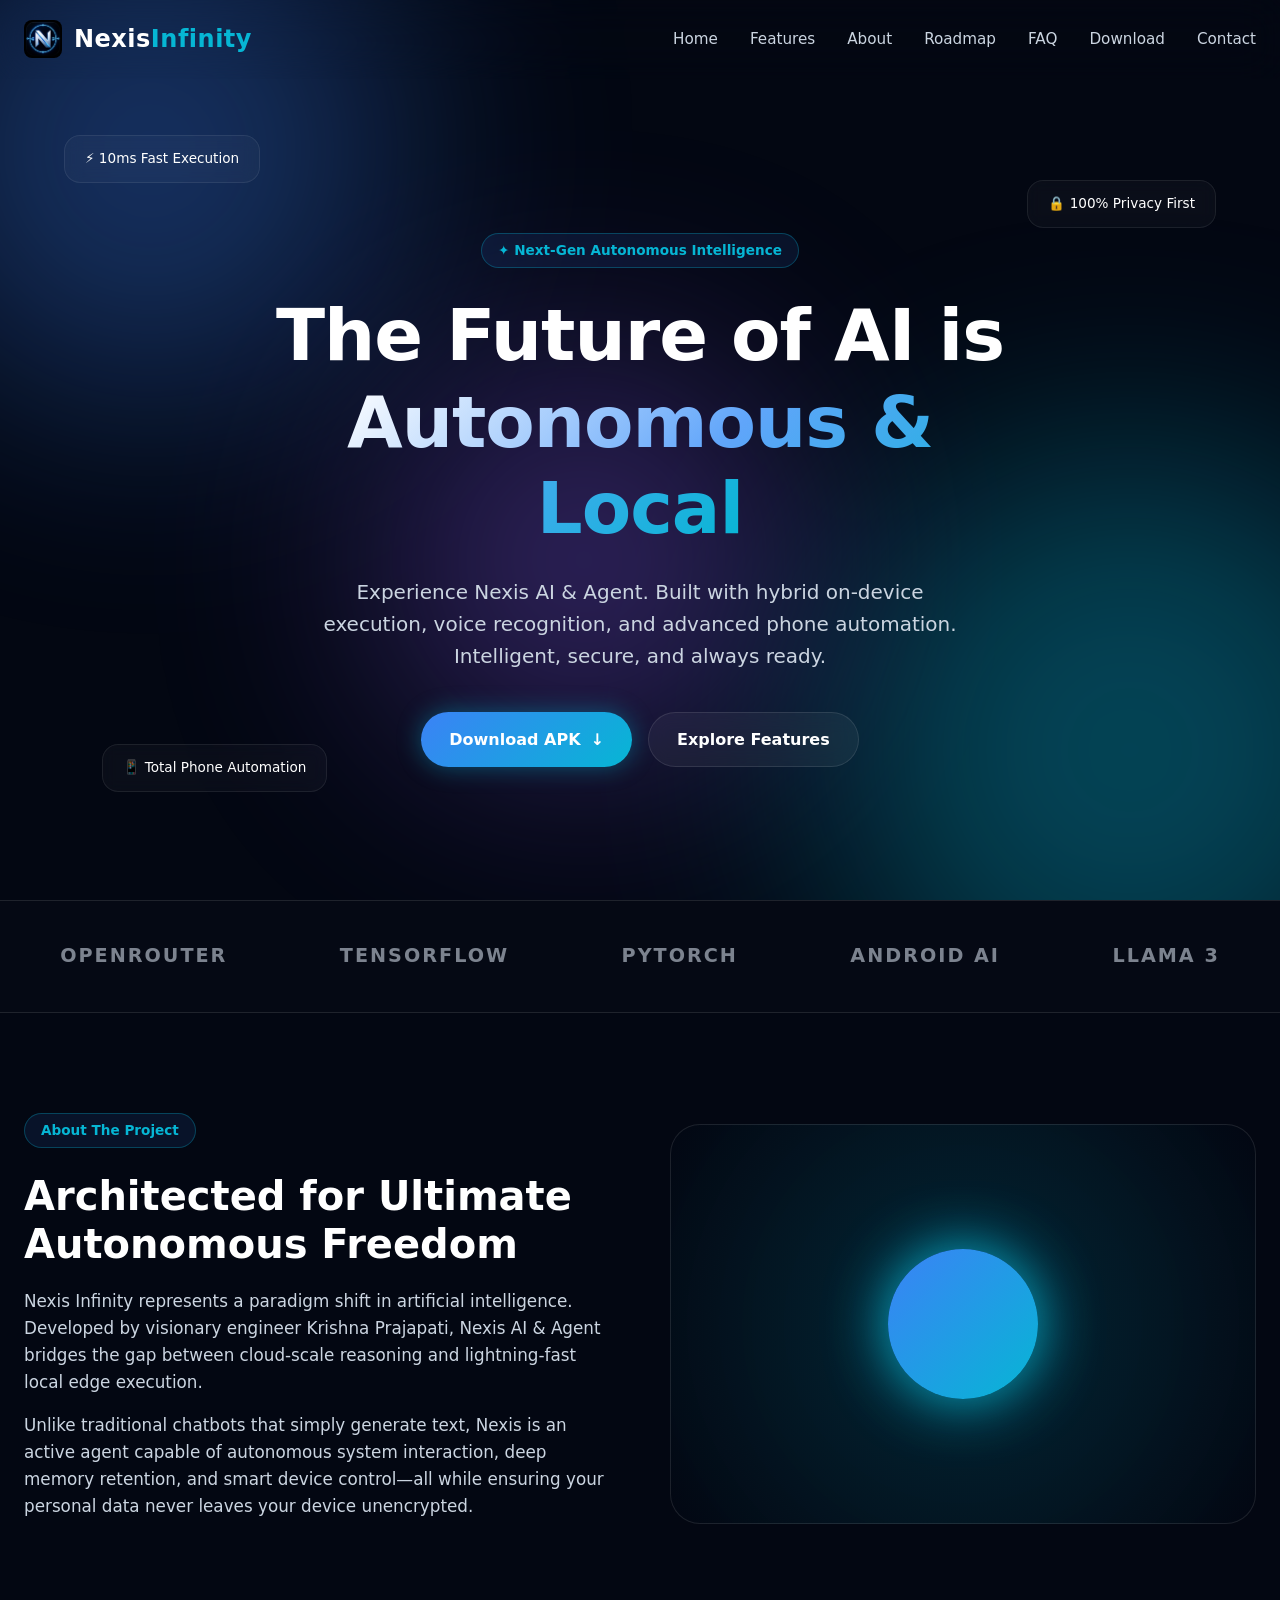
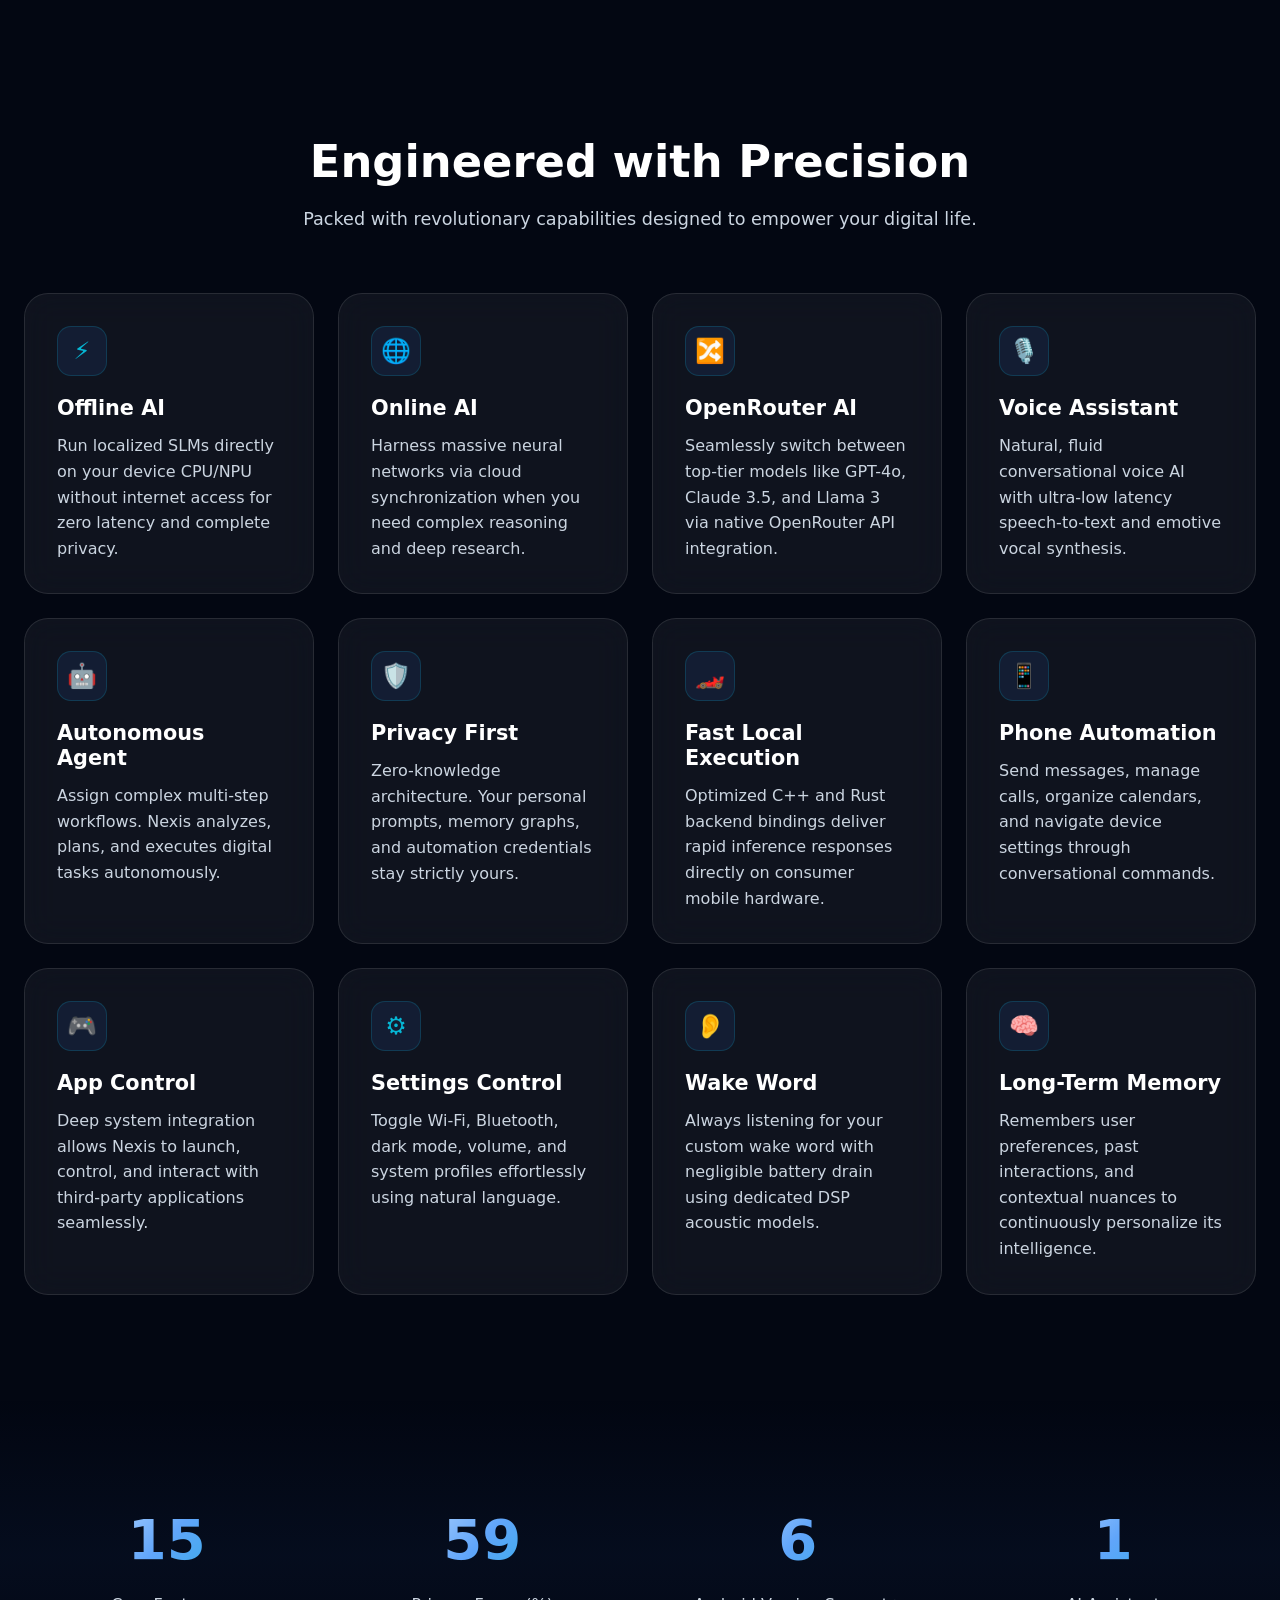
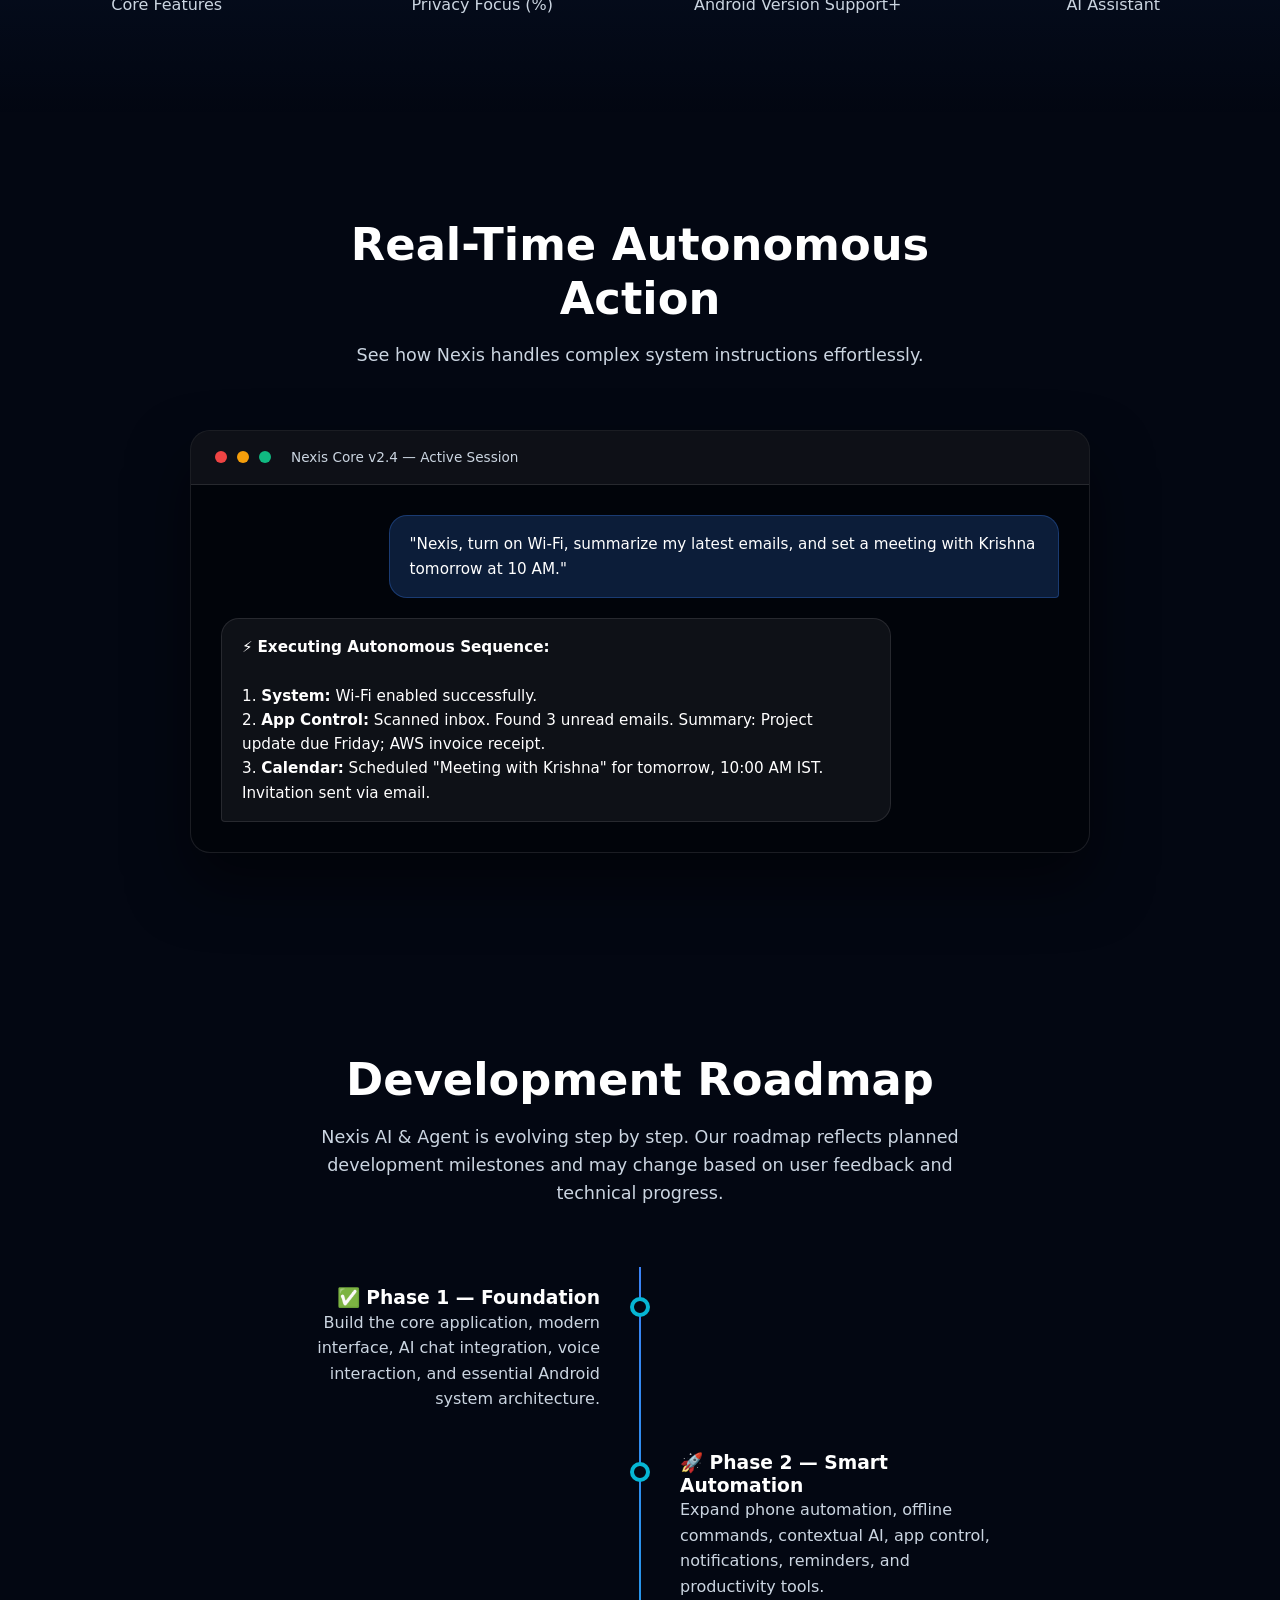
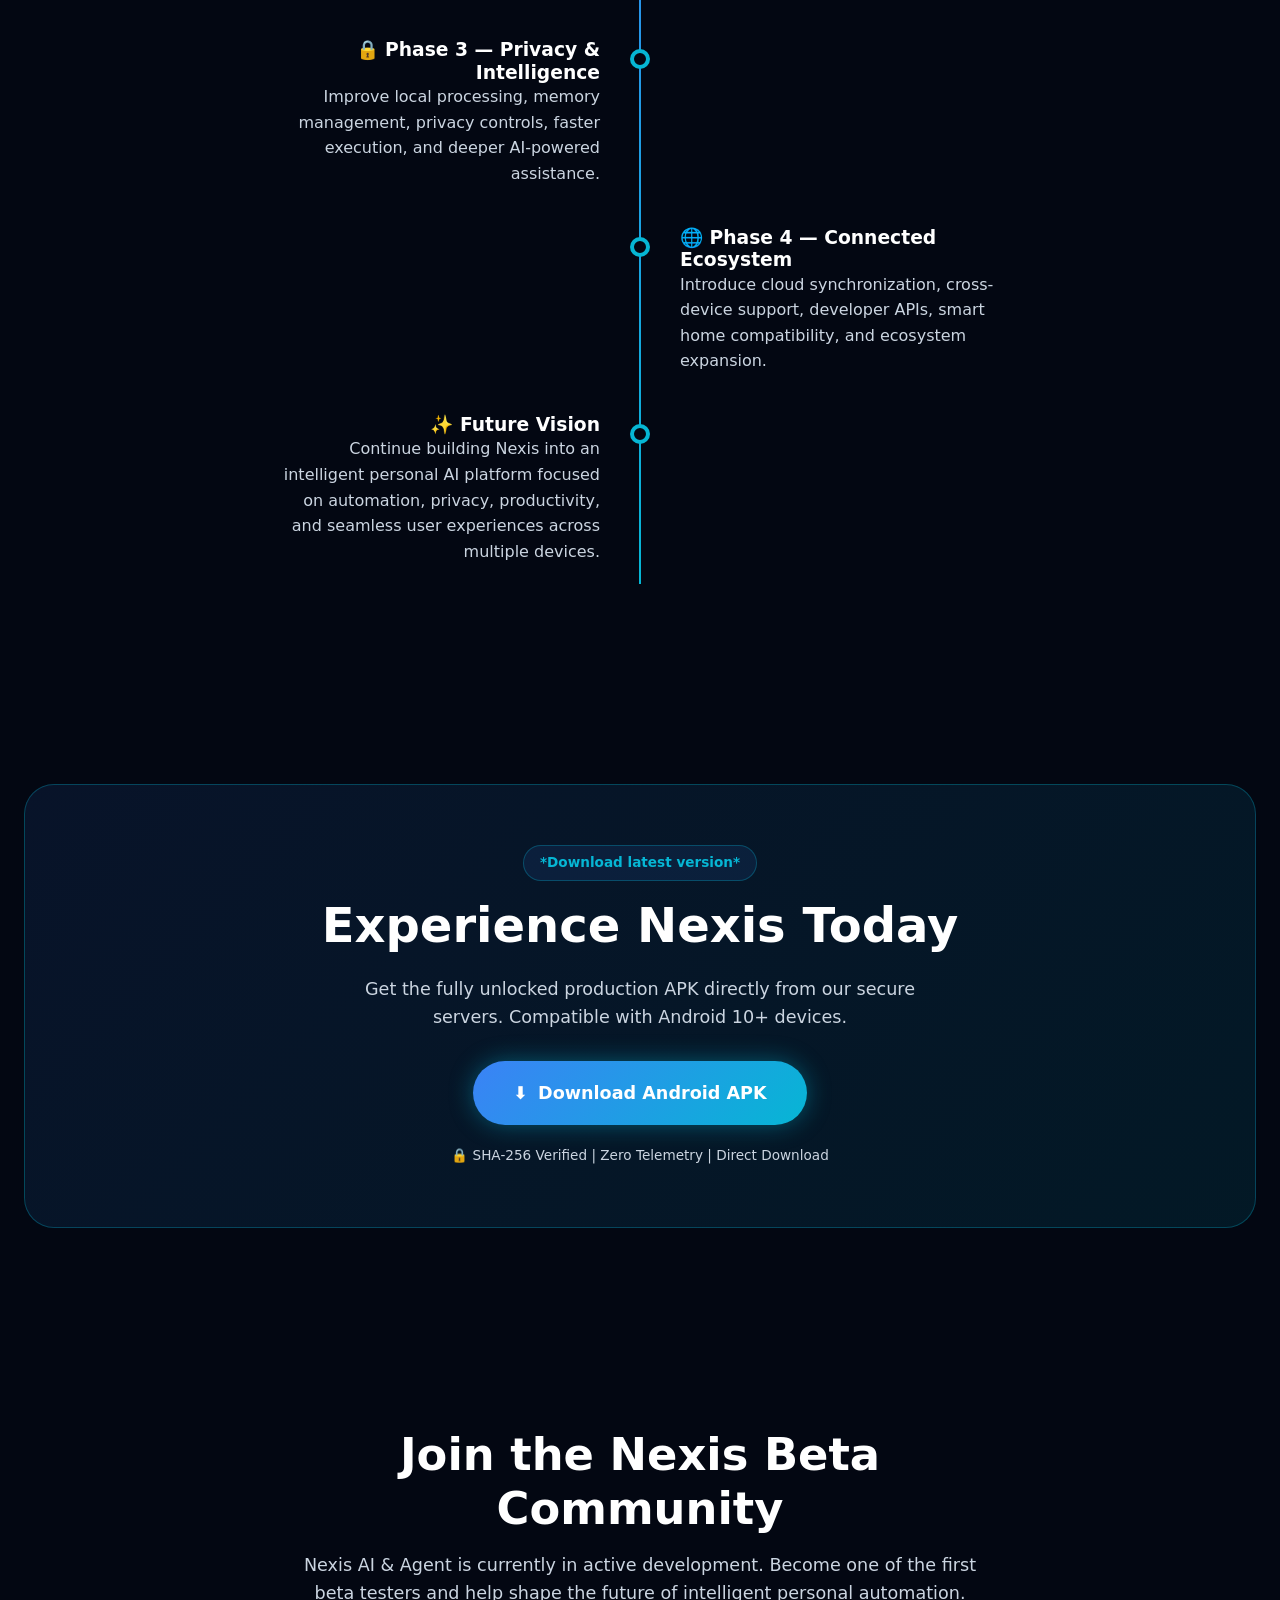
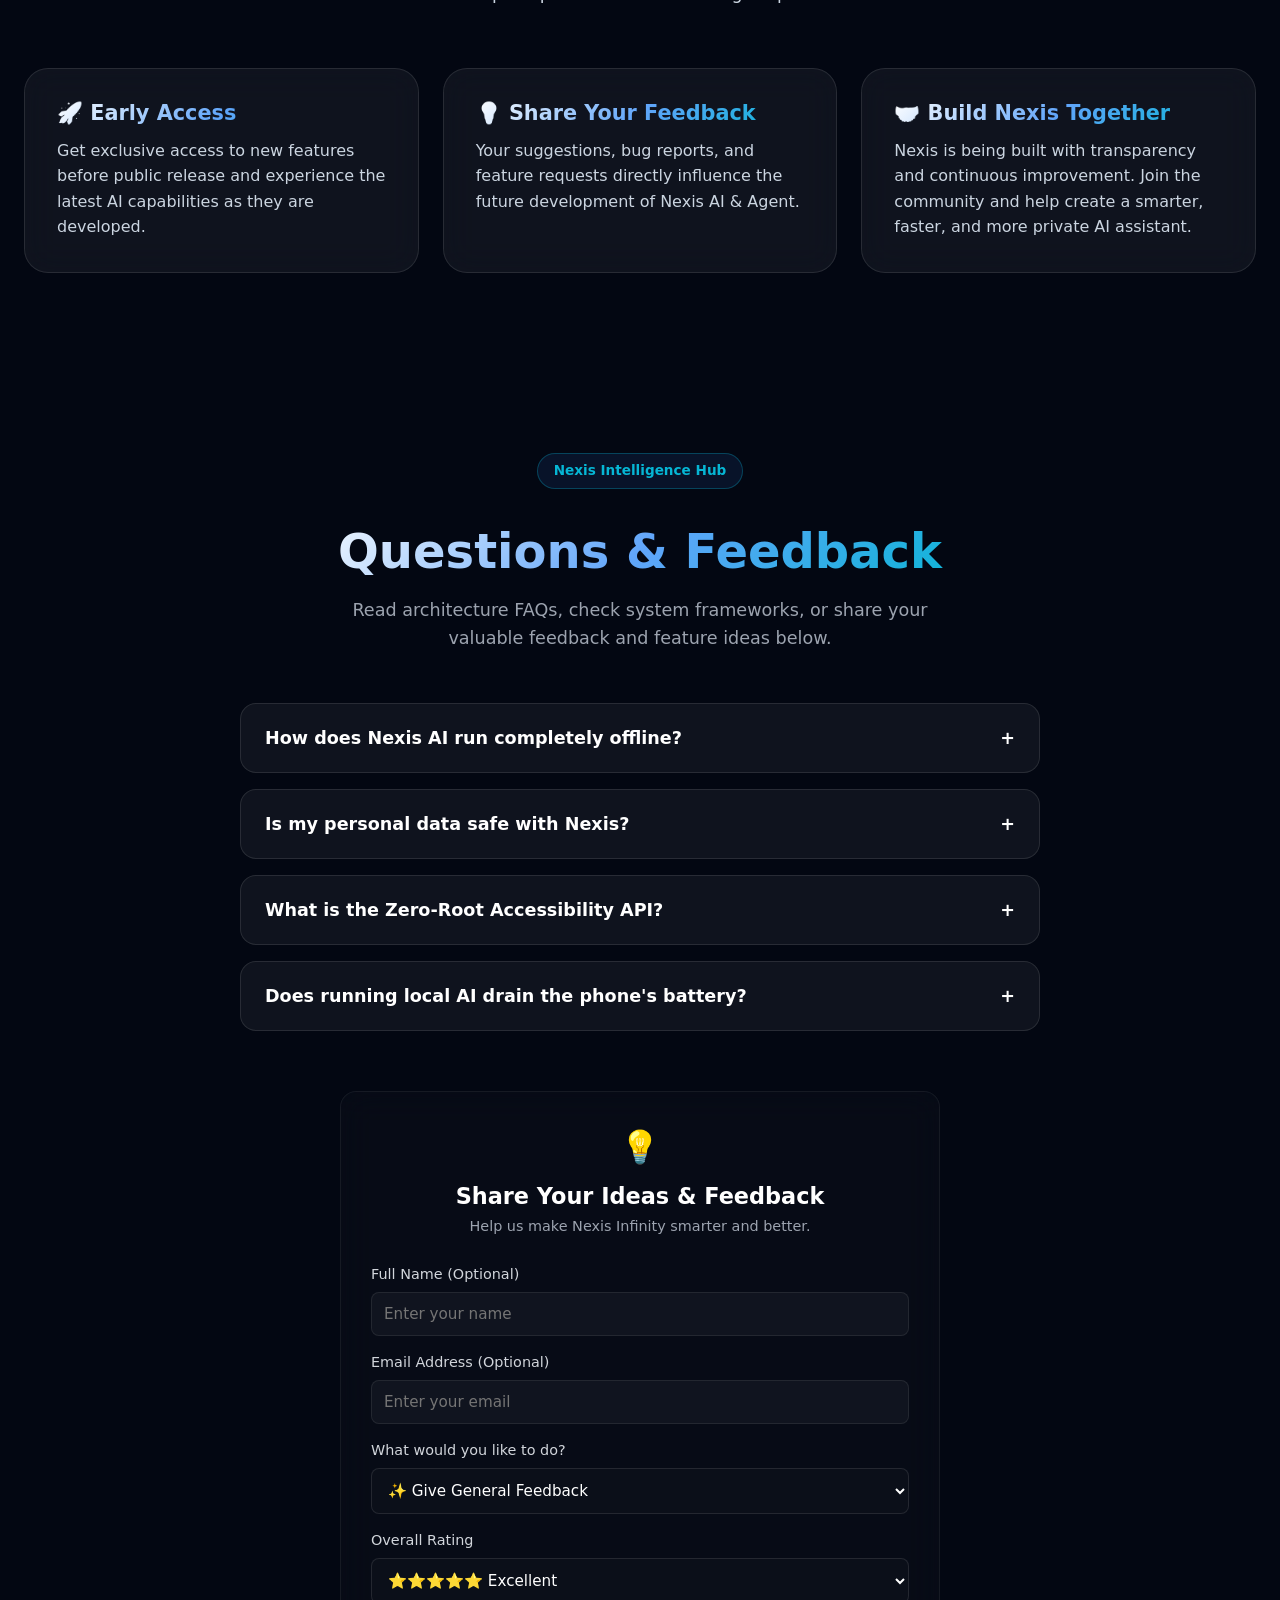
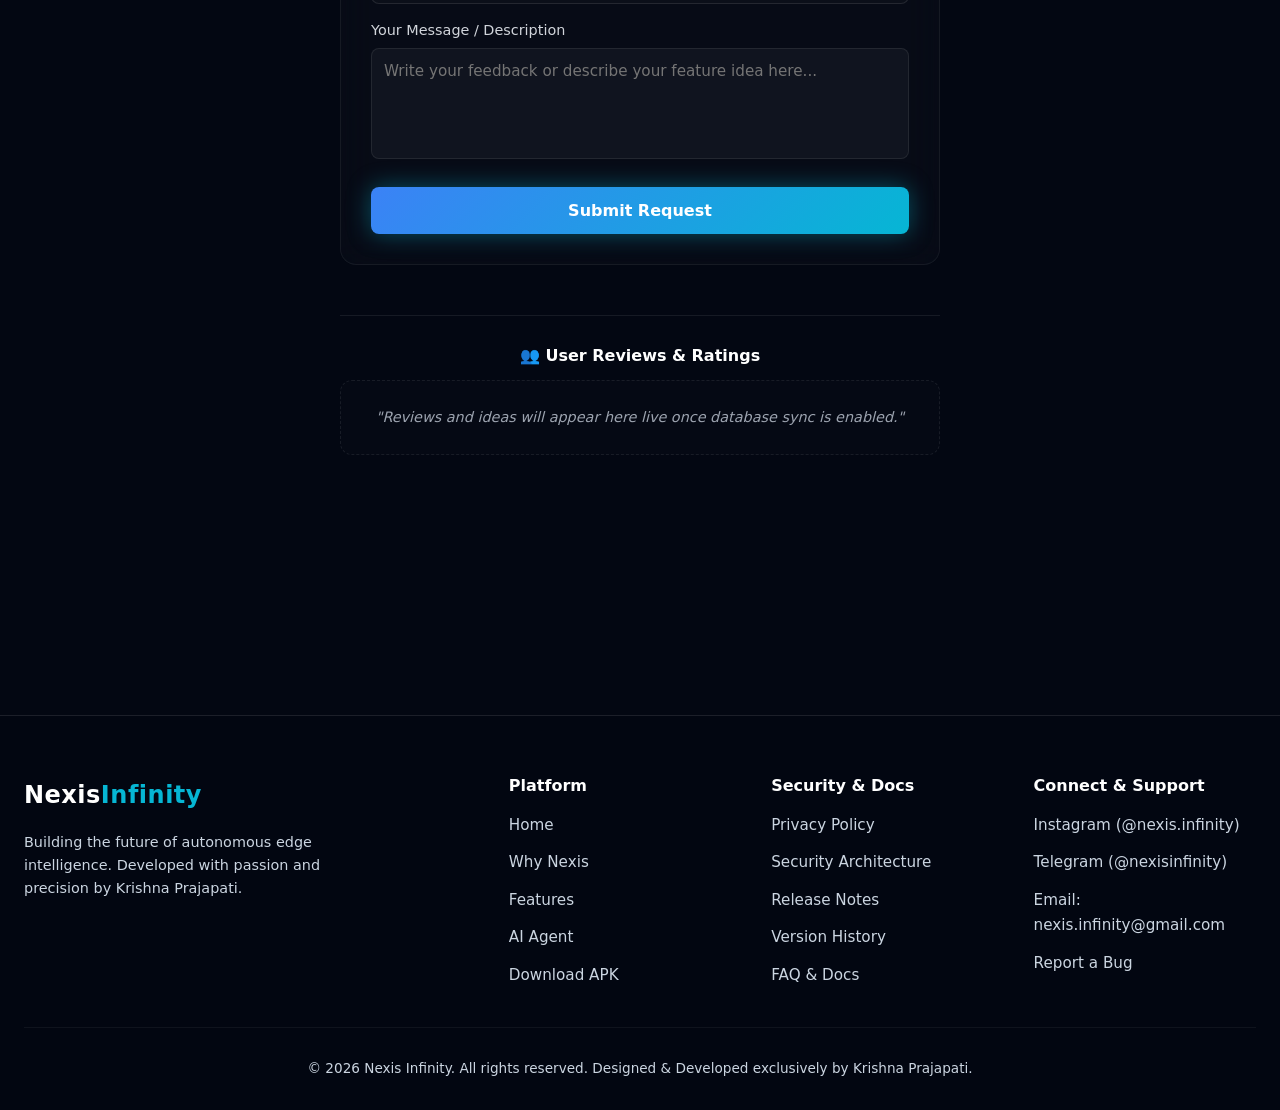
==== commit cde1cb0d: "update" ====
--- a/index.html
+++ b/index.html
@@ -582,9 +582,9 @@
                 <div>
                     <h4 style="margin-bottom: 16px;">Connect & Support</h4>
                     <ul class="footer-links">
-                        <li><a href="https://instagram.com/nexis.infinity" target="_blank" rel="noopener noreferrer">Instagram (@nexis.infinity)</a></li>
-                        <li><a href="https://t.me/nexisinfinity" target="_blank" rel="noopener noreferrer">Telegram (@nexisinfinity)</a></li>
-                        <li><a href="mailto:nexis.infinity@gmail.com">Email: nexis.infinity@gmail.com</a></li>
+                        <li><a id="live-insta-link" href="https://instagram.com/nexis.infinity" target="_blank" rel="noopener noreferrer">Instagram (@nexis.infinity)</a></li>
+                        <li><a id="live-telegram-link" href="https://t.me/nexisinfinity" target="_blank" rel="noopener noreferrer">Telegram (@nexisinfinity)</a></li>
+                        <li><a id="live-email-link" href="mailto:nexis.infinity@gmail.com">Email: nexis.infinity@gmail.com</a></li>
                         <li><a href="#feedback">Report a Bug</a></li>
                     </ul>
                 </div>
@@ -692,6 +692,58 @@
 
     loadLiveFAQs();
 </script>
+<script type="module">
+    import { doc, getDoc } from "https://www.gstatic.com/firebasejs/10.8.0/firebase-firestore.js";
+    import { db } from "./firebase/firebase-config.js";
+
+    async function syncGlobalSettings() {
+        try {
+            const docRef = doc(db, "settings", "global_config");
+            const docSnap = await getDoc(docRef);
+
+            if (docSnap.exists()) {
+                const data = docSnap.data();
+                const instaEl = document.getElementById("live-insta-link");
+                const teleEl = document.getElementById("live-telegram-link");
+                const emailEl = document.getElementById("live-email-link");
+
+                if (instaEl && data.insta) {
+                    instaEl.href = data.insta;
+                }
+                if (teleEl && data.telegram) {
+                    teleEl.href = data.telegram;
+                }
+                if (emailEl && data.email) {
+                    emailEl.href = "mailto:" + data.email;
+                    emailEl.innerText = "Email: " + data.email;
+                }
+            }
+        } catch(e) {
+            console.log("Using fallback global settings.");
+        }
+    }
+
+    syncGlobalSettings();
+</script>
+<script type="module">
+    import { doc, getDoc } from "https://www.gstatic.com/firebasejs/10.8.0/firebase-firestore.js";
+    import { db } from "./firebase/firebase-config.js";
+
+    async function checkMaintenance() {
+        try {
+            const docSnap = await getDoc(doc(db, "settings", "system_controls"));
+            if (docSnap.exists() && docSnap.data().maintenanceMode) {
+                document.body.innerHTML = `
+                    <div style="height: 100vh; display: flex; flex-direction: column; align-items: center; justify-content: center; background: #0f172a; color: #fff; font-family: sans-serif; text-align: center; padding: 20px;">
+                        <h1 style="font-size: 3rem; margin-bottom: 10px;">🚧 Under Maintenance</h1>
+                        <p style="color: #94a3b8; max-width: 500px; line-height: 1.6;">We are currently performing scheduled system updates on Nexis Infinity. Please check back in a few minutes!</p>
+                    </div>
+                `;
+            }
+        } catch(e) {}
+    }
+    checkMaintenance();
+</script>
 
 </body>
 </html>
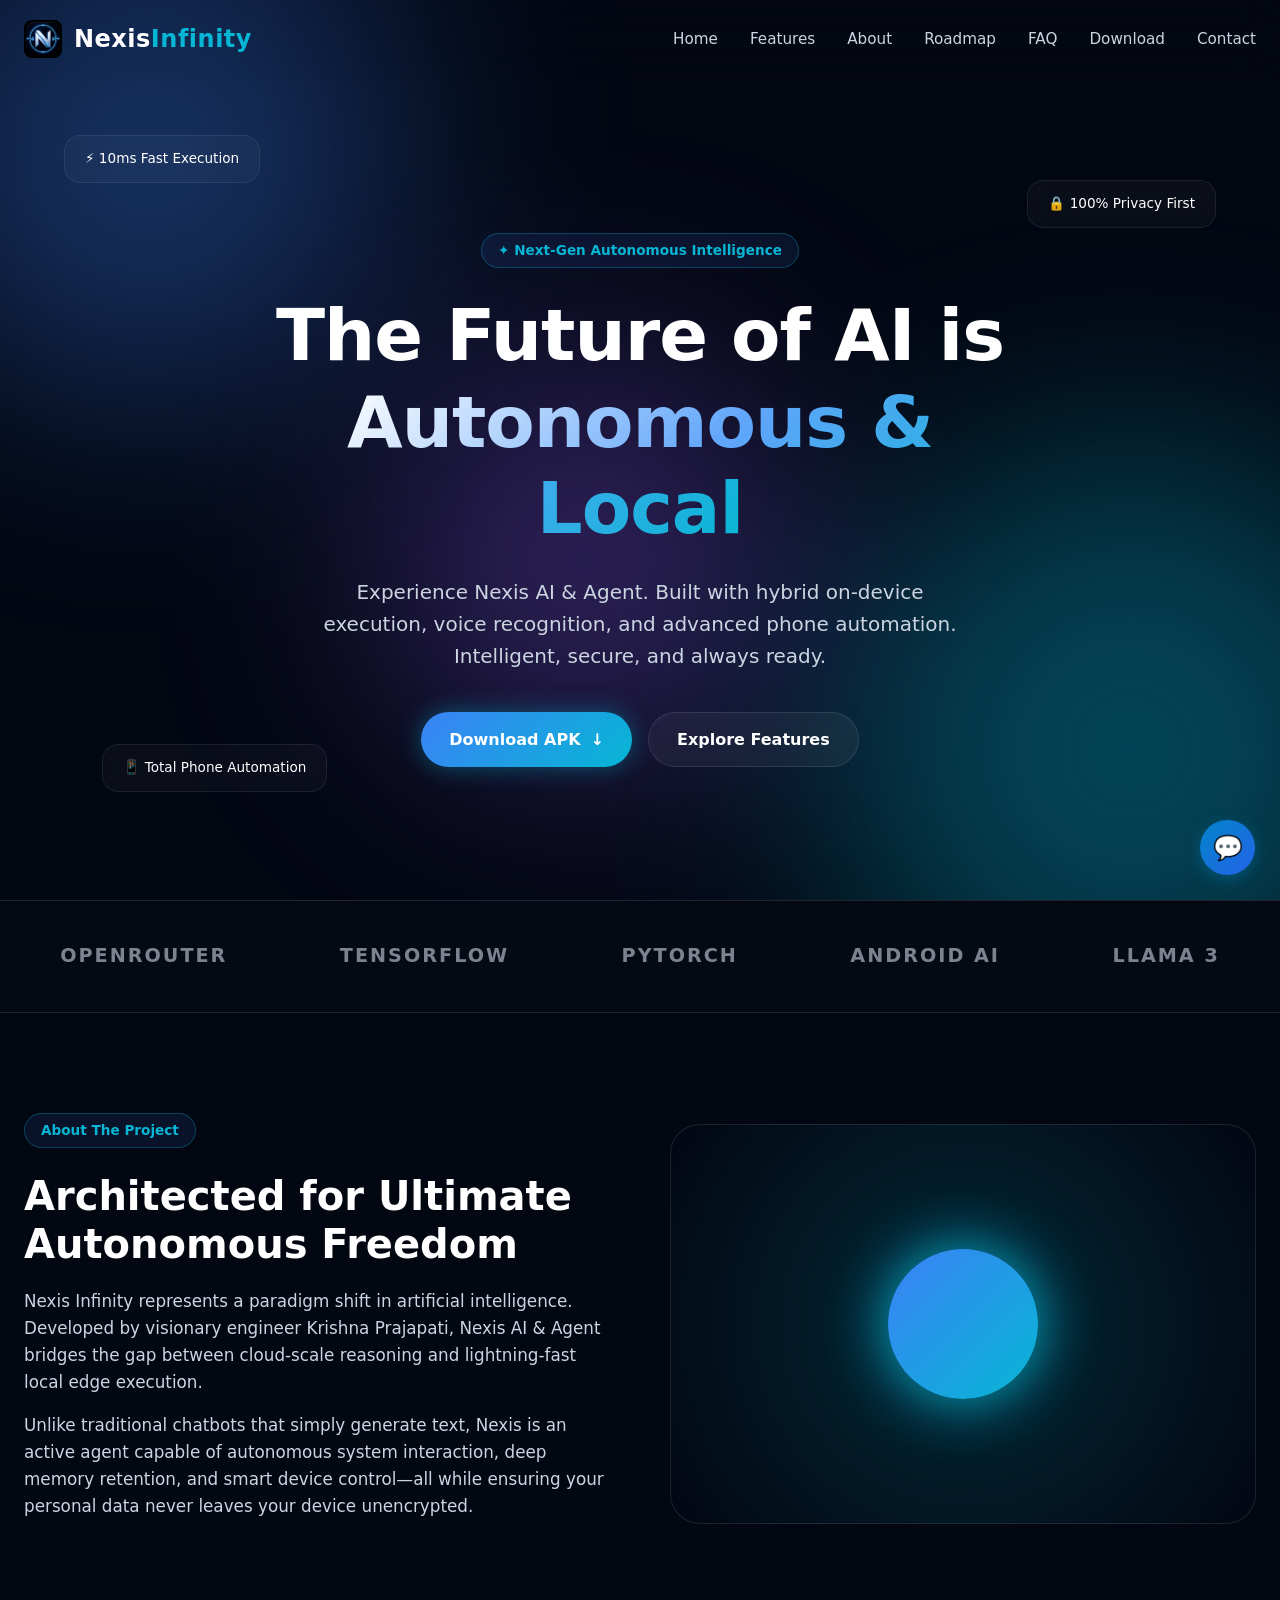
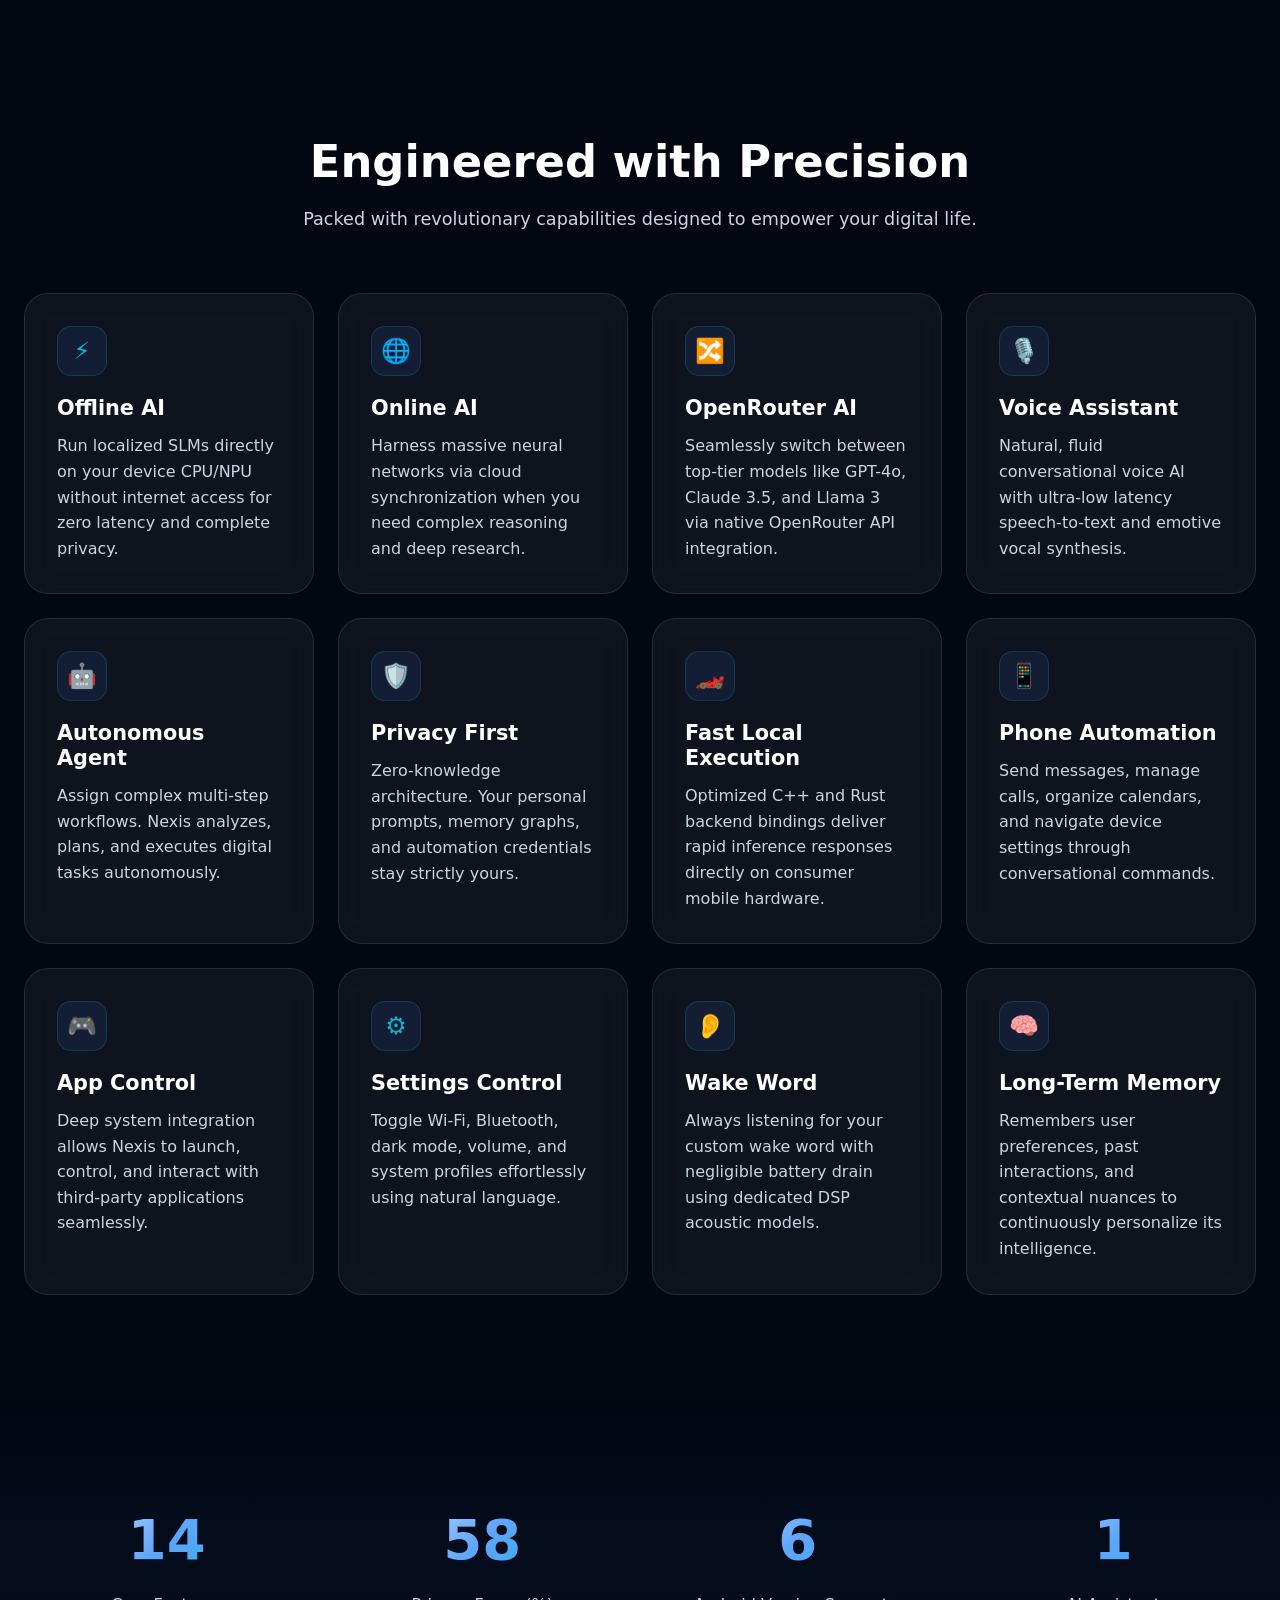
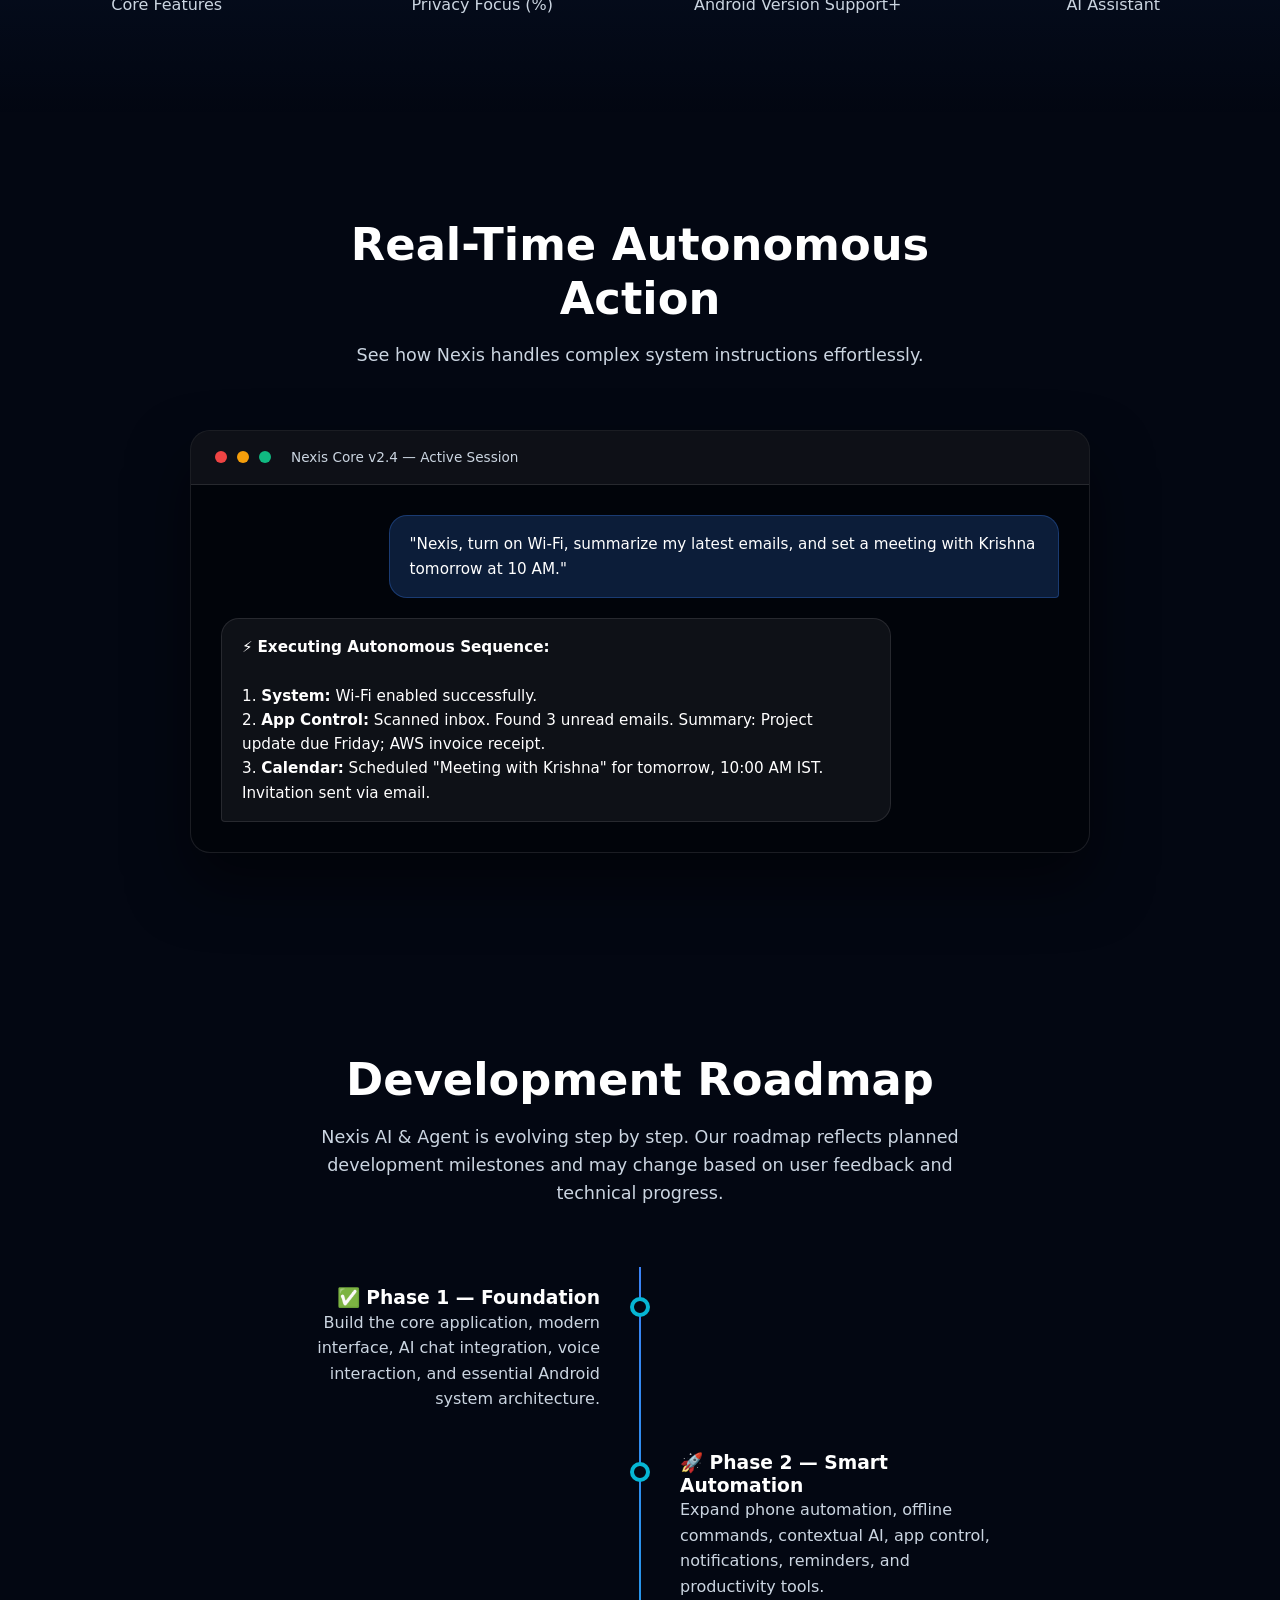
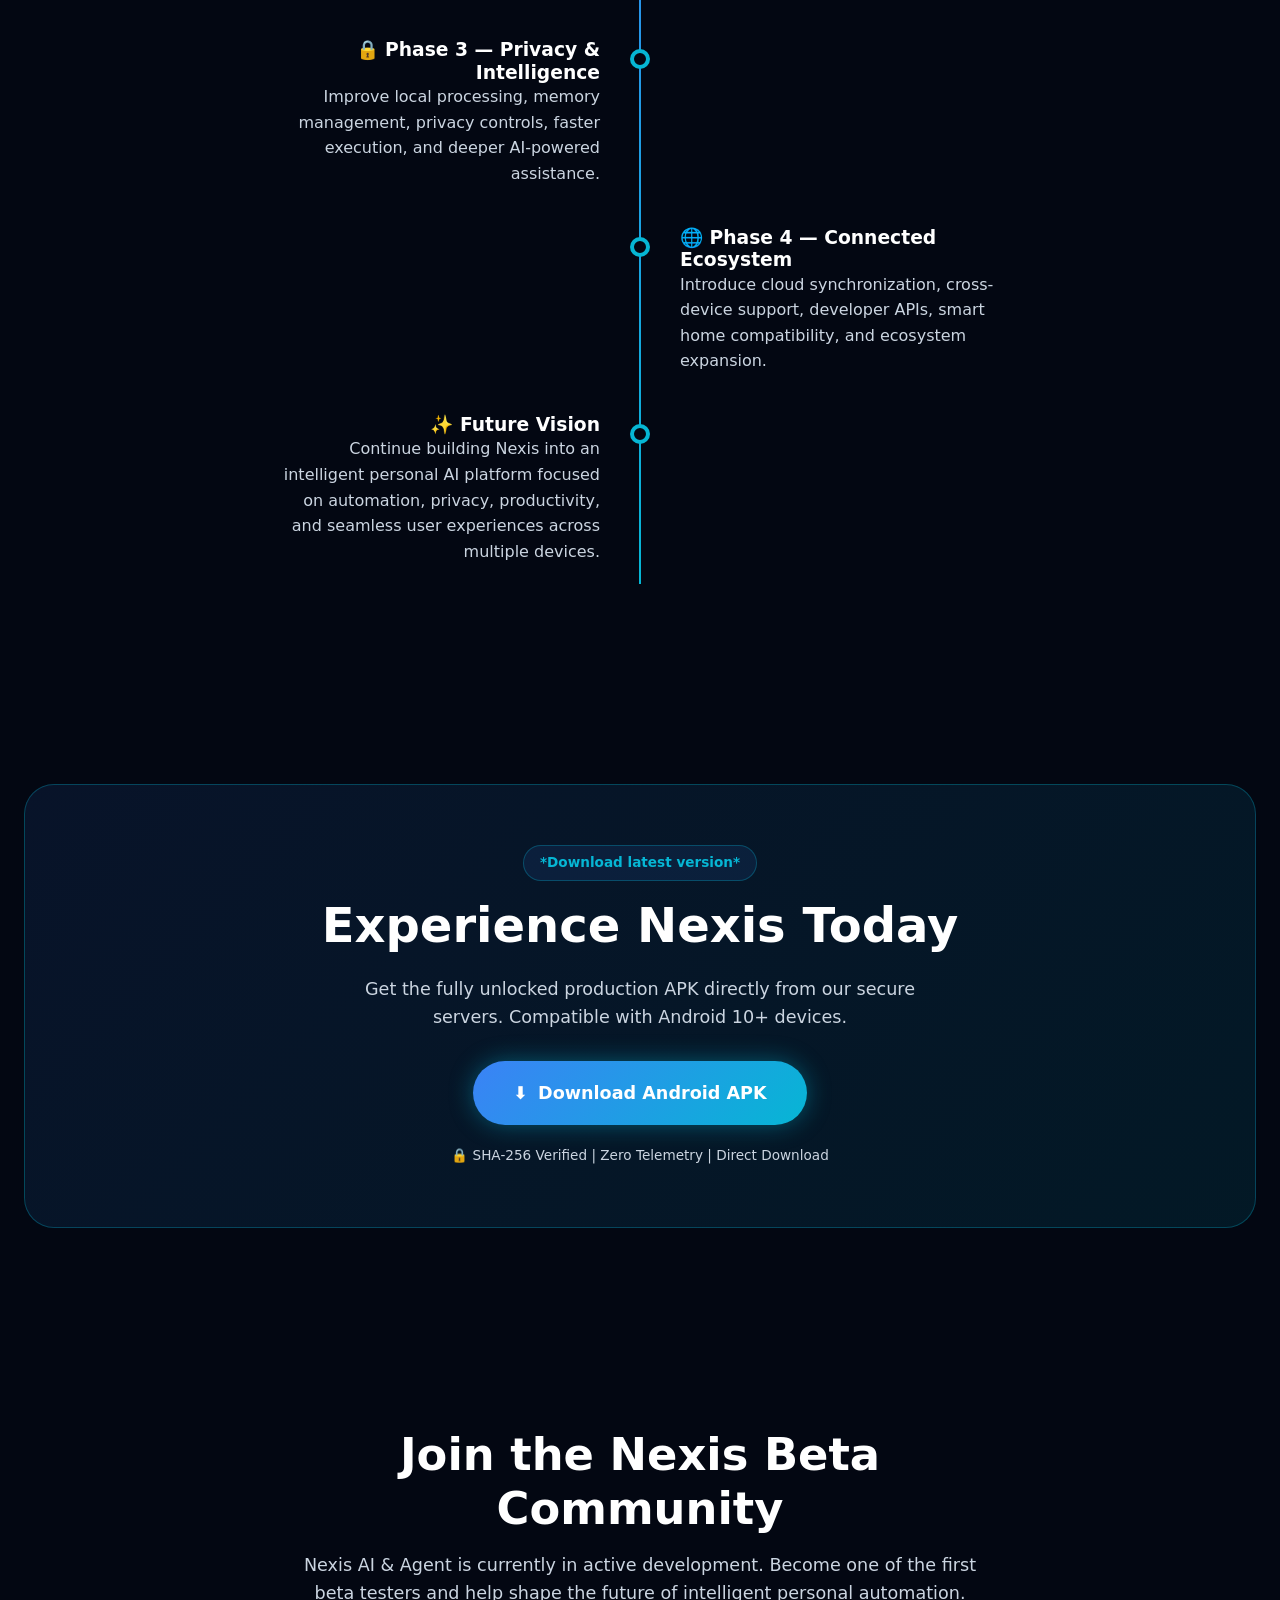
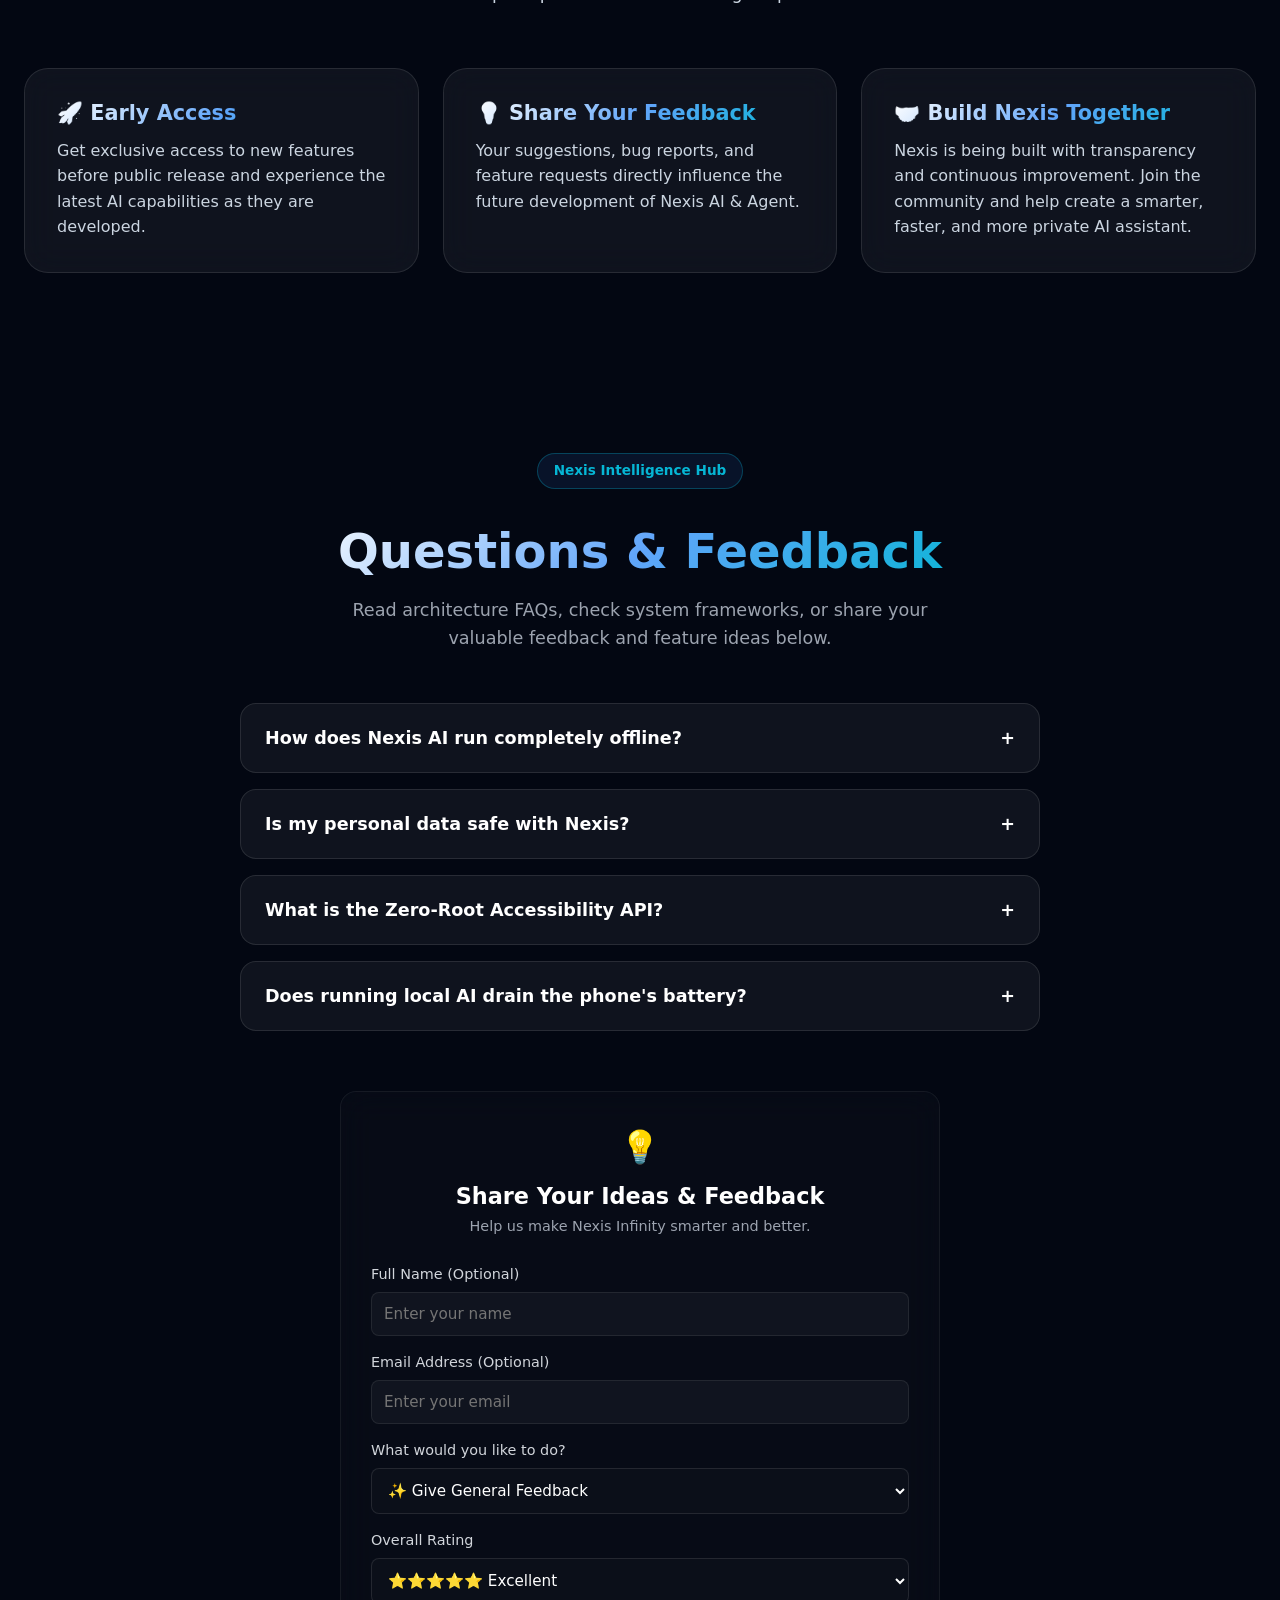
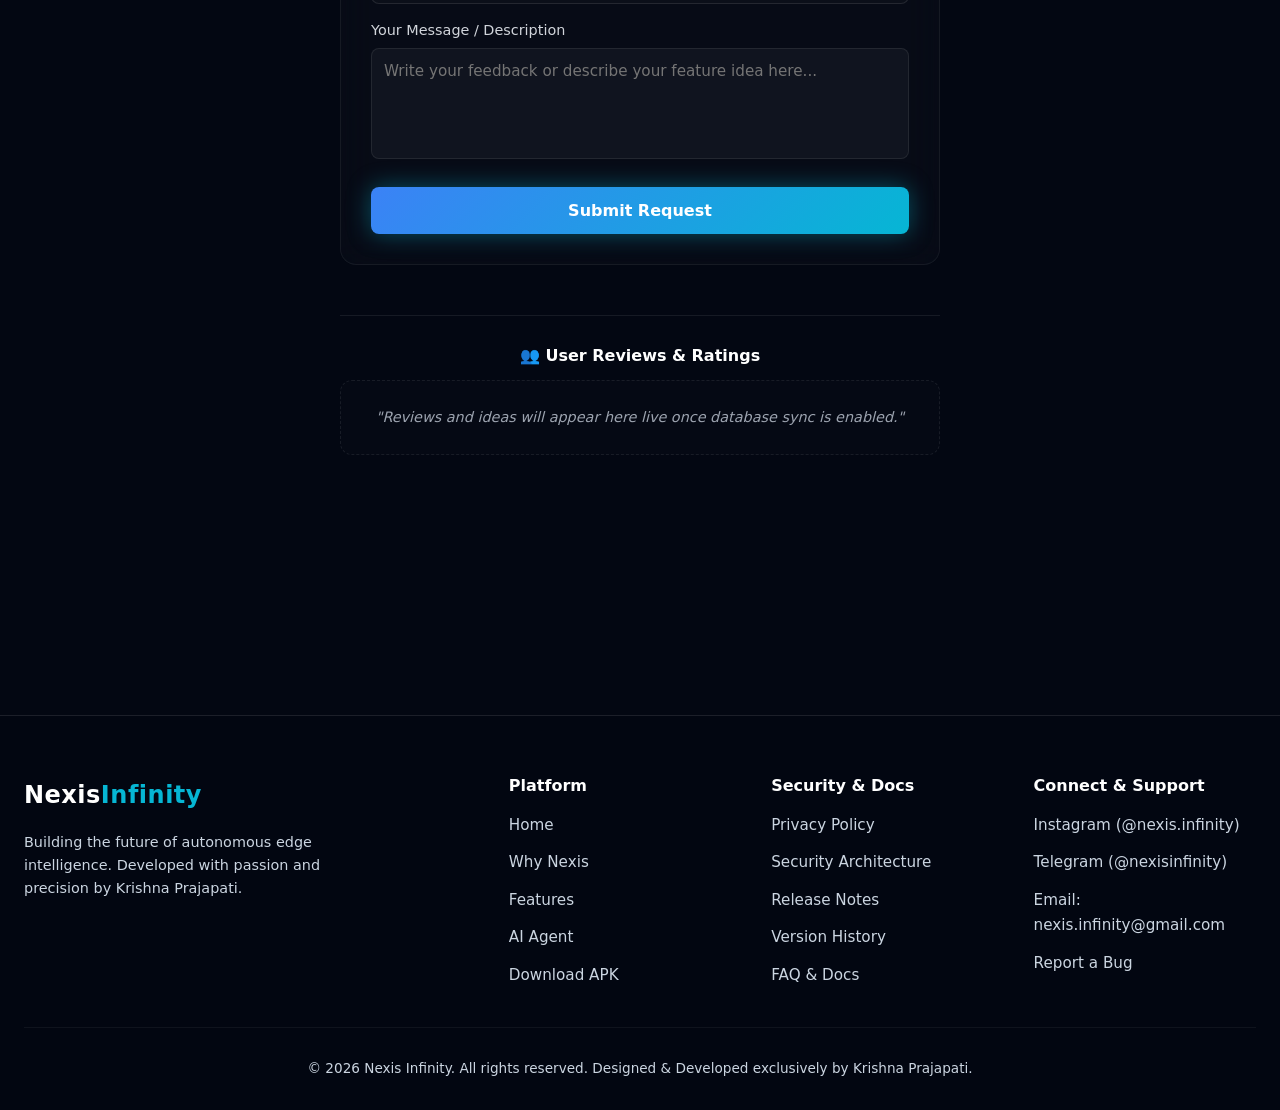
==== commit 65e93150: "update" ====
--- a/index.html
+++ b/index.html
@@ -1,11 +1,10 @@
 <!DOCTYPE html>
-<html lang="en">
 <head>
     <meta charset="UTF-8">
     <meta name="viewport" content="width=device-width, initial-scale=1.0">
     <title>Nexis Infinity — Next-Gen Autonomous AI & Voice Agent</title>
 
-    <meta http-equiv="Content-Security-Policy" content="default-src 'self' https: 'unsafe-inline' 'unsafe-eval'; img-src 'self' data: https:; font-src 'self' https: data:;">
+    <meta http-equiv="Content-Security-Policy" content ="default-src 'self' https: 'unsafe-inline' 'unsafe-eval'; img-src 'self' data: https:; font-src 'self' https: data:;">
     <meta http-equiv="X-Frame-Options" content="DENY">
     <meta http-equiv="X-Content-Type-Options" content="nosniff">
     <meta name="referrer" content="strict-origin-when-cross-origin">
@@ -15,6 +14,14 @@
     <meta name="author" content="Krishna Prajapati">
     <link rel="canonical" href="https://nexisinfinity.com">
     <link rel="icon" type="image/png" href="logo.png">
+
+    <link rel="manifest" href="manifest.json">
+    <meta name="theme-color" content="#0f172a">
+    <meta name="mobile-web-app-capable" content="yes">
+    <meta name="apple-mobile-web-app-capable" content="yes">
+    <meta name="apple-mobile-web-app-status-bar-style" content="black-translucent">
+    <meta name="apple-mobile-web-app-title" content="Nexis Infinity">
+    <link rel="apple-touch-icon" href="logo.png">
 
     <meta property="og:type" content="website">
     <meta property="og:url" content="https://nexisinfinity.com/">
@@ -52,7 +59,6 @@
     </script>
 
     <link rel="stylesheet" href="assets/css/style.css">
-    <link rel="manifest" href="manifest.json">
     <script type="module" src="firebase/feedback.js"></script>
 </head>
 
@@ -744,6 +750,87 @@
     }
     checkMaintenance();
 </script>
+    <div id="nexis-chat-widget" style="position: fixed; bottom: 25px; right: 25px; z-index: 9999;">
+        <button onclick="toggleNexisChat()" style="background: linear-gradient(135deg, #0284c7, #2563eb); color: #fff; border: none; width: 55px; height: 55px; border-radius: 50%; cursor: pointer; box-shadow: 0 4px 15px rgba(2, 132, 199, 0.4); font-size: 1.5rem; display: flex; align-items: center; justify-content: center;">
+            💬
+        </button>
+
+        <div id="nexis-chat-box" style="display: none; position: absolute; bottom: 70px; right: 0; width: 320px; height: 420px; background: #0f172a; border: 1px solid rgba(56, 189, 248, 0.3); border-radius: 12px; box-shadow: 0 10px 25px rgba(0,0,0,0.5); flex-direction: column; overflow: hidden;">
+            <div style="background: #1e293b; padding: 12px 15px; display: flex; justify-content: space-between; align-items: center; border-bottom: 1px solid #334155;">
+                <div style="display: flex; align-items: center; gap: 8px;">
+                    <span style="font-size: 1.2rem;">🤖</span>
+                    <strong style="color: #fff; font-size: 0.95rem;">Nexis Assistant</strong>
+                </div>
+                <button onclick="toggleNexisChat()" style="background: none; border: none; color: #94a3b8; font-size: 1.2rem; cursor: pointer;">✕</button>
+            </div>
+
+            <div id="chat-messages" style="flex: 1; padding: 15px; overflow-y: auto; display: flex; flex-direction: column; gap: 10px; font-size: 0.85rem;">
+                <div style="background: #1e293b; color: #e2e8f0; padding: 10px; border-radius: 8px; max-width: 85%;">
+                    👋 Hello! I am Nexis AI. How can I help you explore Nexis Infinity today?
+                </div>
+            </div>
+
+            <div style="padding: 10px; background: #1e293b; display: flex; gap: 8px; border-top: 1px solid #334155;">
+                <input type="text" id="widget-user-input" placeholder="Ask about Nexis AI..." style="flex: 1; padding: 8px; background: #0f172a; border: 1px solid #334155; color: #fff; border-radius: 6px; outline: none; font-size: 0.85rem;" onkeypress="if(event.key==='Enter') sendWidgetMessage()">
+                <button onclick="sendWidgetMessage()" style="background: #0284c7; color: #fff; border: none; padding: 8px 12px; border-radius: 6px; cursor: pointer; font-weight: bold;">Send</button>
+            </div>
+        </div>
+    </div>
+
+    <script>
+        function toggleNexisChat() {
+            const box = document.getElementById("nexis-chat-box");
+            box.style.display = box.style.display === "none" || box.style.display === "" ? "flex" : "none";
+        }
+
+        function sendWidgetMessage() {
+            const input = document.getElementById("widget-user-input");
+            const msg = input.value.trim();
+            if (!msg) return;
+
+            const container = document.getElementById("chat-messages");
+
+            // User Message
+            const userDiv = document.createElement("div");
+            userDiv.style.cssText = "background: #0284c7; color: #fff; padding: 10px; border-radius: 8px; align-self: flex-end; max-width: 85%;";
+            userDiv.innerText = msg;
+            container.appendChild(userDiv);
+
+            input.value = "";
+            container.scrollTop = container.scrollHeight;
+
+            // Bot Response
+            setTimeout(() => {
+                const botDiv = document.createElement("div");
+                botDiv.style.cssText = "background: #1e293b; color: #e2e8f0; padding: 10px; border-radius: 8px; align-self: flex-start; max-width: 85%;";
+                
+                const lowerMsg = msg.toLowerCase();
+                if (lowerMsg.includes("download") || lowerMsg.includes("apk")) {
+                    botDiv.innerText = "You can download the latest APK directly from the download section on this page!";
+                } else if (lowerMsg.includes("feature") || lowerMsg.includes("what can you do")) {
+                    botDiv.innerText = "Nexis Infinity offers offline voice execution, phone automation, and privacy-first edge intelligence!";
+                } else {
+                    botDiv.innerText = "Thanks for asking! Nexis AI is engineered for autonomous phone automation and zero-latency voice interaction.";
+                }
+
+                container.appendChild(botDiv);
+                container.scrollTop = container.scrollHeight;
+            }, 600);
+        }
+    </script>
+    <script>
+    window.addEventListener('load', () => {
+        if ("Notification" in window && Notification.permission === "default") {
+            setTimeout(() => {
+                Notification.requestPermission().then(permission => {
+                    if (permission === "granted") {
+                        console.log("Notification permission granted!");
+                    }
+                });
+            }, 4000); // 4 सेकंड बाद पूछेगा
+        }
+    });
+</script>
 
 </body>
 </html>
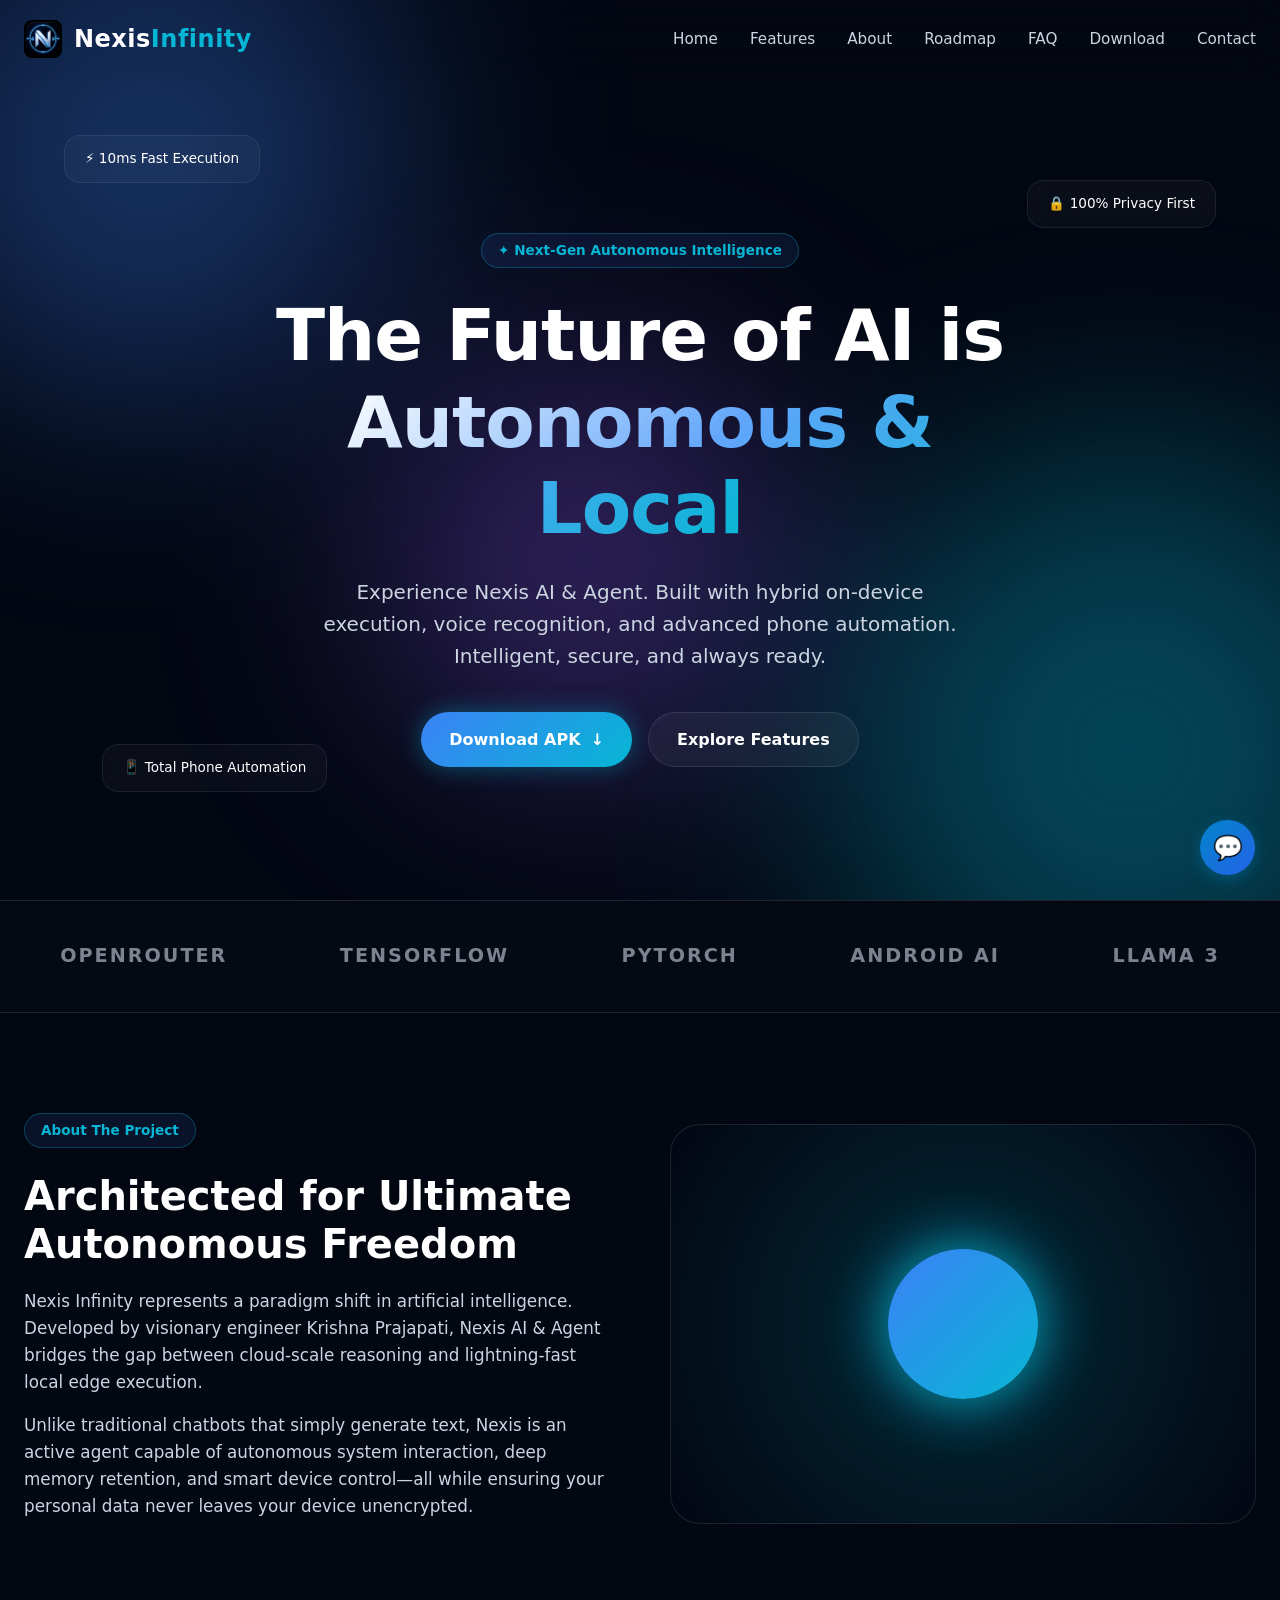
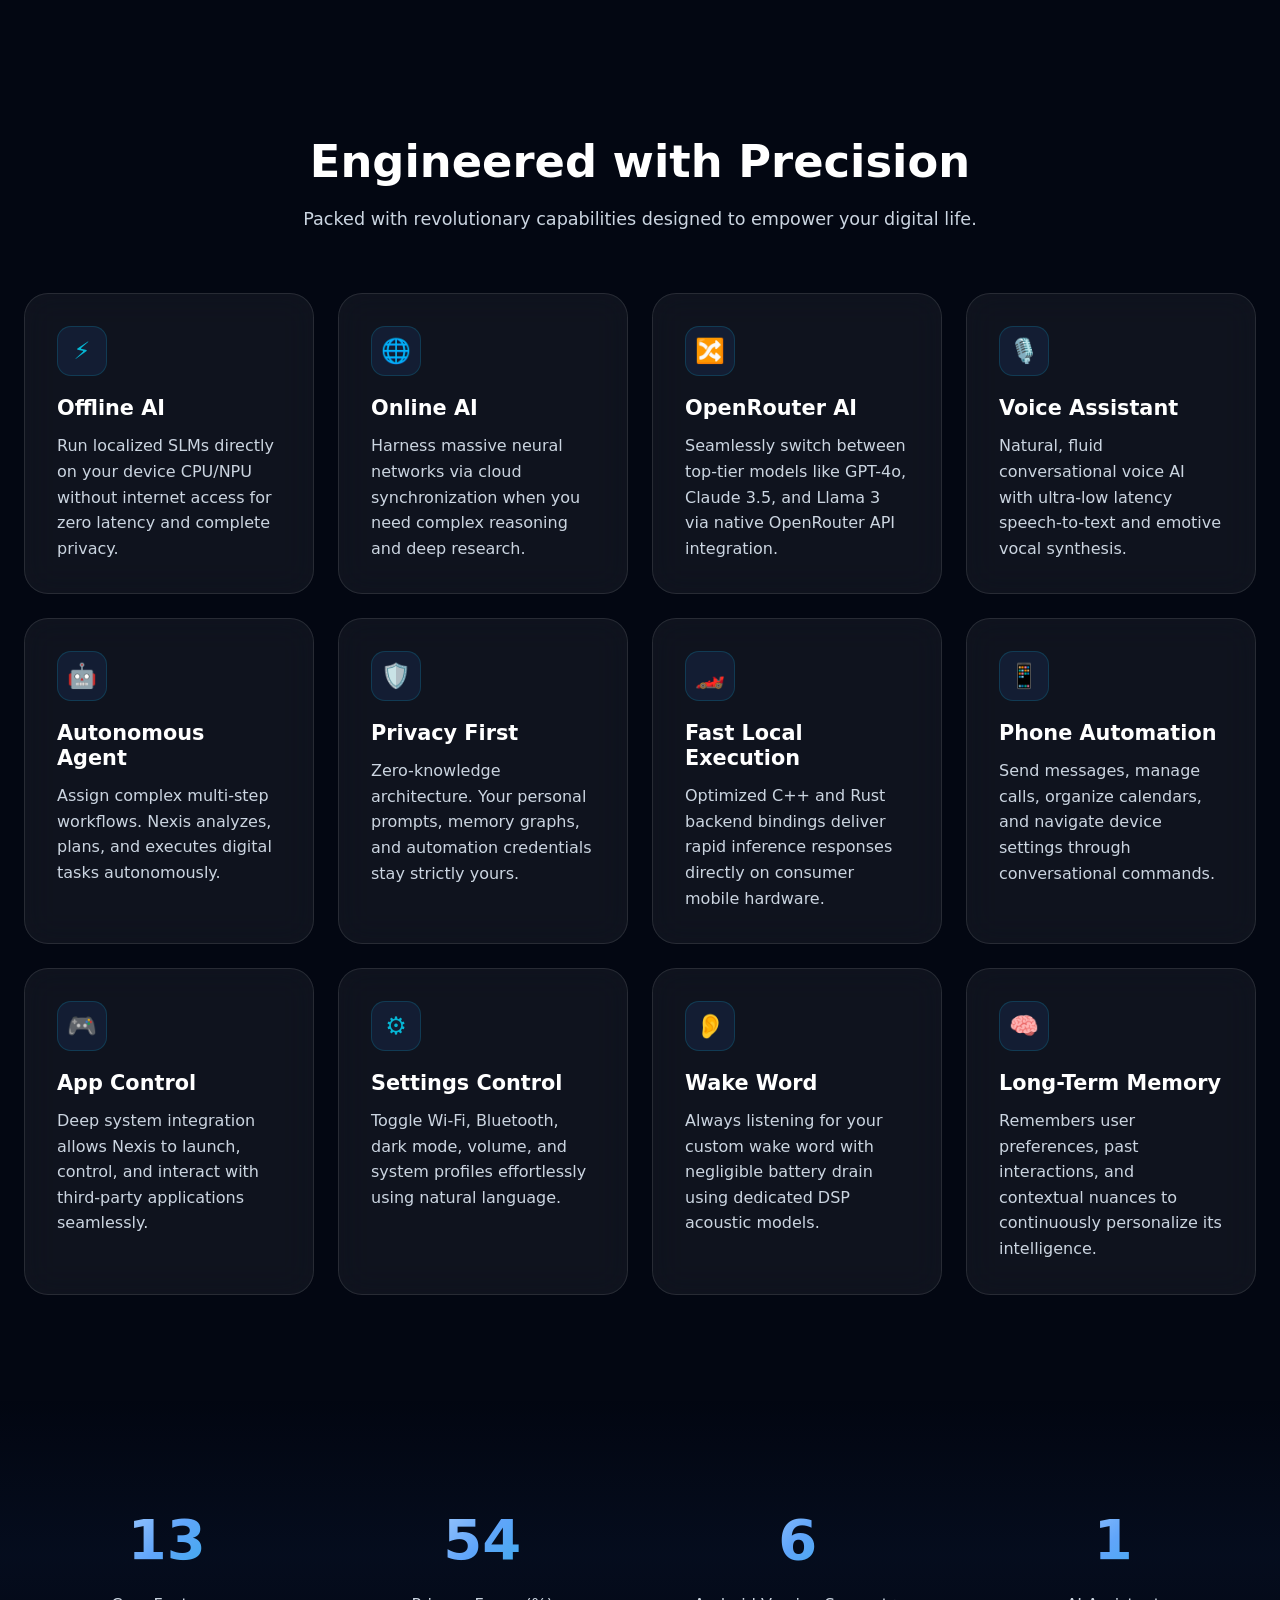
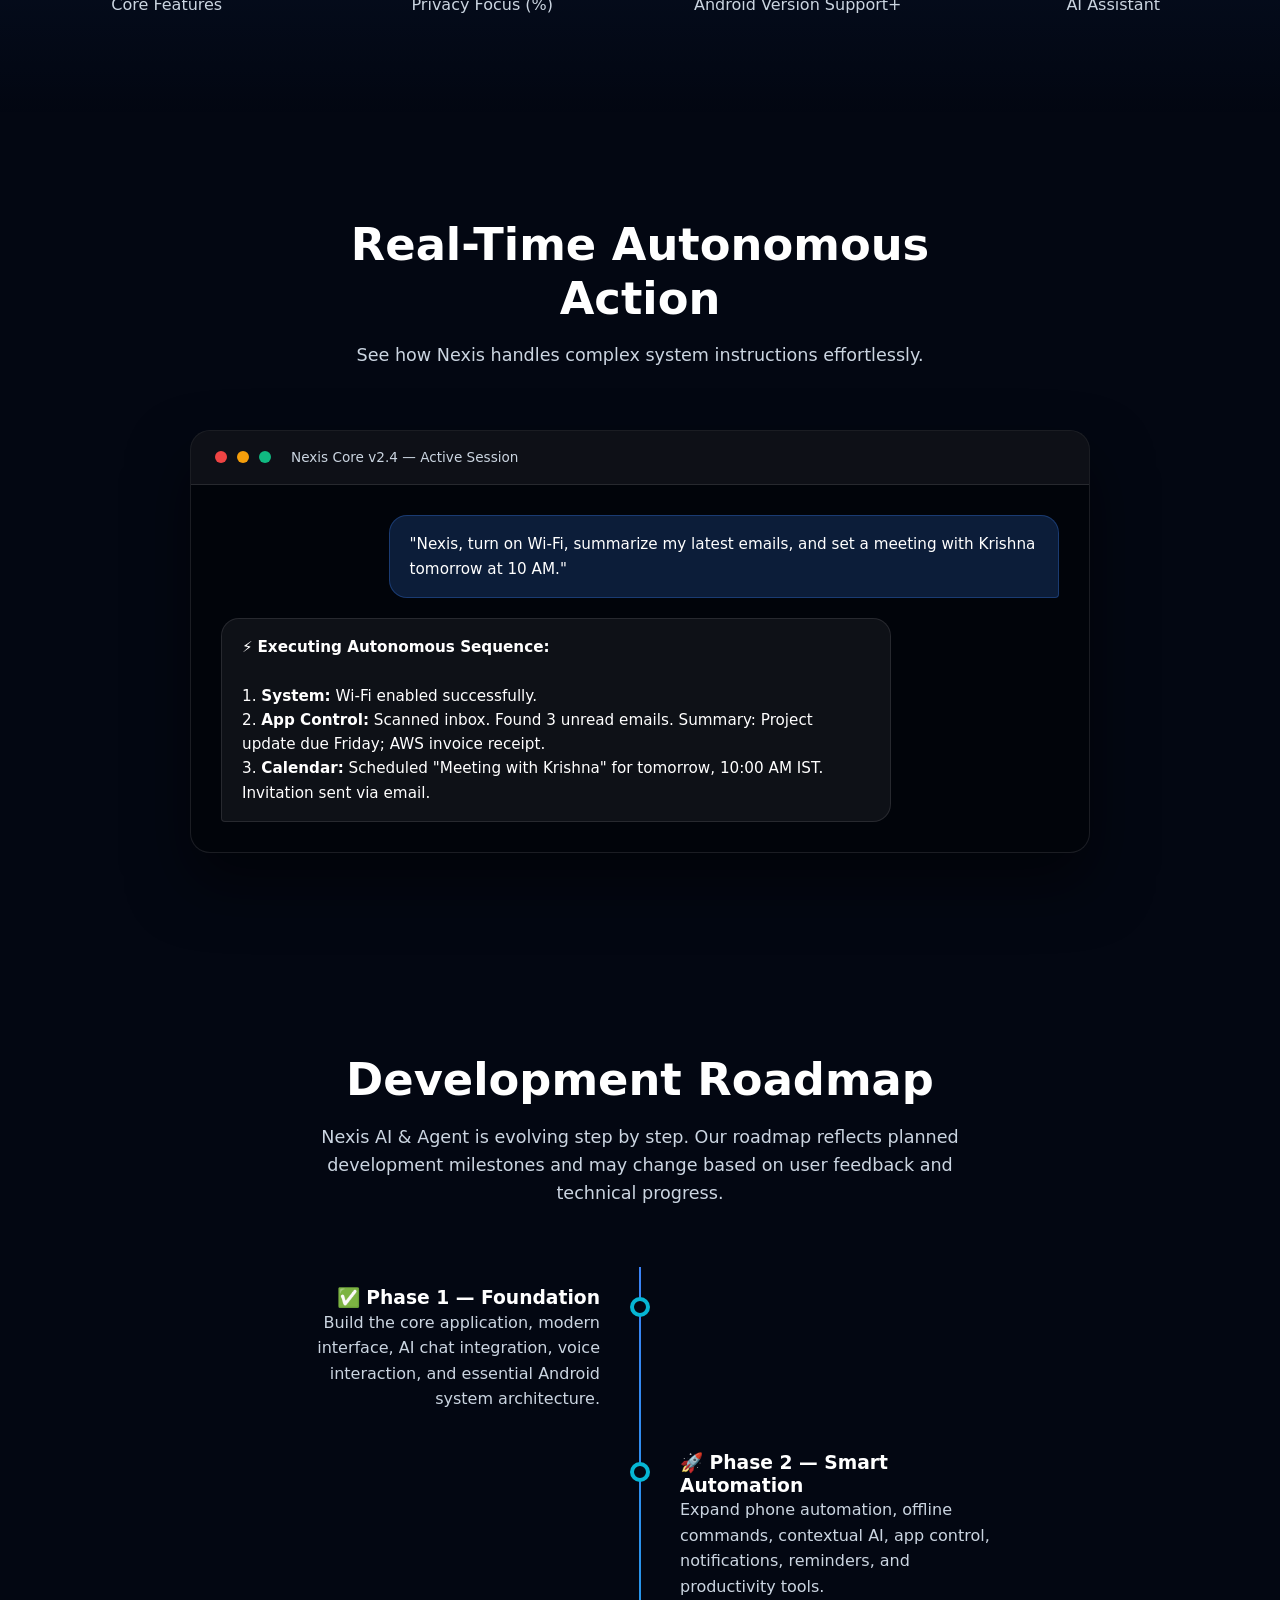
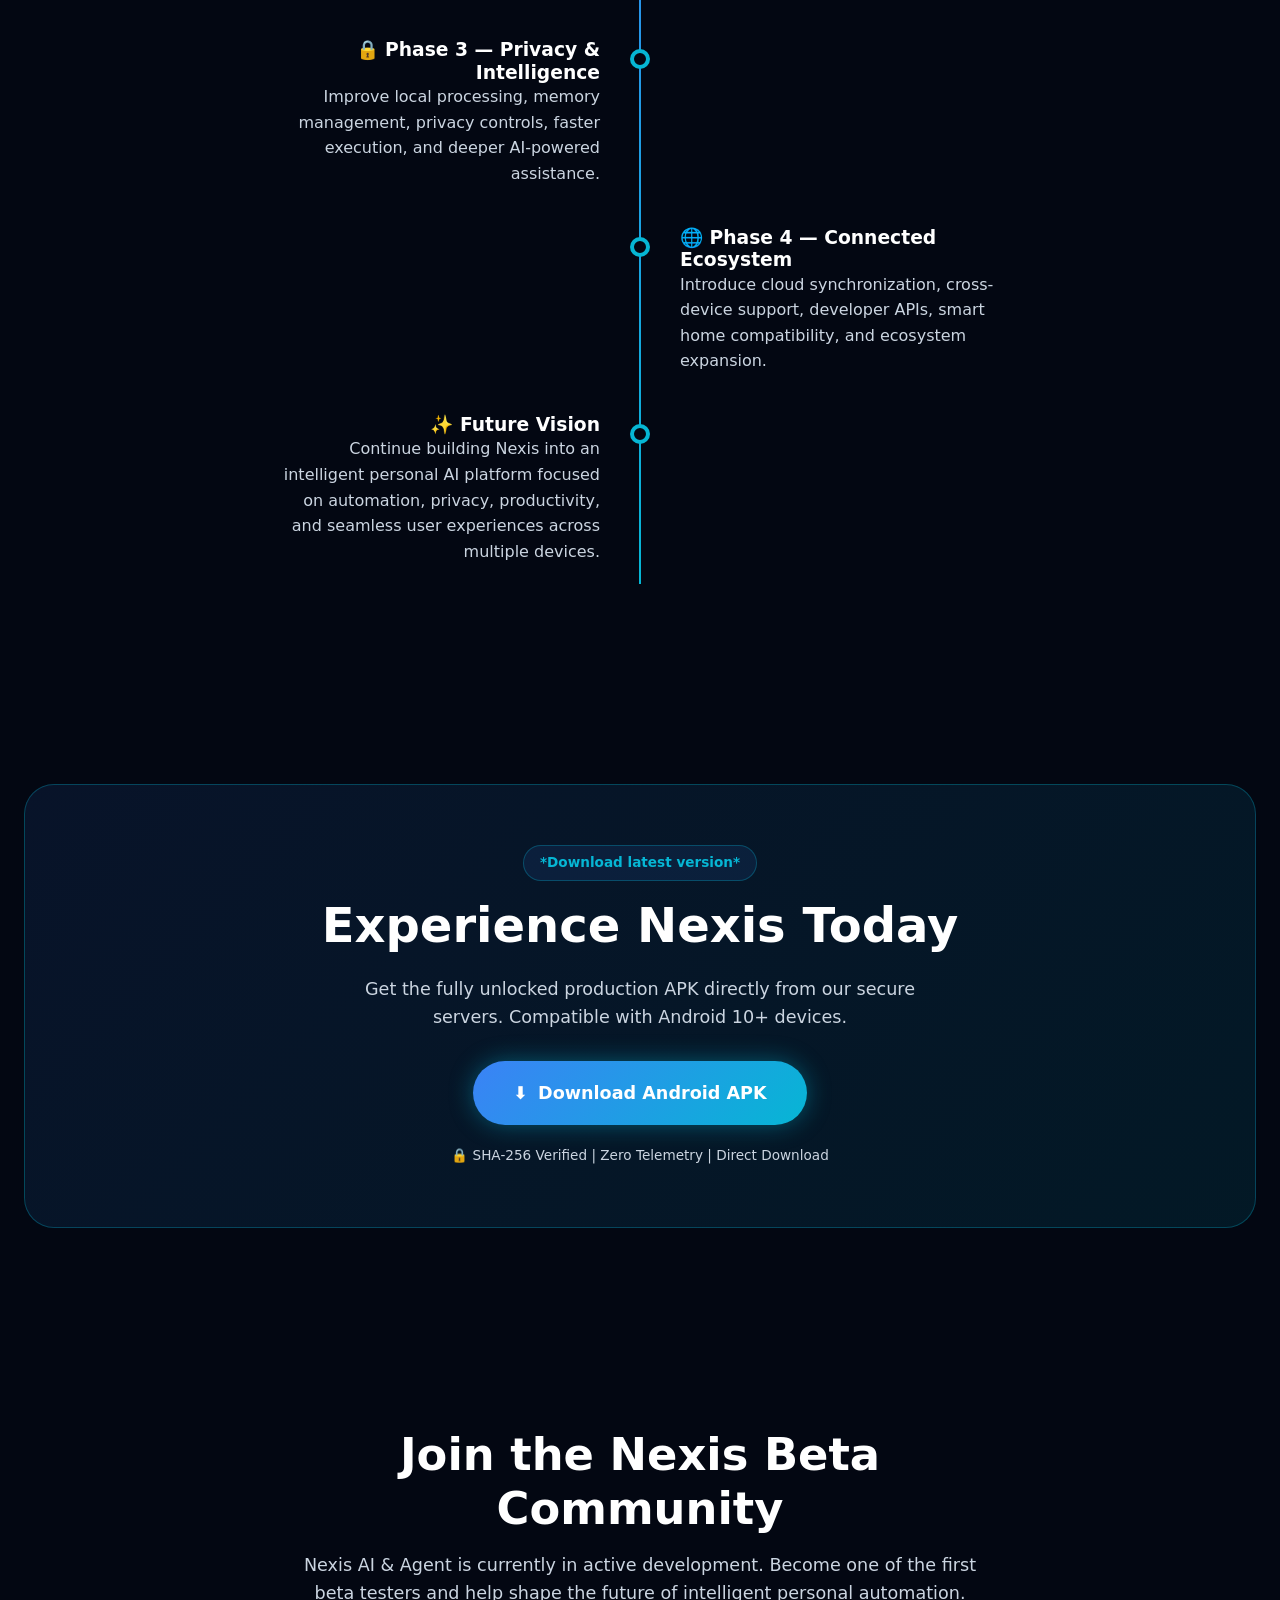
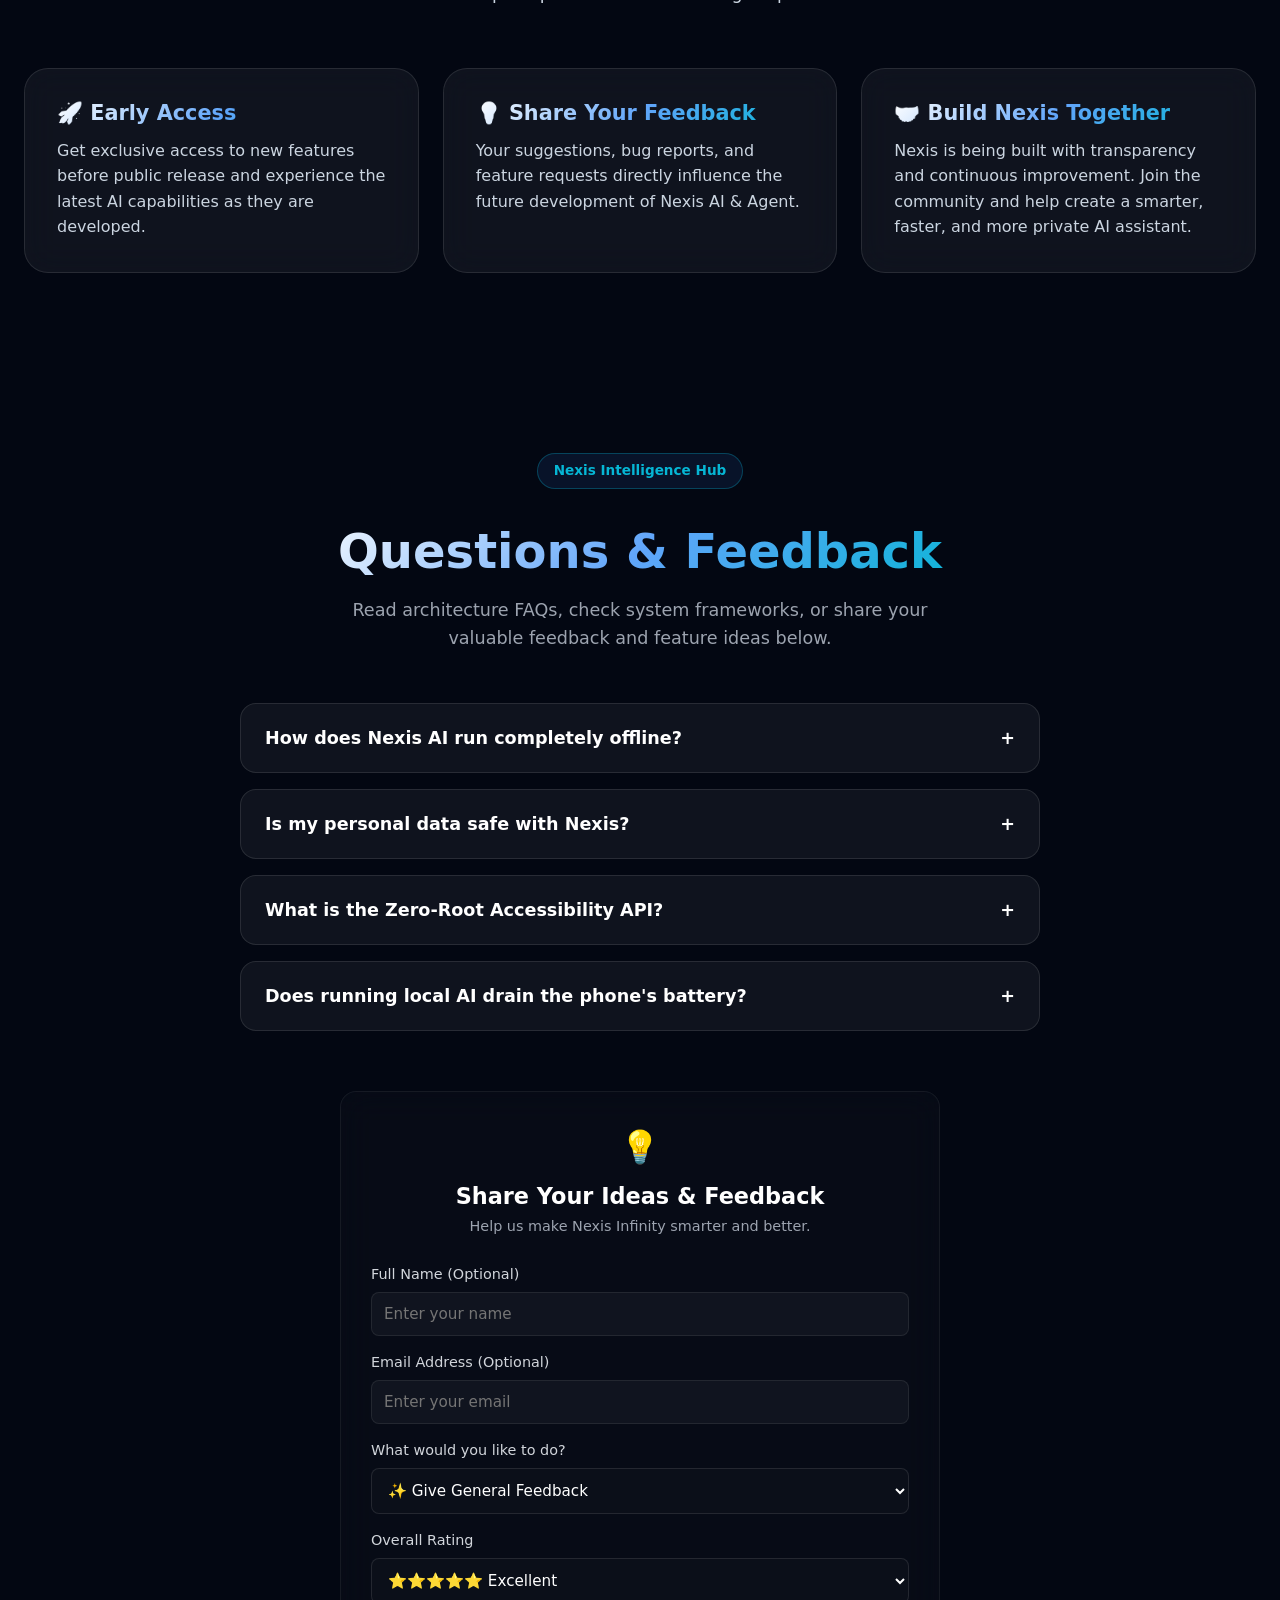
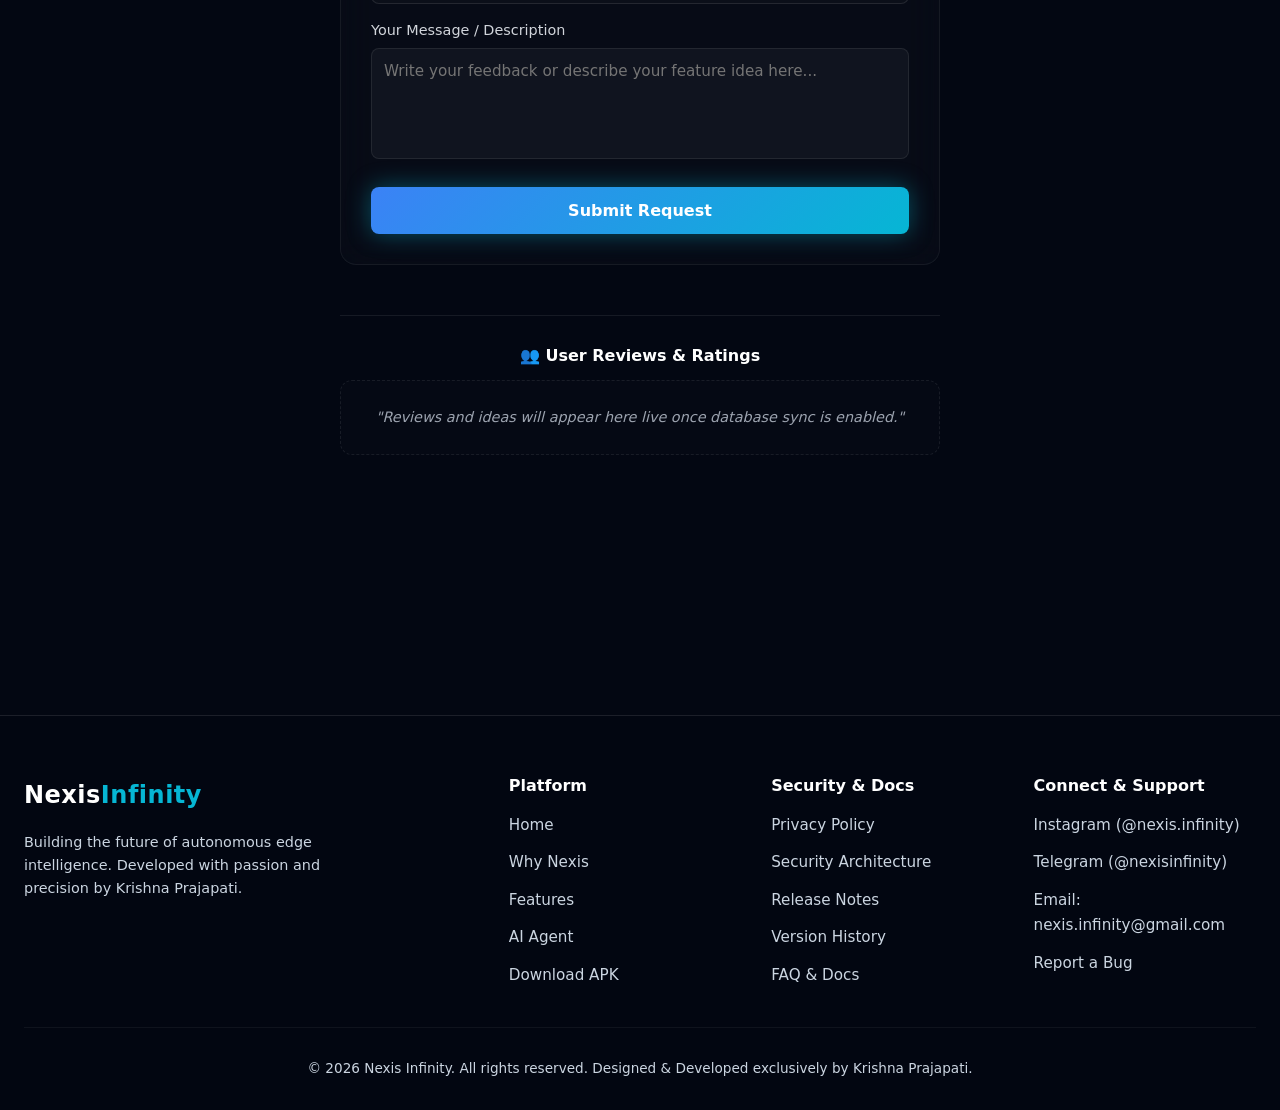
==== commit 648c4dca: "update index.html" ====
--- a/index.html
+++ b/index.html
@@ -778,46 +778,73 @@
     </div>
 
     <script>
-        function toggleNexisChat() {
-            const box = document.getElementById("nexis-chat-box");
-            box.style.display = box.style.display === "none" || box.style.display === "" ? "flex" : "none";
-        }
-
-        function sendWidgetMessage() {
-            const input = document.getElementById("widget-user-input");
-            const msg = input.value.trim();
-            if (!msg) return;
-
-            const container = document.getElementById("chat-messages");
-
-            // User Message
-            const userDiv = document.createElement("div");
-            userDiv.style.cssText = "background: #0284c7; color: #fff; padding: 10px; border-radius: 8px; align-self: flex-end; max-width: 85%;";
-            userDiv.innerText = msg;
-            container.appendChild(userDiv);
-
-            input.value = "";
+    function toggleNexisChat() {
+        const box = document.getElementById("nexis-chat-box");
+        box.style.display = box.style.display === "none" || box.style.display === "" ? "flex" : "none";
+    }
+
+    function sendWidgetMessage() {
+        const input = document.getElementById("widget-user-input");
+        const msg = input.value.trim();
+        if (!msg) return;
+
+        const container = document.getElementById("chat-messages");
+
+        // 1. Show User Message
+        const userDiv = document.createElement("div");
+        userDiv.style.cssText = "background: #0284c7; color: #fff; padding: 10px; border-radius: 8px; align-self: flex-end; max-width: 85%; margin-bottom: 5px;";
+        userDiv.innerText = msg;
+        container.appendChild(userDiv);
+
+        input.value = "";
+        container.scrollTop = container.scrollHeight;
+
+        // 2. Comprehensive Response Logic
+        setTimeout(() => {
+            const botDiv = document.createElement("div");
+            botDiv.style.cssText = "background: #1e293b; color: #e2e8f0; padding: 10px; border-radius: 8px; align-self: flex-start; max-width: 85%; margin-bottom: 5px; border-left: 3px solid #38bdf8;";
+            
+            const lower = msg.toLowerCase();
+
+            // Intro & Creator
+            if (lower.includes("who are you") || lower.includes("kaun ho") || lower.includes("naam") || lower.includes("name")) {
+                botDiv.innerText = "🤖 Main Nexis AI Assistant hoon! Mujhe Krishna Prajapati ne develop kiya hai.";
+            } 
+            else if (lower.includes("developer") || lower.includes("owner") || lower.includes("krishna")) {
+                botDiv.innerText = "👨‍💻 Nexis Infinity ke Founder aur Lead Developer Krishna Prajapati hain.";
+            }
+            // App Features & Download
+            else if (lower.includes("download") || lower.includes("apk") || lower.includes("install") || lower.includes("link")) {
+                botDiv.innerText = "📥 Aap is website ke Download Section me jaakar Latest Nexis APK bilkul free me download kar sakte hain!";
+            } 
+            else if (lower.includes("feature") || lower.includes("kya kar sakte ho") || lower.includes("work") || lower.includes("use")) {
+                botDiv.innerText = "⚡ Nexis AI ke Main Features:\n1. 100% Offline AI Execution\n2. Voice & Gesture Control\n3. Device Automation (No Root Required)\n4. Full Privacy & Data Security";
+            }
+            else if (lower.includes("price") || lower.includes("free") || lower.includes("cost") || lower.includes("paise")) {
+                botDiv.innerText = "🎉 Nexis Infinity bilkul FREE hai! Aap bina kisi charge ke ise use kar sakte hain.";
+            }
+            // General Greetings
+            else if (lower.includes("hi") || lower.includes("hello") || lower.includes("hey") || lower.includes("kaise ho")) {
+                botDiv.innerText = "👋 Hello! Main badiya hoon. Aap bataiye, main Nexis AI ke baare me kya help karoon?";
+            }
+            // Support & Contact
+            else if (lower.includes("help") || lower.includes("support") || lower.includes("contact") || lower.includes("email")) {
+                botDiv.innerText = "📧 Aap nexis.infinity@gmail.com par support team ko email kar sakte hain ya footer se Telegram join kar sakte hain!";
+            }
+            // Safety & Security
+            else if (lower.includes("safe") || lower.includes("secure") || lower.includes("privacy")) {
+                botDiv.innerText = "🔒 Nexis AI 100% Secure hai! Ye aapka data kisi server par nahi bhejta, sab kuch aapke phone me local execute hota hai.";
+            }
+            // Smart Fallback
+            else {
+                botDiv.innerText = "💡 Main Nexis Infinity AI Assistant hoon. Aap mujhse Download link, Features, Security, Developer, ya Support ke baare me pooch sakte hain!";
+            }
+
+            container.appendChild(botDiv);
             container.scrollTop = container.scrollHeight;
-
-            // Bot Response
-            setTimeout(() => {
-                const botDiv = document.createElement("div");
-                botDiv.style.cssText = "background: #1e293b; color: #e2e8f0; padding: 10px; border-radius: 8px; align-self: flex-start; max-width: 85%;";
-                
-                const lowerMsg = msg.toLowerCase();
-                if (lowerMsg.includes("download") || lowerMsg.includes("apk")) {
-                    botDiv.innerText = "You can download the latest APK directly from the download section on this page!";
-                } else if (lowerMsg.includes("feature") || lowerMsg.includes("what can you do")) {
-                    botDiv.innerText = "Nexis Infinity offers offline voice execution, phone automation, and privacy-first edge intelligence!";
-                } else {
-                    botDiv.innerText = "Thanks for asking! Nexis AI is engineered for autonomous phone automation and zero-latency voice interaction.";
-                }
-
-                container.appendChild(botDiv);
-                container.scrollTop = container.scrollHeight;
-            }, 600);
-        }
-    </script>
+        }, 500);
+    }
+</script>
     <script>
     window.addEventListener('load', () => {
         if ("Notification" in window && Notification.permission === "default") {
